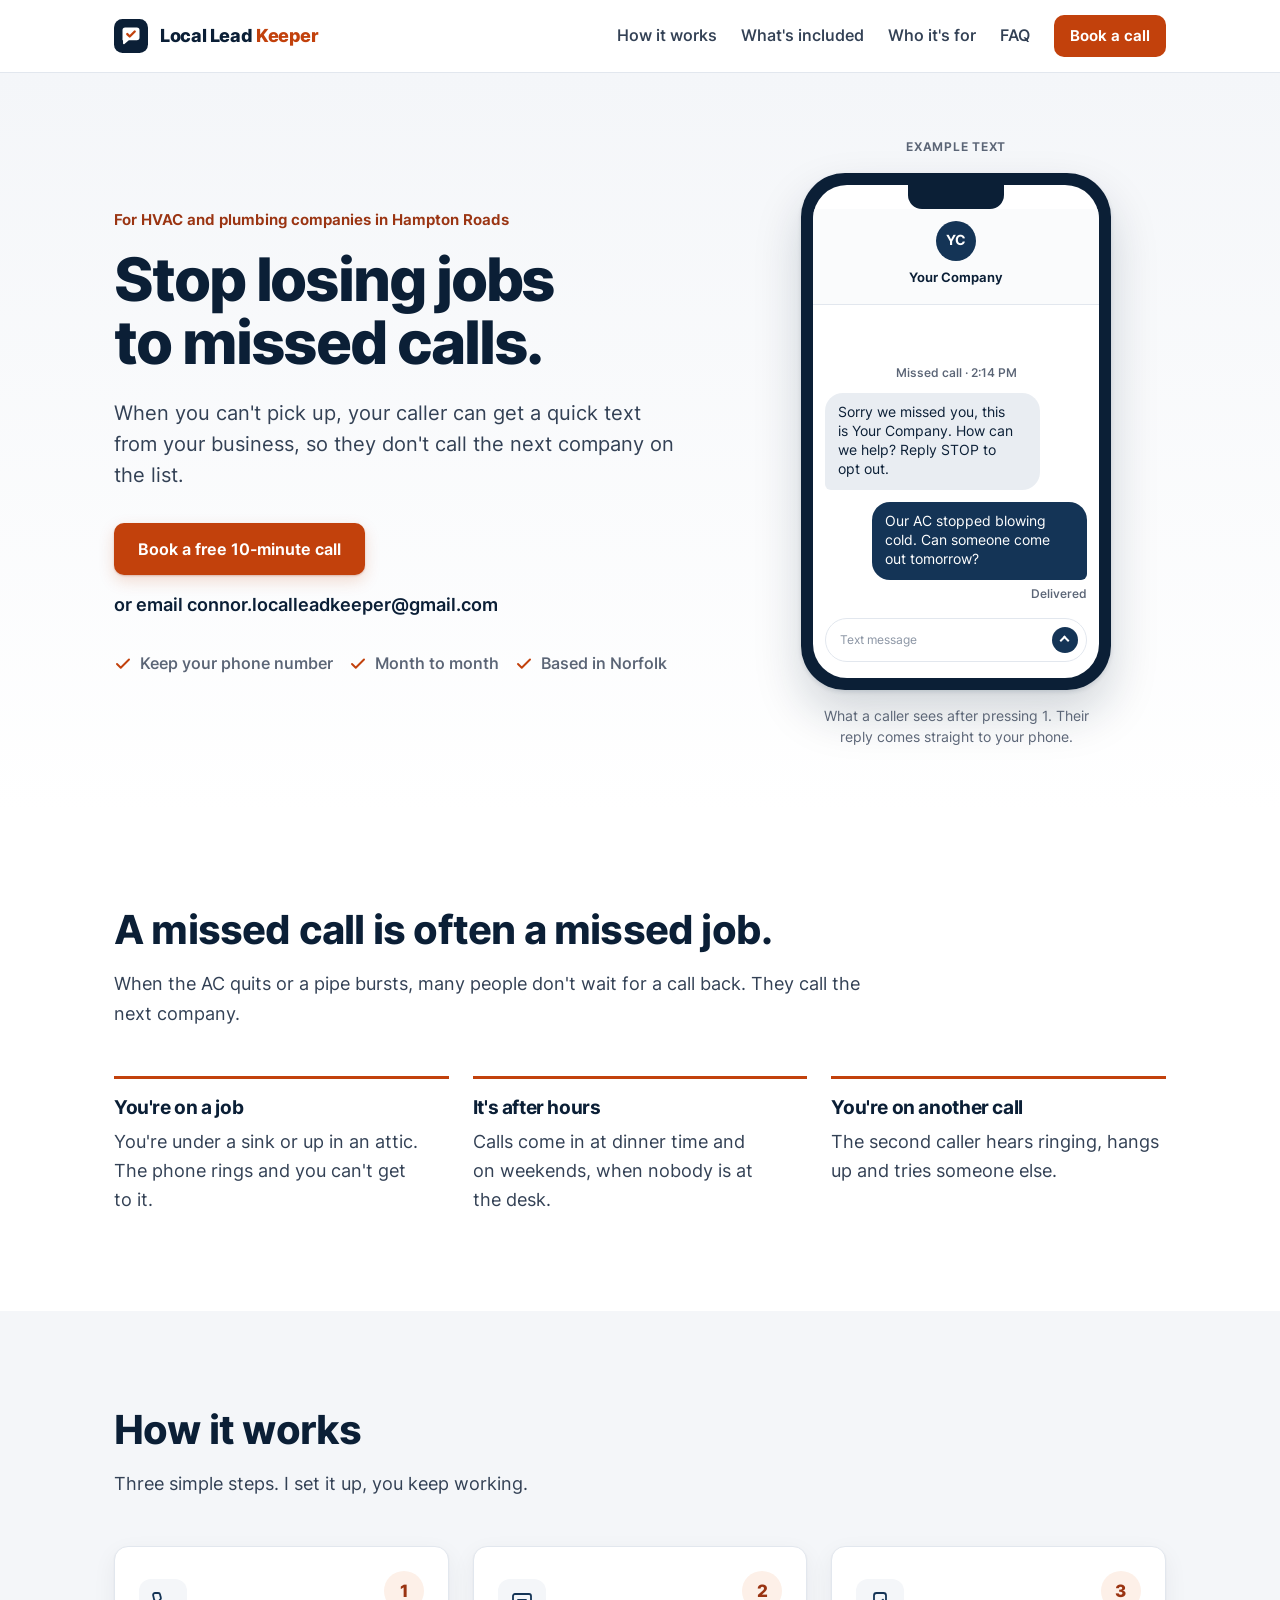
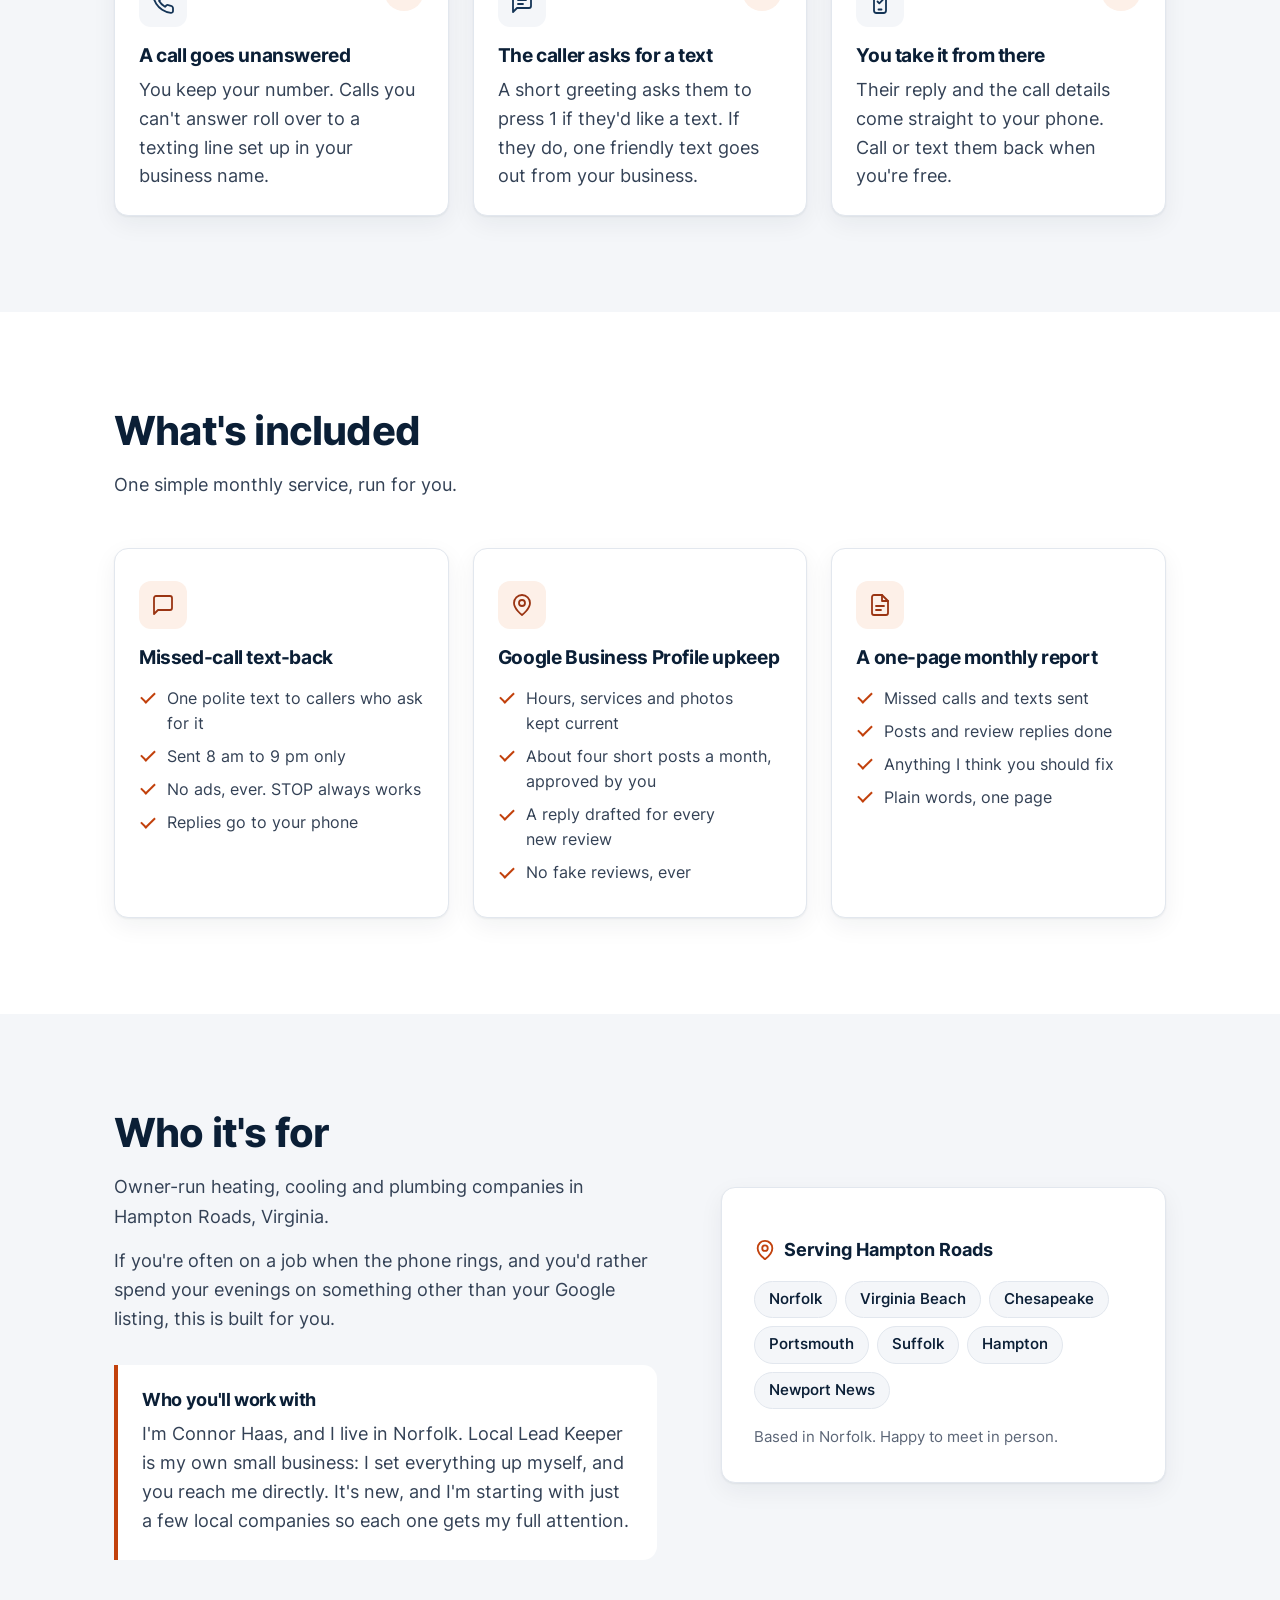
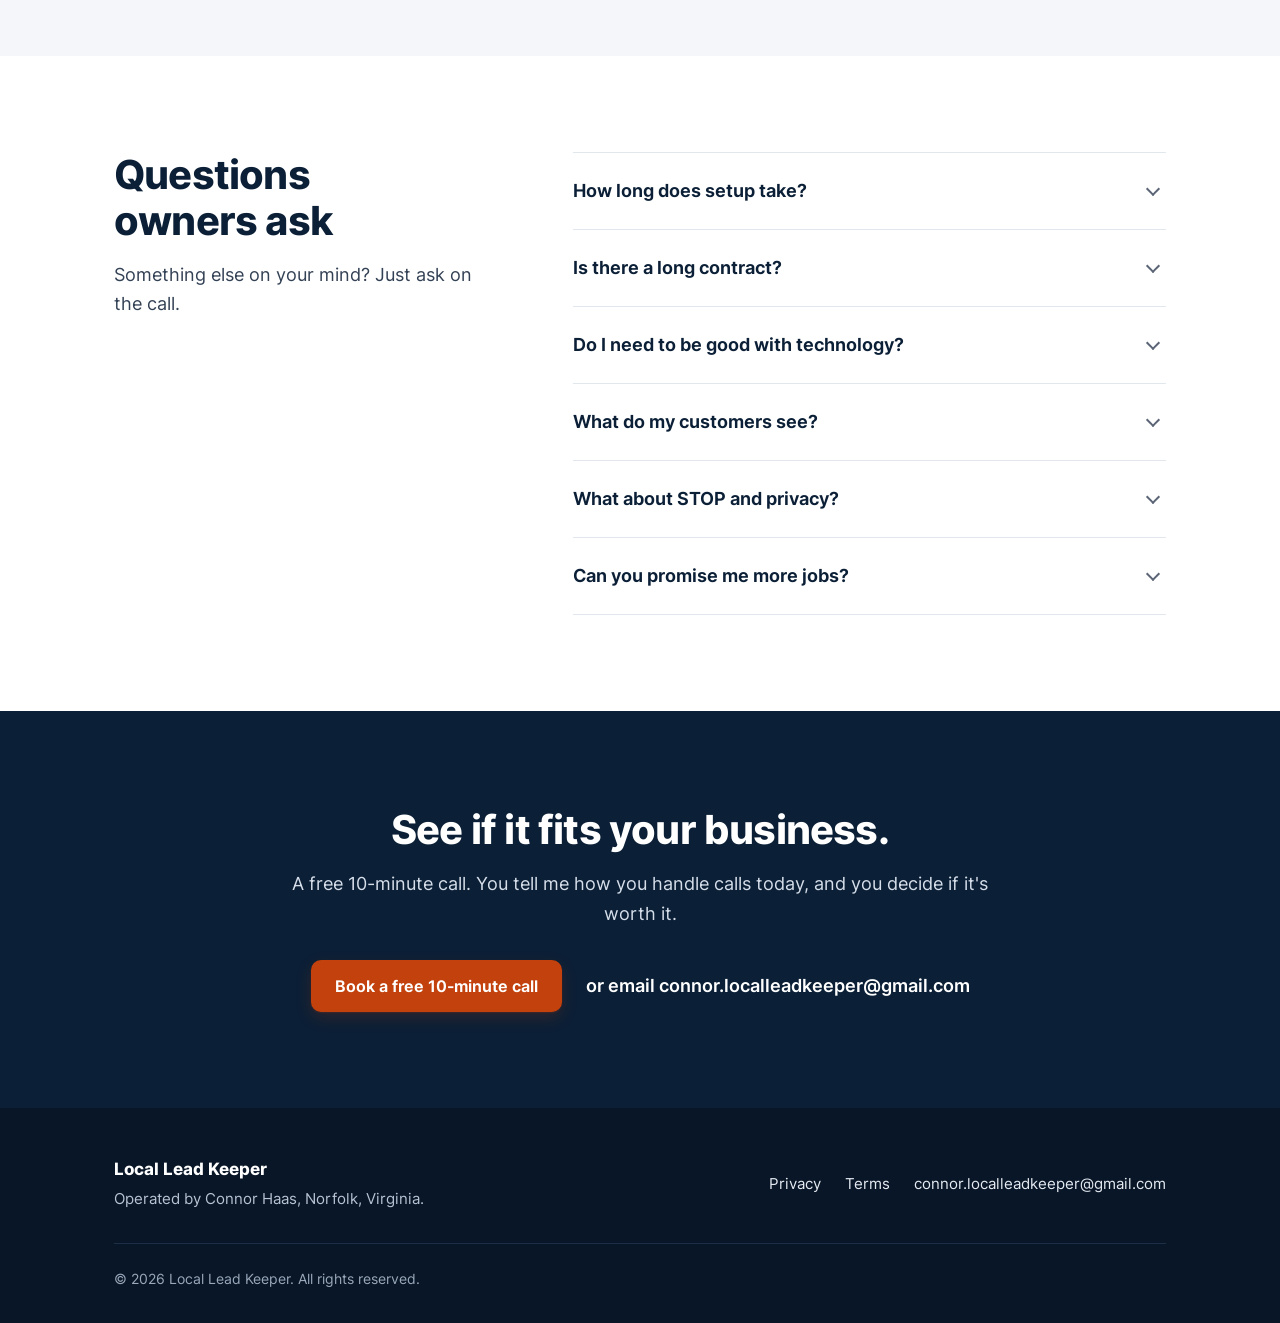
==== index.html @ bececcca "Local Lead Keeper website: home, privacy, terms" ====
<!doctype html>
<html lang="en">
<head>
<meta charset="utf-8">
<meta name="viewport" content="width=device-width, initial-scale=1">
<meta http-equiv="Content-Security-Policy" content="default-src 'none'; script-src 'self'; style-src 'self'; img-src 'self'; font-src 'self'; manifest-src 'self'; base-uri 'none'; form-action 'none'; require-trusted-types-for 'script'">
<meta name="referrer" content="no-referrer">
<title>Local Lead Keeper | Missed-call text-back for HVAC and plumbing companies</title>
<meta name="description" content="When you can't pick up, your caller can get a quick text from your business, and your Google listing stays up to date. For HVAC and plumbing companies in Hampton Roads, Virginia.">
<link rel="canonical" href="https://local-lead-keeper.github.io/">
<meta property="og:type" content="website">
<meta property="og:site_name" content="Local Lead Keeper">
<meta property="og:title" content="Local Lead Keeper | Stop losing jobs to missed calls">
<meta property="og:description" content="Missed-call text-back and Google listing upkeep for HVAC and plumbing companies in Hampton Roads, Virginia.">
<meta property="og:url" content="https://local-lead-keeper.github.io/">
<meta property="og:image" content="https://local-lead-keeper.github.io/assets/img/og.png">
<meta property="og:image:width" content="1200">
<meta property="og:image:height" content="630">
<meta property="og:image:alt" content="Local Lead Keeper: stop losing jobs to missed calls">
<meta name="twitter:card" content="summary_large_image">
<meta name="theme-color" content="#0b1f36">
<link rel="icon" href="assets/img/favicon.svg" type="image/svg+xml">
<link rel="icon" href="assets/img/favicon-32.png" type="image/png" sizes="32x32">
<link rel="apple-touch-icon" href="assets/img/apple-touch-icon.png">
<link rel="preload" href="assets/fonts/inter-var.woff2" as="font" type="font/woff2" crossorigin>
<link rel="stylesheet" href="assets/css/site.css">
<script src="assets/js/menu.js" defer></script>
</head>
<body>
<a class="skip" href="#main">Skip to content</a>

<header class="site-header">
  <div class="wrap header-row">
    <a class="brand" href="./" aria-label="Local Lead Keeper, home">
      <svg class="brand-mark" viewBox="0 0 32 32" aria-hidden="true"><rect width="32" height="32" rx="8" fill="#0b1f36"/><path d="M8 10.5a2.5 2.5 0 0 1 2.5-2.5h11a2.5 2.5 0 0 1 2.5 2.5v7a2.5 2.5 0 0 1-2.5 2.5H14l-4.2 3.6c-.5.4-1.3.1-1.3-.6V20.4A2.5 2.5 0 0 1 8 18z" fill="#ffffff"/><path d="M12.5 14.2l2.3 2.3 4.7-4.7" fill="none" stroke="#c2410c" stroke-width="2.2" stroke-linecap="round" stroke-linejoin="round"/></svg>
      <span class="brand-name">Local Lead <span>Keeper</span></span>
    </a>
    <nav class="nav" id="site-nav" aria-label="Main">
      <a href="#how">How it works</a>
      <a href="#included">What's included</a>
      <a href="#who">Who it's for</a>
      <a href="#faq">FAQ</a>
    </nav>
    <div class="header-actions">
      <a class="btn btn-sm" href="mailto:connor.localleadkeeper@gmail.com?subject=10-minute%20call%20about%20Local%20Lead%20Keeper">Book a call</a>
      <button class="menu-btn" type="button" aria-controls="site-nav" aria-expanded="false" aria-label="Open menu">
        <svg viewBox="0 0 24 24" aria-hidden="true"><path class="i-open" d="M4 7h16M4 12h16M4 17h16"/><path class="i-close" d="M6 6l12 12M18 6L6 18"/></svg>
      </button>
    </div>
  </div>
</header>

<main id="main">

<section class="hero">
  <div class="wrap hero-grid">
    <div class="hero-copy">
      <p class="eyebrow">For HVAC and plumbing companies in Hampton Roads</p>
      <h1>Stop losing jobs to missed calls.</h1>
      <p class="lead">When you can't pick up, your caller can get a quick text from your business, so they don't call the next company on the list.</p>
      <div class="cta-row">
        <a class="btn" href="mailto:connor.localleadkeeper@gmail.com?subject=10-minute%20call%20about%20Local%20Lead%20Keeper">Book a free 10-minute call</a>
        <a class="email-link" href="mailto:connor.localleadkeeper@gmail.com">or email connor.localleadkeeper@gmail.com</a>
      </div>
      <ul class="hero-points">
        <li><svg viewBox="0 0 24 24" aria-hidden="true"><path d="M20 6L9 17l-5-5"/></svg>Keep your phone number</li>
        <li><svg viewBox="0 0 24 24" aria-hidden="true"><path d="M20 6L9 17l-5-5"/></svg>Month to month</li>
        <li><svg viewBox="0 0 24 24" aria-hidden="true"><path d="M20 6L9 17l-5-5"/></svg>Based in Norfolk</li>
      </ul>
    </div>

    <figure class="phone-fig">
      <span class="example-tag">Example text</span>
      <div class="phone" role="img" aria-label="Example: a caller's phone shows a text from Your Company that says: Sorry we missed you, this is Your Company. How can we help? Reply STOP to opt out. The caller replies: Our AC stopped blowing cold. Can someone come out tomorrow?">
        <div class="phone-screen" aria-hidden="true">
          <div class="phone-notch"></div>
          <div class="phone-top">
            <span class="avatar">YC</span>
            <span class="contact">Your Company</span>
          </div>
          <div class="phone-msgs">
            <p class="meta">Missed call &middot; 2:14 PM</p>
            <p class="bubble in">Sorry we missed you, this is Your Company. How can we help? Reply STOP to opt out.</p>
            <p class="bubble out">Our AC stopped blowing cold. Can someone come out tomorrow?</p>
            <p class="meta right">Delivered</p>
          </div>
          <div class="phone-input"><span>Text message</span><i></i></div>
        </div>
      </div>
      <figcaption>What a caller sees after pressing&nbsp;1. Their reply comes straight to your phone.</figcaption>
    </figure>
  </div>
</section>

<section class="section" id="problem">
  <div class="wrap narrow">
    <h2>A missed call is often a missed job.</h2>
    <p class="section-lead">When the AC quits or a pipe bursts, many people don't wait for a call back. They call the next company.</p>
  </div>
  <div class="wrap">
    <div class="grid-3">
      <div class="tile">
        <h3>You're on a job</h3>
        <p>You're under a sink or up in an attic. The phone rings and you can't get to it.</p>
      </div>
      <div class="tile">
        <h3>It's after hours</h3>
        <p>Calls come in at dinner time and on weekends, when nobody is at the desk.</p>
      </div>
      <div class="tile">
        <h3>You're on another call</h3>
        <p>The second caller hears ringing, hangs up and tries someone else.</p>
      </div>
    </div>
  </div>
</section>

<section class="section soft" id="how">
  <div class="wrap narrow">
    <h2>How it works</h2>
    <p class="section-lead">Three simple steps. I set it up, you keep working.</p>
  </div>
  <div class="wrap">
    <ol class="steps">
      <li class="step">
        <span class="step-num" aria-hidden="true">1</span>
        <span class="icon"><svg viewBox="0 0 24 24" aria-hidden="true"><path d="M22 16.9v3a2 2 0 0 1-2.2 2 19.8 19.8 0 0 1-8.6-3.1 19.5 19.5 0 0 1-6-6A19.8 19.8 0 0 1 2.1 4.2 2 2 0 0 1 4.1 2h3a2 2 0 0 1 2 1.7c.1.9.4 1.8.7 2.7a2 2 0 0 1-.5 2.1L8 9.8a16 16 0 0 0 6 6l1.3-1.3a2 2 0 0 1 2.1-.4c.9.3 1.8.6 2.7.7a2 2 0 0 1 1.7 2z"/></svg></span>
        <h3>A call goes unanswered</h3>
        <p>You keep your number. Calls you can't answer roll over to a texting line set up in your business name.</p>
      </li>
      <li class="step">
        <span class="step-num" aria-hidden="true">2</span>
        <span class="icon"><svg viewBox="0 0 24 24" aria-hidden="true"><path d="M21 15a2 2 0 0 1-2 2H7l-4 4V5a2 2 0 0 1 2-2h14a2 2 0 0 1 2 2z"/><path d="M8 9h8M8 13h5"/></svg></span>
        <h3>The caller asks for a text</h3>
        <p>A short greeting asks them to press 1 if they'd like a text. If they do, one friendly text goes out from your business.</p>
      </li>
      <li class="step">
        <span class="step-num" aria-hidden="true">3</span>
        <span class="icon"><svg viewBox="0 0 24 24" aria-hidden="true"><rect x="6" y="2" width="12" height="20" rx="2.5"/><path d="M10.5 18.5h3"/><path d="M9.5 10.5l1.8 1.8 3.7-3.7"/></svg></span>
        <h3>You take it from there</h3>
        <p>Their reply and the call details come straight to your phone. Call or text them back when you're free.</p>
      </li>
    </ol>
  </div>
</section>

<section class="section" id="included">
  <div class="wrap narrow">
    <h2>What's included</h2>
    <p class="section-lead">One simple monthly service, run for you.</p>
  </div>
  <div class="wrap">
    <div class="grid-3">
      <div class="card">
        <span class="icon icon-accent"><svg viewBox="0 0 24 24" aria-hidden="true"><path d="M21 15a2 2 0 0 1-2 2H7l-4 4V5a2 2 0 0 1 2-2h14a2 2 0 0 1 2 2z"/></svg></span>
        <h3>Missed-call text-back</h3>
        <ul class="ticks">
          <li>One polite text to callers who ask for it</li>
          <li>Sent 8 am to 9 pm only</li>
          <li>No ads, ever. STOP always works</li>
          <li>Replies go to your phone</li>
        </ul>
      </div>
      <div class="card">
        <span class="icon icon-accent"><svg viewBox="0 0 24 24" aria-hidden="true"><path d="M20 10c0 6-8 12-8 12s-8-6-8-12a8 8 0 0 1 16 0z"/><circle cx="12" cy="10" r="3"/></svg></span>
        <h3>Google Business Profile upkeep</h3>
        <ul class="ticks">
          <li>Hours, services and photos kept current</li>
          <li>About four short posts a month, approved by you</li>
          <li>A reply drafted for every new review</li>
          <li>No fake reviews, ever</li>
        </ul>
      </div>
      <div class="card">
        <span class="icon icon-accent"><svg viewBox="0 0 24 24" aria-hidden="true"><path d="M14 2H6a2 2 0 0 0-2 2v16a2 2 0 0 0 2 2h12a2 2 0 0 0 2-2V8z"/><path d="M14 2v6h6M8 13h8M8 17h5"/></svg></span>
        <h3>A one-page monthly report</h3>
        <ul class="ticks">
          <li>Missed calls and texts sent</li>
          <li>Posts and review replies done</li>
          <li>Anything I think you should fix</li>
          <li>Plain words, one page</li>
        </ul>
      </div>
    </div>
  </div>
</section>

<section class="section soft" id="who">
  <div class="wrap who-grid">
    <div>
      <h2>Who it's for</h2>
      <p class="section-lead">Owner-run heating, cooling and plumbing companies in Hampton Roads, Virginia.</p>
      <p>If you're often on a job when the phone rings, and you'd rather spend your evenings on something other than your Google listing, this is built for you.</p>
      <div class="person">
        <h3>Who you'll work with</h3>
        <p>I'm Connor Haas, and I live in Norfolk. Local Lead Keeper is my own small business: I set everything up myself, and you reach me directly. It's new, and I'm starting with just a few local companies so each one gets my full attention.</p>
      </div>
    </div>
    <div class="who-card">
      <p class="who-title"><svg viewBox="0 0 24 24" aria-hidden="true"><path d="M20 10c0 6-8 12-8 12s-8-6-8-12a8 8 0 0 1 16 0z"/><circle cx="12" cy="10" r="3"/></svg>Serving Hampton Roads</p>
      <ul class="towns">
        <li>Norfolk</li><li>Virginia Beach</li><li>Chesapeake</li><li>Portsmouth</li><li>Suffolk</li><li>Hampton</li><li>Newport News</li>
      </ul>
      <p class="who-note">Based in Norfolk. Happy to meet in person.</p>
    </div>
  </div>
</section>

<section class="section" id="faq">
  <div class="wrap faq-grid">
    <div class="faq-head">
      <h2>Questions owners ask</h2>
      <p class="section-lead">Something else on your mind? Just ask on the call.</p>
    </div>
    <div class="faq">
      <details>
        <summary>How long does setup take?</summary>
        <p>My setup work takes a few days. Then the phone carriers need about 1 to 2 weeks to approve business texting in your company's name. That approval is required for business texting in the US, and I help you with the paperwork. Your Google profile work can start right away.</p>
      </details>
      <details>
        <summary>Is there a long contract?</summary>
        <p>No. It's one flat monthly fee, month to month, under a short written agreement. You can cancel any time with 30 days' notice. Your Google profile, your phone number and your texting account stay yours: if you leave, you just remove my access. I'll tell you the exact price on our call, and in writing before you sign anything.</p>
      </details>
      <details>
        <summary>Do I need to be good with technology?</summary>
        <p>No. I set it up and run it for you. You'll change one call-forwarding setting on your phone, and I'll walk you through it step by step.</p>
      </details>
      <details>
        <summary>What do my customers see?</summary>
        <p>If you can't answer, the caller hears a short greeting in your business name that asks them to press 1 if they'd like a text. If they press 1, they get one text, for example: "Sorry we missed you, this is [your company]. How can we help? Reply STOP to opt out." They can still leave a voicemail as usual.</p>
      </details>
      <details>
        <summary>What about STOP and privacy?</summary>
        <p>Texts only go to people who called you and asked for one. Never marketing, only 8 am to 9 pm, and at most one text per caller per day. Anyone who replies STOP gets one confirmation and no more texts. Callers' numbers are never sold or shared for marketing.</p>
      </details>
      <details>
        <summary>Can you promise me more jobs?</summary>
        <p>No, and nobody honestly can. What I can promise is that I set it up properly, and that your monthly report shows exactly what was done.</p>
      </details>
    </div>
  </div>
</section>

<section class="final-cta">
  <div class="wrap narrow center">
    <h2>See if it fits your business.</h2>
    <p>A free 10-minute call. You tell me how you handle calls today, and you decide if it's worth it.</p>
    <div class="cta-row center">
      <a class="btn" href="mailto:connor.localleadkeeper@gmail.com?subject=10-minute%20call%20about%20Local%20Lead%20Keeper">Book a free 10-minute call</a>
      <a class="email-link light" href="mailto:connor.localleadkeeper@gmail.com">or email connor.localleadkeeper@gmail.com</a>
    </div>
  </div>
</section>

</main>

<footer class="site-footer">
  <div class="wrap footer-row">
    <div>
      <p class="footer-brand">Local Lead Keeper</p>
      <p>Operated by Connor Haas, Norfolk, Virginia.</p>
    </div>
    <nav class="footer-links" aria-label="Footer">
      <a href="privacy.html">Privacy</a>
      <a href="terms.html">Terms</a>
      <a href="mailto:connor.localleadkeeper@gmail.com">connor.localleadkeeper@gmail.com</a>
    </nav>
  </div>
  <div class="wrap"><p class="copyright">&copy; 2026 Local Lead Keeper. All rights reserved.</p></div>
</footer>
</body>
</html>
---- assets/css/site.css ----
/* Local Lead Keeper - site styles. No external requests. */
@font-face {
  font-family: "Inter";
  src: url("../fonts/inter-var.woff2") format("woff2");
  font-weight: 100 900;
  font-style: normal;
  font-display: swap;
}

:root {
  color-scheme: light;
  --navy: #0b1f36;
  --navy-2: #143456;
  --ink: #0b1f36;
  --text: #334155;
  --muted: #5b6576;
  --bg: #ffffff;
  --soft: #f4f6f9;
  --line: #e2e7ee;
  --accent: #c2410c;
  --accent-dark: #9a3412;
  --accent-soft: #fdf0e8;
  --radius: 14px;
  --shadow: 0 1px 2px rgba(11, 31, 54, .06), 0 8px 24px rgba(11, 31, 54, .06);
  /* spacing scale */
  --s1: 4px; --s2: 8px; --s3: 12px; --s4: 16px; --s5: 24px; --s6: 32px; --s7: 48px; --s8: 64px; --s9: 96px;
  --wrap: 1100px;
}

*, *::before, *::after { box-sizing: border-box; }
html { -webkit-text-size-adjust: 100%; }
@media (prefers-reduced-motion: no-preference) { html { scroll-behavior: smooth; } }

body {
  margin: 0;
  background: var(--bg);
  color: var(--text);
  font-family: "Inter", system-ui, -apple-system, "Segoe UI", Roboto, sans-serif;
  font-size: 18px;
  line-height: 1.6;
  -webkit-font-smoothing: antialiased;
  text-rendering: optimizeLegibility;
}
@media (max-width: 640px) { body { font-size: 17px; } }

img, svg { display: block; max-width: 100%; }
h1, h2, h3 { color: var(--ink); margin: 0; letter-spacing: -0.02em; }
h1 { font-size: clamp(2.4rem, 5.2vw, 3.75rem); line-height: 1.05; font-weight: 800; letter-spacing: -0.035em; }
h2 { font-size: clamp(1.8rem, 3.4vw, 2.5rem); line-height: 1.15; font-weight: 750; }
h3 { font-size: 1.2rem; line-height: 1.3; font-weight: 700; }
p { margin: 0; }
a { color: var(--accent-dark); text-underline-offset: 3px; }
a:hover { color: var(--accent); }
:focus-visible { outline: 3px solid var(--accent); outline-offset: 3px; border-radius: 6px; }

.wrap { max-width: var(--wrap); margin: 0 auto; padding: 0 var(--s5); }
@media (max-width: 640px) { .wrap { padding: 0 var(--s4); } }
/* .narrow keeps the 1100px column (so headings line up with the cards) but limits line length */
.narrow > * { max-width: 760px; }
.center { text-align: center; }
.center > * { margin-left: auto; margin-right: auto; }

.skip { position: absolute; left: -9999px; top: 0; }
.skip:focus { left: var(--s4); top: var(--s4); z-index: 100; background: #fff; padding: var(--s2) var(--s4); border-radius: 8px; }

/* Buttons */
.btn {
  display: inline-flex; align-items: center; justify-content: center;
  min-height: 52px; padding: 0 var(--s5);
  background: var(--accent); color: #fff;
  font-weight: 650; font-size: 1.02rem; text-decoration: none;
  border-radius: 10px;
  box-shadow: 0 1px 2px rgba(154, 52, 18, .25), 0 6px 16px rgba(194, 65, 12, .18);
  transition: background-color .15s ease, transform .15s ease;
}
.btn:hover { background: var(--accent-dark); color: #fff; }
.btn:active { transform: translateY(1px); }
.btn-sm { min-height: 42px; padding: 0 var(--s4); font-size: .95rem; box-shadow: none; }

/* Header */
.site-header {
  position: sticky; top: 0; z-index: 50;
  background: rgba(255, 255, 255, .96);
  border-bottom: 1px solid var(--line);
}
.header-row { display: flex; align-items: center; gap: var(--s5); min-height: 72px; }
.brand { display: inline-flex; align-items: center; gap: var(--s3); text-decoration: none; color: var(--ink); }
.brand-mark { width: 34px; height: 34px; flex: none; }
.brand-name { font-weight: 800; font-size: 1.15rem; letter-spacing: -0.02em; white-space: nowrap; }
.brand-name span { color: var(--accent); }
.nav { display: flex; gap: var(--s5); margin-left: auto; }
.nav a { color: var(--text); text-decoration: none; font-weight: 550; font-size: .97rem; }
.nav a:hover { color: var(--ink); text-decoration: underline; }
.header-actions { display: flex; align-items: center; gap: var(--s3); }
.menu-btn {
  display: none; width: 44px; height: 44px; padding: 10px;
  background: none; border: 1px solid var(--line); border-radius: 10px; cursor: pointer; color: var(--ink);
}
.menu-btn svg { width: 22px; height: 22px; fill: none; stroke: currentColor; stroke-width: 2; stroke-linecap: round; }
.menu-btn .i-close { display: none; }
.menu-btn[aria-expanded="true"] .i-open { display: none; }
.menu-btn[aria-expanded="true"] .i-close { display: inline; }

@media (max-width: 860px) {
  .header-actions { margin-left: auto; }
  .js .menu-btn { display: inline-block; }
  .js .nav {
    display: none; position: absolute; left: 0; right: 0; top: 100%;
    flex-direction: column; gap: 0; margin: 0;
    background: #fff; border-bottom: 1px solid var(--line); box-shadow: var(--shadow);
    padding: var(--s2) var(--s4) var(--s4);
  }
  .js .nav.open { display: flex; }
  .js .nav a { padding: var(--s3) var(--s2); border-bottom: 1px solid var(--line); font-size: 1.05rem; }
  .js .nav a:last-child { border-bottom: 0; }
  html:not(.js) .nav { display: none; }
}
@media (max-width: 400px) {
  .brand-name { font-size: 1.02rem; }
  .brand-mark { width: 30px; height: 30px; }
  .header-row { gap: var(--s3); }
  .btn-sm { padding: 0 var(--s3); }
}

/* Hero */
.hero { background: linear-gradient(180deg, var(--soft) 0%, #fff 100%); padding: var(--s8) 0 var(--s8); }
.hero-grid { display: grid; grid-template-columns: 1.15fr .85fr; gap: var(--s8); align-items: center; }
.eyebrow { color: var(--accent-dark); font-weight: 650; font-size: .95rem; margin-bottom: var(--s4); }
.lead { font-size: 1.25rem; line-height: 1.55; margin-top: var(--s5); max-width: 34em; color: var(--text); }
.cta-row { display: flex; flex-wrap: wrap; align-items: center; gap: var(--s4) var(--s5); margin-top: var(--s6); }
.cta-row.center { justify-content: center; }
.email-link { color: var(--ink); font-weight: 600; text-decoration: none; overflow-wrap: anywhere; }
.email-link:hover { color: var(--accent-dark); text-decoration: underline; }
.email-link.light { color: #fff; }
.email-link.light:hover { color: #fff; }
.cta-row.center > * { margin-left: 0; margin-right: 0; }
.btn-ghost { background: transparent; color: var(--ink); border: 2px solid #b4bfcd; box-shadow: none; }
.btn-ghost:hover { background: #fff; color: var(--ink); border-color: var(--navy-2); }
.btn-ghost.light { color: #fff; border-color: rgba(255, 255, 255, .45); }
.btn-ghost.light:hover { background: rgba(255, 255, 255, .08); color: #fff; border-color: #fff; }
.hero-points { list-style: none; padding: 0; margin: var(--s6) 0 0; display: flex; flex-wrap: wrap; gap: var(--s3) var(--s4); }
.hero-points li { display: inline-flex; align-items: center; gap: var(--s2); color: var(--muted); font-size: .97rem; font-weight: 550; }
.hero-points svg { width: 18px; height: 18px; fill: none; stroke: var(--accent); stroke-width: 2.6; stroke-linecap: round; stroke-linejoin: round; }

/* Phone illustration */
.phone-fig { margin: 0; display: flex; flex-direction: column; align-items: center; gap: var(--s4); }
.phone {
  width: 100%; max-width: 310px; aspect-ratio: 9 / 15;
  background: var(--navy); border-radius: 44px; padding: 12px;
  box-shadow: 0 2px 4px rgba(11, 31, 54, .12), 0 24px 48px rgba(11, 31, 54, .18);
}
.phone-screen {
  position: relative; height: 100%; background: #fff; border-radius: 34px; overflow: hidden;
  display: flex; flex-direction: column;
}
.phone-notch { width: 96px; height: 24px; background: var(--navy); border-radius: 0 0 14px 14px; margin: 0 auto; flex: none; }
.phone-top {
  display: flex; flex-direction: column; align-items: center; gap: 6px;
  padding: var(--s3) var(--s4) var(--s4); border-bottom: 1px solid var(--line); background: #fafbfc;
}
.avatar {
  width: 40px; height: 40px; border-radius: 50%; display: grid; place-items: center;
  background: var(--navy-2); color: #fff; font-weight: 700; font-size: .85rem;
}
.contact { font-size: .82rem; font-weight: 650; color: var(--ink); }
.phone-msgs { padding: var(--s4) var(--s3); display: flex; flex-direction: column; gap: var(--s3); font-size: .86rem; line-height: 1.4; }
.meta { text-align: center; color: var(--muted); font-size: .72rem; font-weight: 550; }
.meta.right { text-align: right; margin-top: -6px; }
.bubble { max-width: 82%; padding: 10px 13px; border-radius: 18px; }
.bubble.in { background: #e9edf2; color: var(--ink); border-bottom-left-radius: 6px; align-self: flex-start; }
.bubble.out { background: var(--navy-2); color: #fff; border-bottom-right-radius: 6px; align-self: flex-end; }
.phone-msgs { flex: 1; justify-content: flex-end; }
.example-tag { font-size: .78rem; font-weight: 650; letter-spacing: .06em; text-transform: uppercase; color: var(--muted); }
.phone-input {
  display: flex; align-items: center; justify-content: space-between; gap: var(--s2);
  margin: 0 var(--s3) var(--s4); padding: 8px 8px 8px 14px;
  border: 1px solid var(--line); border-radius: 999px; color: #8a94a3; font-size: .78rem;
}
.phone-input i { width: 26px; height: 26px; border-radius: 50%; background: var(--navy-2); flex: none; position: relative; }
.phone-input i::after {
  content: ""; position: absolute; left: 9px; top: 10px; width: 7px; height: 7px;
  border-left: 2px solid #fff; border-top: 2px solid #fff; transform: rotate(45deg);
}
@media (max-width: 640px) {
  .phone { max-width: 270px; border-radius: 40px; aspect-ratio: auto; }
  .phone-screen { border-radius: 30px; height: auto; min-height: 440px; }
}
.phone-fig figcaption { color: var(--muted); font-size: .9rem; text-align: center; max-width: 300px; line-height: 1.45; }

/* Sections */
.section { padding: var(--s9) 0; }
.section.soft { background: var(--soft); }
.section-lead { font-size: 1.15rem; margin-top: var(--s4); color: var(--text); }
.section .narrow + .wrap { margin-top: var(--s7); }

.grid-3 { display: grid; grid-template-columns: repeat(3, 1fr); gap: var(--s5); }
.tile h3, .card h3, .step h3 { margin-top: var(--s4); }
.tile p, .step p { margin-top: var(--s2); color: var(--text); }

.icon {
  display: inline-grid; place-items: center; width: 48px; height: 48px; border-radius: 12px;
  background: var(--soft); color: var(--navy-2);
}
.section.soft .icon { background: #fff; }
.section.soft .step .icon { background: var(--soft); }
.icon svg { width: 24px; height: 24px; fill: none; stroke: currentColor; stroke-width: 1.8; stroke-linecap: round; stroke-linejoin: round; }
.icon-accent { background: var(--accent-soft); color: var(--accent-dark); }

.tile { padding-top: var(--s4); border-top: 3px solid var(--accent); }
.tile h3 { margin-top: 0; }

.steps { list-style: none; padding: 0; margin: 0; display: grid; grid-template-columns: repeat(3, 1fr); gap: var(--s5); counter-reset: none; }
.step {
  position: relative; background: #fff; border: 1px solid var(--line); border-radius: var(--radius);
  padding: var(--s6) var(--s5) var(--s5); box-shadow: var(--shadow);
}
.step-num {
  position: absolute; top: var(--s5); right: var(--s5);
  width: 40px; height: 40px; border-radius: 50%; display: grid; place-items: center;
  background: var(--accent-soft); color: var(--accent-dark); font-size: 1.05rem; font-weight: 800;
}

.card {
  background: #fff; border: 1px solid var(--line); border-radius: var(--radius);
  padding: var(--s6) var(--s5); box-shadow: var(--shadow);
}
.ticks { list-style: none; padding: 0; margin: var(--s4) 0 0; display: grid; gap: var(--s2); }
.ticks li { position: relative; padding-left: 28px; font-size: .98rem; }
.ticks li::before {
  content: ""; position: absolute; left: 2px; top: .42em; width: 14px; height: 8px;
  border-left: 2.5px solid var(--accent); border-bottom: 2.5px solid var(--accent); transform: rotate(-45deg);
}

/* Who */
.who-grid { display: grid; grid-template-columns: 1.1fr .9fr; gap: var(--s8); align-items: center; }
.who-grid > div > p:not(.section-lead) { margin-top: var(--s4); }
.who-card { background: #fff; border: 1px solid var(--line); border-radius: var(--radius); padding: var(--s6); box-shadow: var(--shadow); }
.who-title { display: flex; align-items: center; gap: var(--s2); font-weight: 700; color: var(--ink); }
.who-title svg { width: 22px; height: 22px; fill: none; stroke: var(--accent); stroke-width: 2; stroke-linecap: round; stroke-linejoin: round; }
.towns { list-style: none; padding: 0; margin: var(--s4) 0 0; display: flex; flex-wrap: wrap; gap: var(--s2); }
.towns li { background: var(--soft); border: 1px solid var(--line); border-radius: 999px; padding: 6px 14px; font-size: .92rem; font-weight: 550; color: var(--ink); }
.who-note { margin-top: var(--s4); color: var(--muted); font-size: .95rem; }

/* Person */
.person { margin-top: var(--s6); padding: var(--s5); background: #fff; border-left: 4px solid var(--accent); border-radius: 0 var(--radius) var(--radius) 0; }
.person h3 { font-size: 1.1rem; }
.person p { margin-top: var(--s2); }

/* FAQ */
.faq-grid { display: grid; grid-template-columns: .8fr 1.2fr; gap: var(--s8); align-items: start; }
.faq-grid .faq { margin-top: 0; }
.faq { margin-top: var(--s6); border-top: 1px solid var(--line); }
.faq details { border-bottom: 1px solid var(--line); }
.faq summary {
  list-style: none; cursor: pointer; padding: var(--s5) 44px var(--s5) 0; position: relative;
  font-weight: 650; color: var(--ink); font-size: 1.1rem;
}
.faq summary::-webkit-details-marker { display: none; }
.faq summary::after {
  content: ""; position: absolute; right: 8px; top: 50%; width: 10px; height: 10px; margin-top: -7px;
  border-right: 2.5px solid var(--muted); border-bottom: 2.5px solid var(--muted); transform: rotate(45deg);
  transition: transform .15s ease;
}
.faq details[open] summary::after { transform: rotate(225deg); margin-top: -2px; }
.faq summary:hover { color: var(--accent-dark); }
.faq details p { padding: 0 0 var(--s5); max-width: 42em; }

/* Final CTA */
.final-cta { background: var(--navy); color: #d6deea; padding: var(--s9) 0; }
.final-cta h2 { color: #fff; }
.final-cta p { margin-top: var(--s4); font-size: 1.15rem; }

/* Footer */
.site-footer { background: #081627; color: #b8c3d3; padding: var(--s7) 0 var(--s6); font-size: .95rem; }
.footer-row { display: flex; flex-wrap: wrap; justify-content: space-between; gap: var(--s5); }
.footer-brand { color: #fff; font-weight: 750; font-size: 1.05rem; margin-bottom: var(--s1); }
.footer-links { display: flex; flex-wrap: wrap; gap: var(--s3) var(--s5); align-items: center; }
.site-footer a { color: #e6ebf2; text-decoration: none; }
.site-footer a:hover { color: #fff; text-decoration: underline; }
.copyright { margin-top: var(--s6); padding-top: var(--s5); border-top: 1px solid #1c2f47; font-size: .88rem; color: #9aa8bb; }

/* Legal pages */
.page-head { background: var(--soft); padding: var(--s8) 0 var(--s7); border-bottom: 1px solid var(--line); }
.page-head p { margin-top: var(--s3); color: var(--muted); }
.prose { padding: var(--s7) 0 var(--s9); }
.prose h2 { font-size: 1.4rem; margin-top: var(--s7); }
.prose h2:first-child { margin-top: 0; }
.prose p, .prose ul { margin-top: var(--s3); }
.prose ul { padding-left: 1.25em; }
.prose li { margin-top: var(--s1); }
.note { background: var(--accent-soft); border: 1px solid #f6d3bd; color: var(--accent-dark); border-radius: 10px; padding: var(--s3) var(--s4); font-size: .95rem; font-weight: 550; margin-bottom: var(--s6); }

/* Typography polish */
h1, h2, h3, .faq summary { text-wrap: balance; }
p, li { text-wrap: pretty; }

/* Responsive */
@media (min-width: 2000px) {
  :root { --wrap: 1200px; }
  body { font-size: 19px; }
  .phone { max-width: 340px; }
}
section[id] { scroll-margin-top: 80px; }
@media (max-width: 960px) {
  .hero-grid, .who-grid, .faq-grid { grid-template-columns: 1fr; gap: var(--s7); }
  .faq-grid { gap: var(--s5); }
  .grid-3, .steps { grid-template-columns: 1fr; }
  .grid-3 { gap: var(--s6); }
  .section { padding: var(--s8) 0; }
}
@media (min-width: 641px) and (max-width: 960px) {
  .grid-3 { grid-template-columns: repeat(2, 1fr); }
}
@media (max-width: 640px) {
  .hero { padding: var(--s7) 0; }
  .lead { font-size: 1.12rem; }
  .cta-row { flex-direction: column; align-items: stretch; text-align: center; }
  .cta-row .btn { width: 100%; }
  .section { padding: var(--s8) 0; }
  .final-cta { padding: var(--s8) 0; }
  .card, .step, .who-card { padding: var(--s5); }
  .footer-row { flex-direction: column; }
}
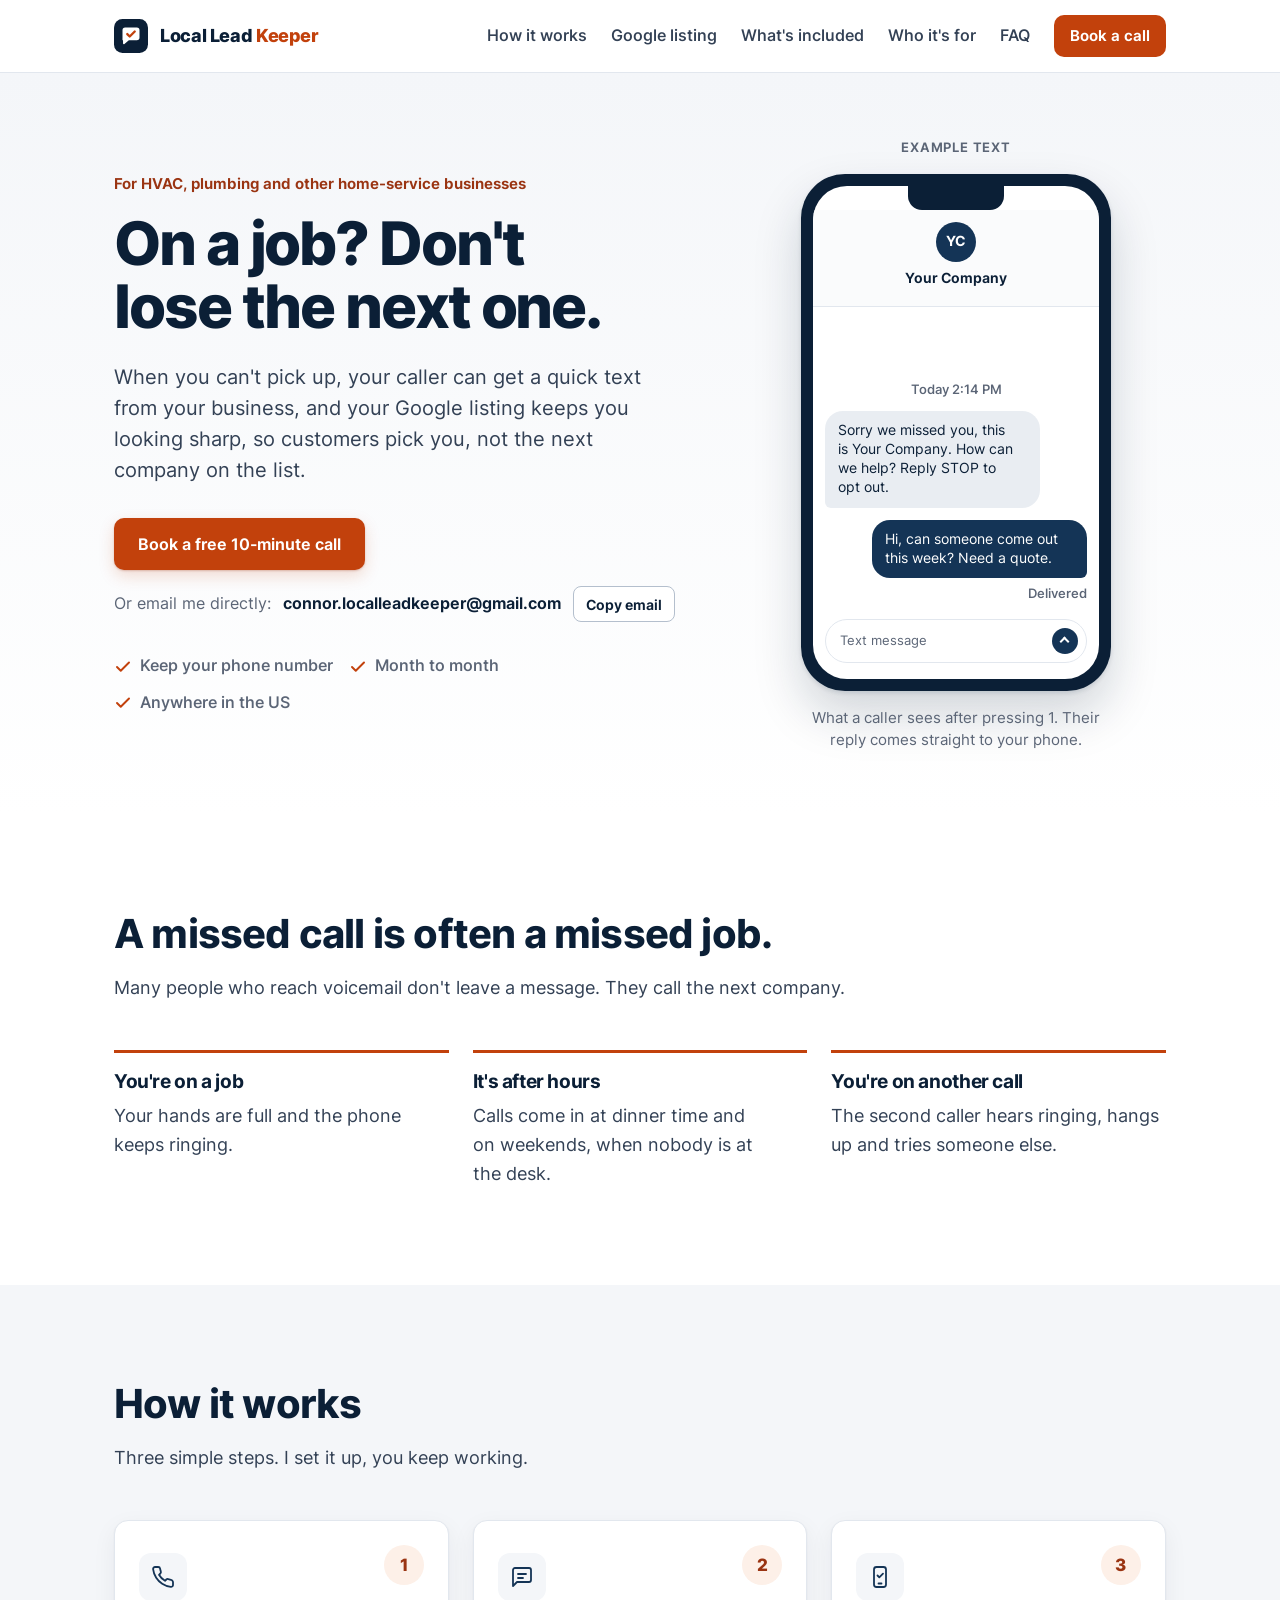
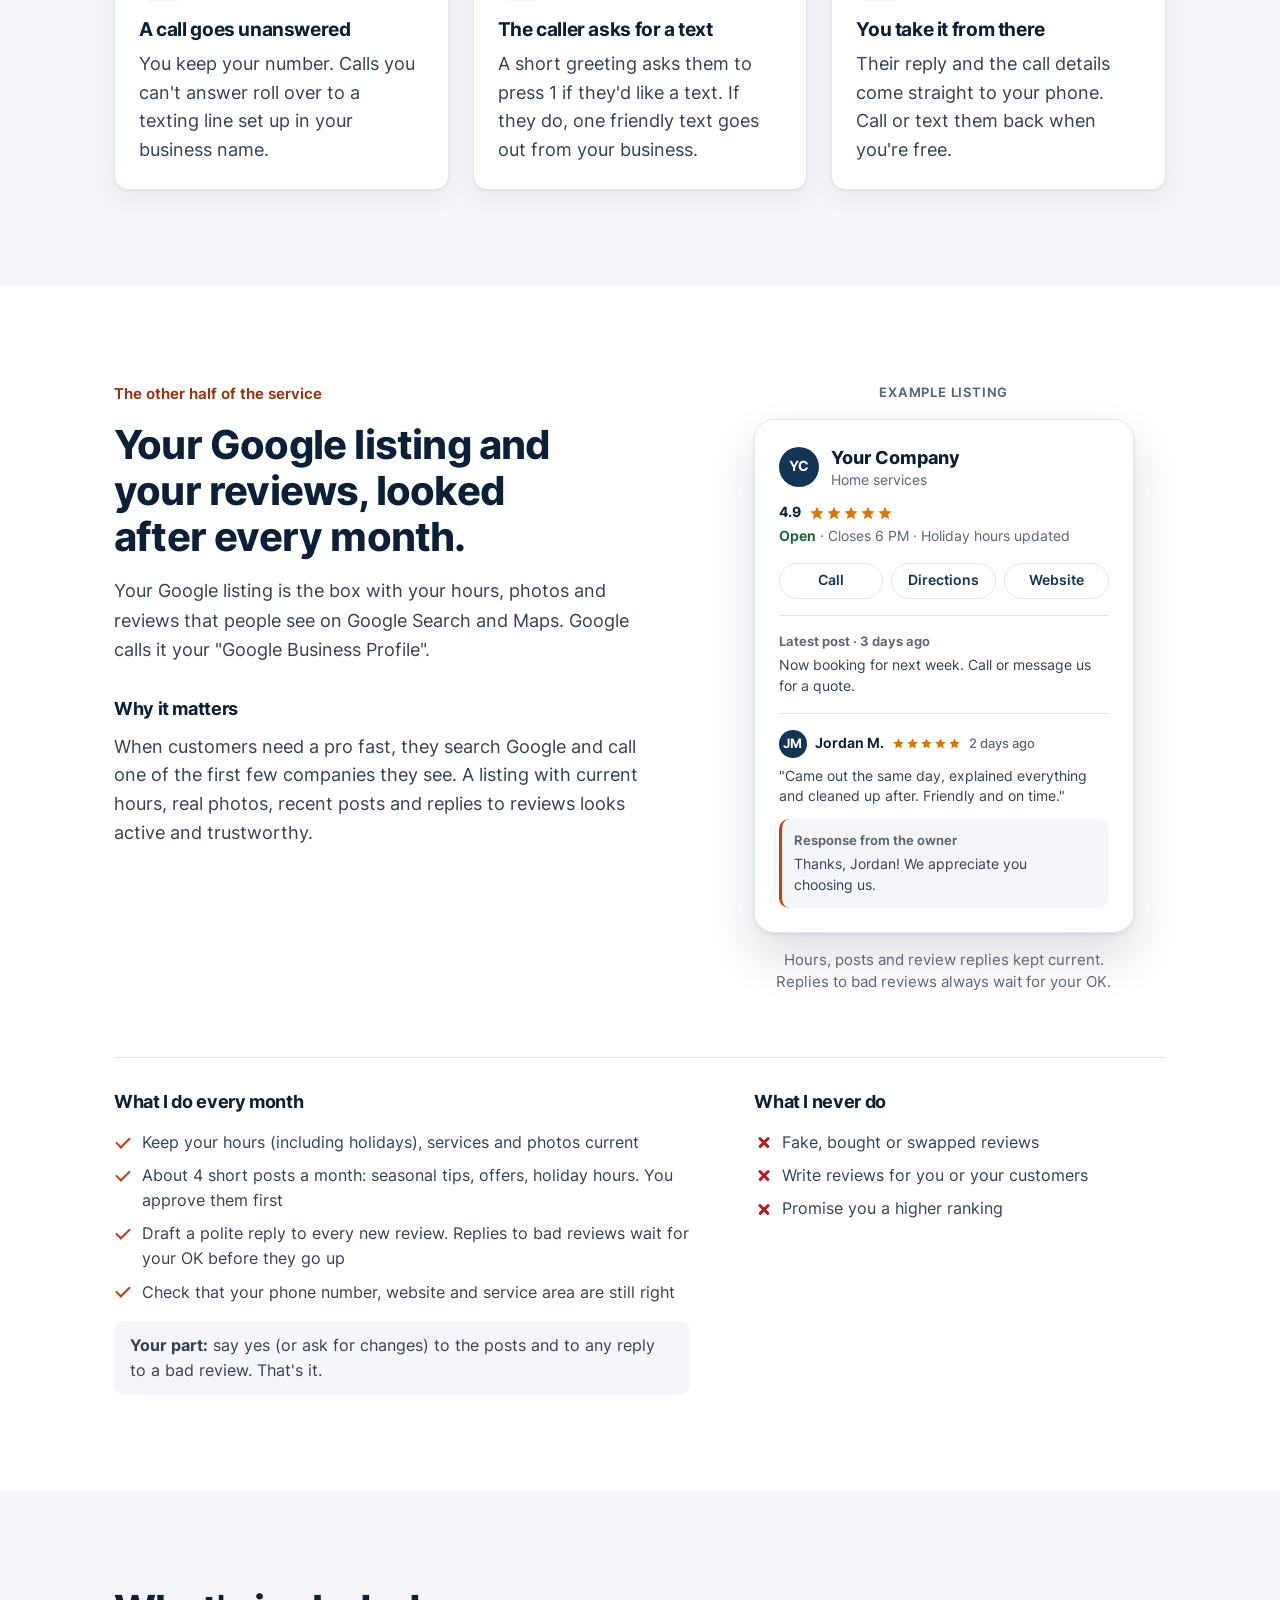
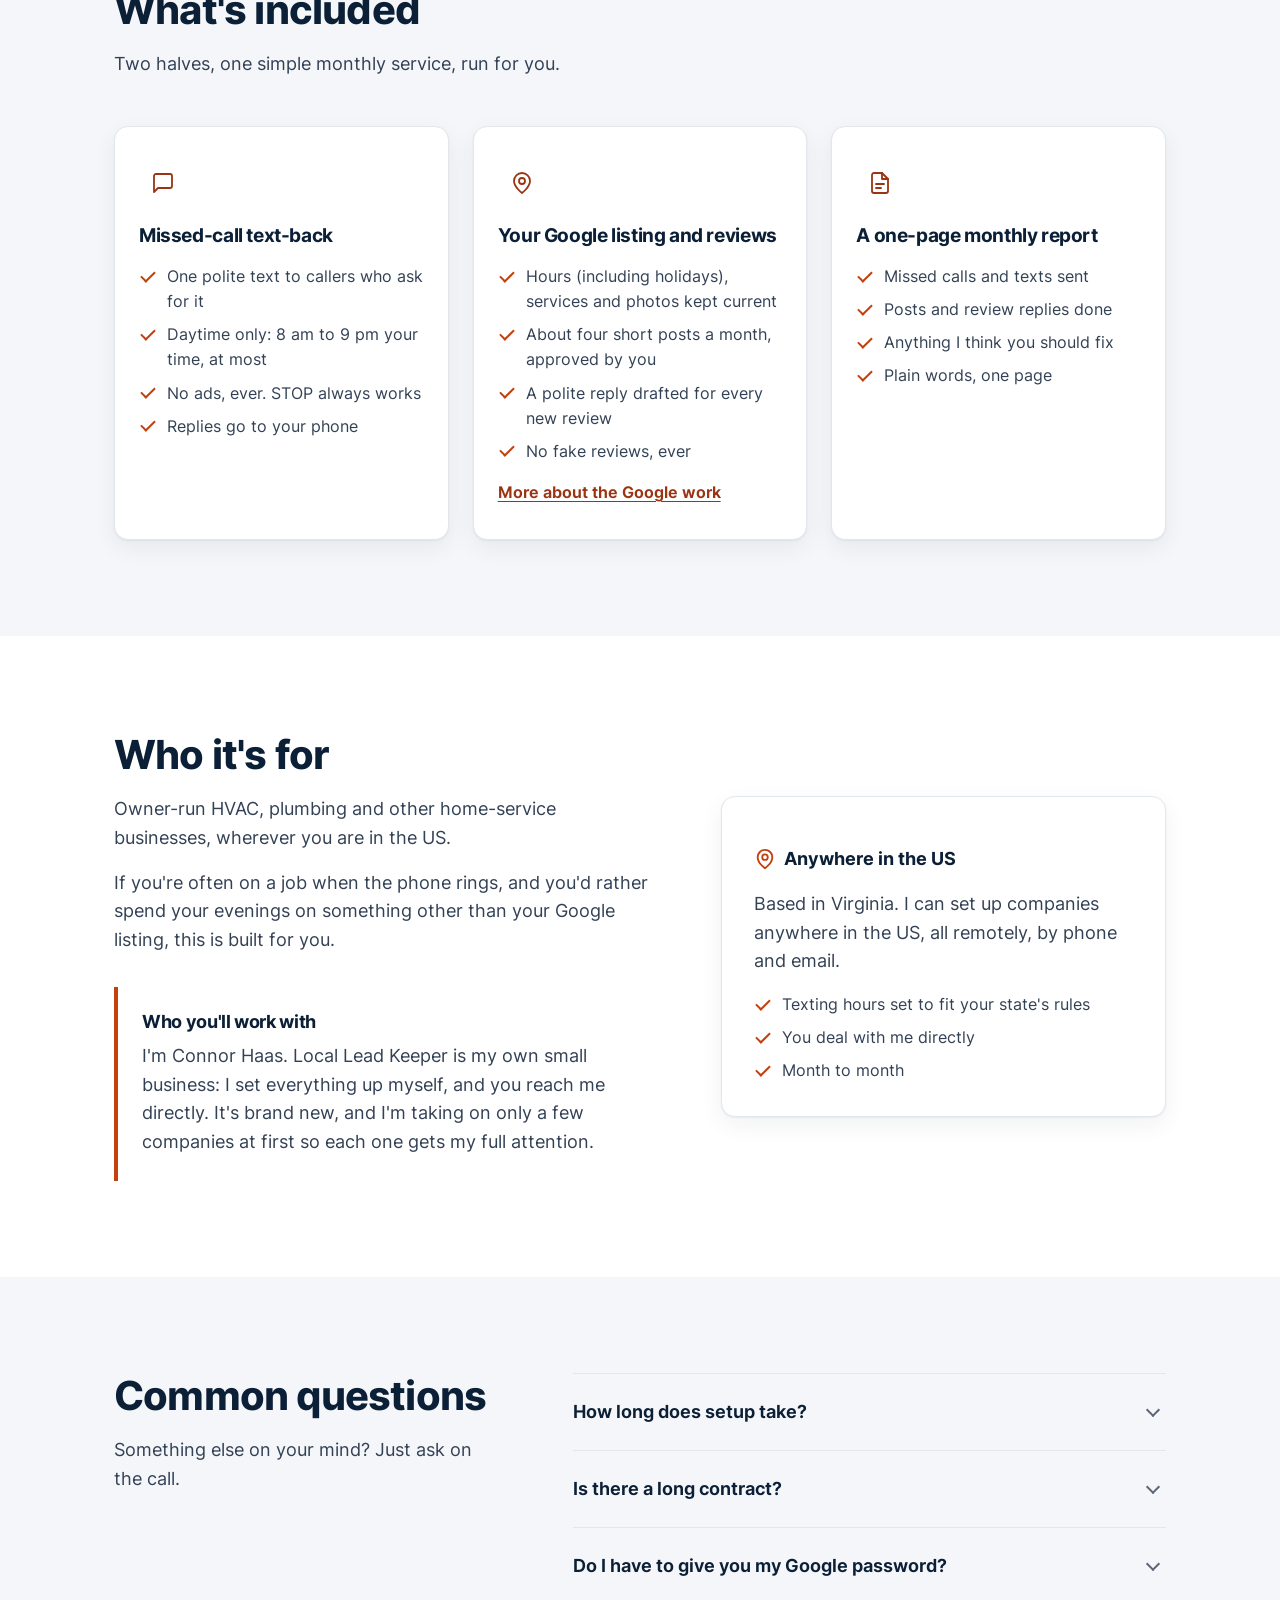
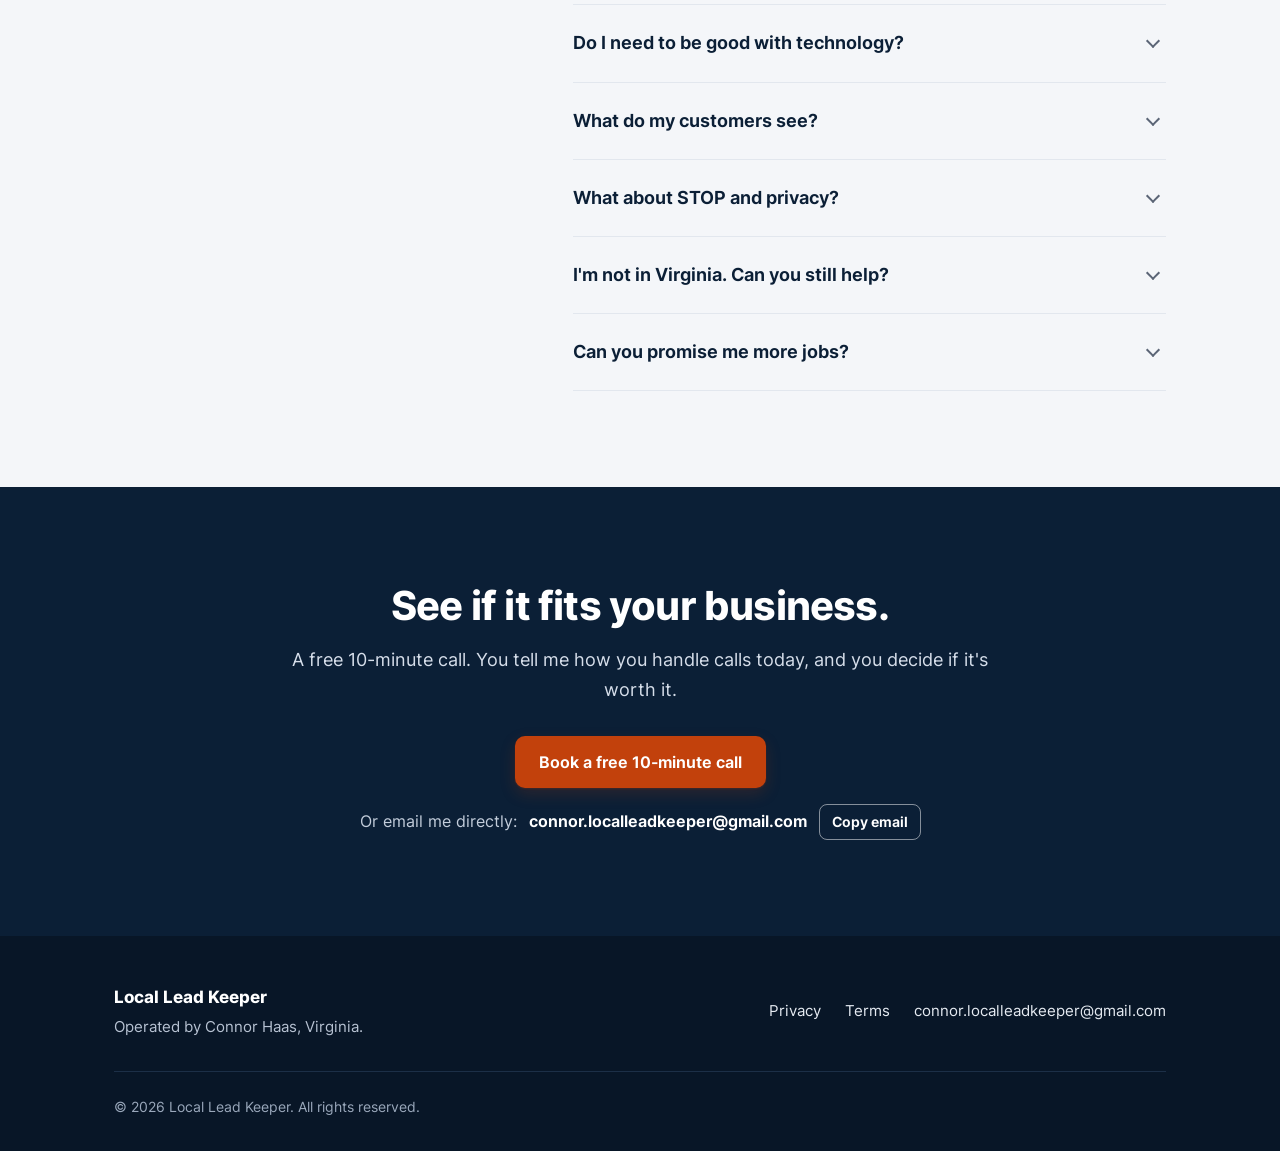
==== commit 6ab41029: "Nationwide wording, Google listing section, copy-email, 404 page, robots/sitemap, favicon.ico, struc" ====
--- a/index.html
+++ b/index.html
@@ -5,18 +5,18 @@
 <meta name="viewport" content="width=device-width, initial-scale=1">
 <meta http-equiv="Content-Security-Policy" content="default-src 'none'; script-src 'self'; style-src 'self'; img-src 'self'; font-src 'self'; manifest-src 'self'; base-uri 'none'; form-action 'none'; require-trusted-types-for 'script'">
 <meta name="referrer" content="no-referrer">
-<title>Local Lead Keeper | Missed-call text-back for HVAC and plumbing companies</title>
-<meta name="description" content="When you can't pick up, your caller can get a quick text from your business, and your Google listing stays up to date. For HVAC and plumbing companies in Hampton Roads, Virginia.">
+<title>Local Lead Keeper | Missed-call text-back and Google listing upkeep for home-service businesses</title>
+<meta name="description" content="Missed-call text-back plus monthly upkeep of your Google listing and reviews, for HVAC, plumbing and other home-service businesses across the US. Based in Virginia.">
 <link rel="canonical" href="https://local-lead-keeper.github.io/">
 <meta property="og:type" content="website">
 <meta property="og:site_name" content="Local Lead Keeper">
-<meta property="og:title" content="Local Lead Keeper | Stop losing jobs to missed calls">
-<meta property="og:description" content="Missed-call text-back and Google listing upkeep for HVAC and plumbing companies in Hampton Roads, Virginia.">
+<meta property="og:title" content="Local Lead Keeper | On a job? Don't lose the next one.">
+<meta property="og:description" content="Missed-call text-back plus monthly upkeep of your Google listing and reviews, for HVAC, plumbing and other home-service businesses across the US.">
 <meta property="og:url" content="https://local-lead-keeper.github.io/">
 <meta property="og:image" content="https://local-lead-keeper.github.io/assets/img/og.png">
 <meta property="og:image:width" content="1200">
 <meta property="og:image:height" content="630">
-<meta property="og:image:alt" content="Local Lead Keeper: stop losing jobs to missed calls">
+<meta property="og:image:alt" content="Local Lead Keeper: On a job? Don't lose the next one.">
 <meta name="twitter:card" content="summary_large_image">
 <meta name="theme-color" content="#0b1f36">
 <link rel="icon" href="assets/img/favicon.svg" type="image/svg+xml">
@@ -24,7 +24,32 @@
 <link rel="apple-touch-icon" href="assets/img/apple-touch-icon.png">
 <link rel="preload" href="assets/fonts/inter-var.woff2" as="font" type="font/woff2" crossorigin>
 <link rel="stylesheet" href="assets/css/site.css">
-<script src="assets/js/menu.js" defer></script>
+<script src="assets/js/site.js" defer></script>
+<script type="application/ld+json">
+{
+  "@context": "https://schema.org",
+  "@type": "ProfessionalService",
+  "name": "Local Lead Keeper",
+  "url": "https://local-lead-keeper.github.io/",
+  "email": "connor.localleadkeeper@gmail.com",
+  "description": "Missed-call text-back plus monthly upkeep of your Google listing and reviews, for HVAC, plumbing and other home-service businesses across the US.",
+  "image": "https://local-lead-keeper.github.io/assets/img/og.png",
+  "logo": "https://local-lead-keeper.github.io/assets/img/apple-touch-icon.png",
+  "founder": {
+    "@type": "Person",
+    "name": "Connor Haas"
+  },
+  "address": {
+    "@type": "PostalAddress",
+    "addressRegion": "VA",
+    "addressCountry": "US"
+  },
+  "areaServed": {
+    "@type": "Country",
+    "name": "United States"
+  }
+}
+</script>
 </head>
 <body>
 <a class="skip" href="#main">Skip to content</a>
@@ -37,6 +62,7 @@
     </a>
     <nav class="nav" id="site-nav" aria-label="Main">
       <a href="#how">How it works</a>
+      <a href="#google">Google listing</a>
       <a href="#included">What's included</a>
       <a href="#who">Who it's for</a>
       <a href="#faq">FAQ</a>
@@ -55,23 +81,29 @@
 <section class="hero">
   <div class="wrap hero-grid">
     <div class="hero-copy">
-      <p class="eyebrow">For HVAC and plumbing companies in Hampton Roads</p>
-      <h1>Stop losing jobs to missed calls.</h1>
-      <p class="lead">When you can't pick up, your caller can get a quick text from your business, so they don't call the next company on the list.</p>
+      <p class="eyebrow">For HVAC, plumbing and other <span class="nowrap">home-service</span> businesses</p>
+      <h1>On a job? Don't lose the next one.</h1>
+      <p class="lead">When you can't pick up, your caller can get a quick text from your business, and your Google listing keeps you looking sharp, so customers pick you, not the next company on the list.</p>
       <div class="cta-row">
         <a class="btn" href="mailto:connor.localleadkeeper@gmail.com?subject=10-minute%20call%20about%20Local%20Lead%20Keeper">Book a free 10-minute call</a>
-        <a class="email-link" href="mailto:connor.localleadkeeper@gmail.com">or email connor.localleadkeeper@gmail.com</a>
+        <!-- phone button, off for now: <a class="btn btn-ghost" href="tel:+1NUMBER">Call or text NUMBER</a> -->
+      </div>
+      <div class="email-box">
+        <span class="email-label">Or email me directly:</span>
+        <a class="email-addr" href="mailto:connor.localleadkeeper@gmail.com">connor.localleadkeeper@gmail.com</a>
+        <button class="copy-btn" type="button" data-copy="connor.localleadkeeper@gmail.com" hidden>Copy email</button>
+        <span class="copy-status" role="status" aria-live="polite"></span>
       </div>
       <ul class="hero-points">
         <li><svg viewBox="0 0 24 24" aria-hidden="true"><path d="M20 6L9 17l-5-5"/></svg>Keep your phone number</li>
         <li><svg viewBox="0 0 24 24" aria-hidden="true"><path d="M20 6L9 17l-5-5"/></svg>Month to month</li>
-        <li><svg viewBox="0 0 24 24" aria-hidden="true"><path d="M20 6L9 17l-5-5"/></svg>Based in Norfolk</li>
+        <li><svg viewBox="0 0 24 24" aria-hidden="true"><path d="M20 6L9 17l-5-5"/></svg>Anywhere in the US</li>
       </ul>
     </div>
 
     <figure class="phone-fig">
       <span class="example-tag">Example text</span>
-      <div class="phone" role="img" aria-label="Example: a caller's phone shows a text from Your Company that says: Sorry we missed you, this is Your Company. How can we help? Reply STOP to opt out. The caller replies: Our AC stopped blowing cold. Can someone come out tomorrow?">
+      <div class="phone" role="img" aria-label="Example: a caller's phone shows a text from Your Company that says: Sorry we missed you, this is Your Company. How can we help? Reply STOP to opt out. The caller replies: Hi, can someone come out this week? Need a quote.">
         <div class="phone-screen" aria-hidden="true">
           <div class="phone-notch"></div>
           <div class="phone-top">
@@ -79,9 +111,9 @@
             <span class="contact">Your Company</span>
           </div>
           <div class="phone-msgs">
-            <p class="meta">Missed call &middot; 2:14 PM</p>
+            <p class="meta">Today 2:14 PM</p>
             <p class="bubble in">Sorry we missed you, this is Your Company. How can we help? Reply STOP to opt out.</p>
-            <p class="bubble out">Our AC stopped blowing cold. Can someone come out tomorrow?</p>
+            <p class="bubble out">Hi, can someone come out this week? Need a quote.</p>
             <p class="meta right">Delivered</p>
           </div>
           <div class="phone-input"><span>Text message</span><i></i></div>
@@ -95,13 +127,13 @@
 <section class="section" id="problem">
   <div class="wrap narrow">
     <h2>A missed call is often a missed job.</h2>
-    <p class="section-lead">When the AC quits or a pipe bursts, many people don't wait for a call back. They call the next company.</p>
+    <p class="section-lead">Many people who reach voicemail don't leave a message. They call the next company.</p>
   </div>
   <div class="wrap">
     <div class="grid-3">
       <div class="tile">
         <h3>You're on a job</h3>
-        <p>You're under a sink or up in an attic. The phone rings and you can't get to it.</p>
+        <p>Your hands are full and the phone keeps ringing.</p>
       </div>
       <div class="tile">
         <h3>It's after hours</h3>
@@ -144,10 +176,73 @@
   </div>
 </section>
 
-<section class="section" id="included">
+<section class="section" id="google">
+  <div class="wrap g-grid">
+    <div class="g-copy">
+      <p class="eyebrow">The other half of the service</p>
+      <h2>Your Google listing and your reviews, looked after every month.</h2>
+      <p class="section-lead">Your Google listing is the box with your hours, photos and reviews that people see on Google Search and Maps. Google calls it your "Google Business Profile".</p>
+      <h3 class="g-h">Why it matters</h3>
+      <p>When customers need a pro fast, they search Google and call one of the first few companies they see. A listing with current hours, real photos, recent posts and replies to reviews looks active and trustworthy.</p>
+    </div>
+
+    <figure class="listing-fig">
+      <span class="example-tag">Example listing</span>
+      <div class="listing" role="img" aria-label="Example of a Google listing for Your Company, a home-service business rated 4.9 stars, open until 6 PM with holiday hours updated. Latest post: now booking for next week. A five-star review from Jordan M. says: Came out the same day, explained everything and cleaned up after. Friendly and on time. The owner replied: Thanks, Jordan! We appreciate you choosing us.">
+        <div class="listing-in" aria-hidden="true">
+          <div class="l-head">
+            <span class="avatar">YC</span>
+            <div>
+              <p class="l-name">Your Company</p>
+              <p class="l-cat">Home services</p>
+            </div>
+          </div>
+          <p class="l-rating"><span class="l-score">4.9</span><span class="stars"><svg viewBox="0 0 24 24"><path d="M12 2.5l2.9 6.4 7 .7-5.3 4.7 1.6 6.9L12 17.6l-6.2 3.6 1.6-6.9L2.1 9.6l7-.7z"/></svg><svg viewBox="0 0 24 24"><path d="M12 2.5l2.9 6.4 7 .7-5.3 4.7 1.6 6.9L12 17.6l-6.2 3.6 1.6-6.9L2.1 9.6l7-.7z"/></svg><svg viewBox="0 0 24 24"><path d="M12 2.5l2.9 6.4 7 .7-5.3 4.7 1.6 6.9L12 17.6l-6.2 3.6 1.6-6.9L2.1 9.6l7-.7z"/></svg><svg viewBox="0 0 24 24"><path d="M12 2.5l2.9 6.4 7 .7-5.3 4.7 1.6 6.9L12 17.6l-6.2 3.6 1.6-6.9L2.1 9.6l7-.7z"/></svg><svg viewBox="0 0 24 24"><path d="M12 2.5l2.9 6.4 7 .7-5.3 4.7 1.6 6.9L12 17.6l-6.2 3.6 1.6-6.9L2.1 9.6l7-.7z"/></svg></span></p>
+          <p class="l-hours"><span class="l-open">Open</span> &middot; Closes 6 PM &middot; Holiday hours updated</p>
+          <div class="l-actions"><span>Call</span><span>Directions</span><span>Website</span></div>
+          <div class="l-post">
+            <p class="l-label">Latest post &middot; 3 days ago</p>
+            <p>Now booking for next week. Call or message us for a quote.</p>
+          </div>
+          <div class="l-review">
+            <p class="l-who"><span class="avatar sm">JM</span><span>Jordan M.</span><span class="stars"><svg viewBox="0 0 24 24"><path d="M12 2.5l2.9 6.4 7 .7-5.3 4.7 1.6 6.9L12 17.6l-6.2 3.6 1.6-6.9L2.1 9.6l7-.7z"/></svg><svg viewBox="0 0 24 24"><path d="M12 2.5l2.9 6.4 7 .7-5.3 4.7 1.6 6.9L12 17.6l-6.2 3.6 1.6-6.9L2.1 9.6l7-.7z"/></svg><svg viewBox="0 0 24 24"><path d="M12 2.5l2.9 6.4 7 .7-5.3 4.7 1.6 6.9L12 17.6l-6.2 3.6 1.6-6.9L2.1 9.6l7-.7z"/></svg><svg viewBox="0 0 24 24"><path d="M12 2.5l2.9 6.4 7 .7-5.3 4.7 1.6 6.9L12 17.6l-6.2 3.6 1.6-6.9L2.1 9.6l7-.7z"/></svg><svg viewBox="0 0 24 24"><path d="M12 2.5l2.9 6.4 7 .7-5.3 4.7 1.6 6.9L12 17.6l-6.2 3.6 1.6-6.9L2.1 9.6l7-.7z"/></svg></span><span class="l-when">2 days ago</span></p>
+            <p>"Came out the same day, explained everything and cleaned up after. Friendly and on time."</p>
+            <div class="l-reply">
+              <p class="l-label">Response from the owner</p>
+              <p>Thanks, Jordan! We appreciate you choosing us.</p>
+            </div>
+          </div>
+        </div>
+      </div>
+      <figcaption>Hours, posts and review replies kept current. Replies to bad reviews always wait for your OK.</figcaption>
+    </figure>
+    <div class="g-lists">
+        <div>
+          <h3 class="g-h">What I do every month</h3>
+          <ul class="ticks">
+            <li>Keep your hours (including holidays), services and photos current</li>
+            <li>About 4 short posts a month: seasonal tips, offers, holiday hours. You approve them first</li>
+            <li>Draft a polite reply to every new review. Replies to bad reviews wait for your OK before they go up</li>
+            <li>Check that your phone number, website and service area are still right</li>
+          </ul>
+          <p class="your-part"><strong>Your part:</strong> say yes (or ask for changes) to the posts and to any reply to a bad review. That's it.</p>
+        </div>
+        <div>
+          <h3 class="g-h">What I never do</h3>
+          <ul class="crosses">
+            <li>Fake, bought or swapped reviews</li>
+            <li>Write reviews for you or your customers</li>
+            <li>Promise you a higher ranking</li>
+          </ul>
+        </div>
+    </div>
+  </div>
+</section>
+
+<section class="section soft" id="included">
   <div class="wrap narrow">
     <h2>What's included</h2>
-    <p class="section-lead">One simple monthly service, run for you.</p>
+    <p class="section-lead">Two halves, one simple monthly service, run for you.</p>
   </div>
   <div class="wrap">
     <div class="grid-3">
@@ -156,20 +251,21 @@
         <h3>Missed-call text-back</h3>
         <ul class="ticks">
           <li>One polite text to callers who ask for it</li>
-          <li>Sent 8 am to 9 pm only</li>
+          <li>Daytime only: 8 am to 9 pm your time, at most</li>
           <li>No ads, ever. STOP always works</li>
           <li>Replies go to your phone</li>
         </ul>
       </div>
       <div class="card">
         <span class="icon icon-accent"><svg viewBox="0 0 24 24" aria-hidden="true"><path d="M20 10c0 6-8 12-8 12s-8-6-8-12a8 8 0 0 1 16 0z"/><circle cx="12" cy="10" r="3"/></svg></span>
-        <h3>Google Business Profile upkeep</h3>
+        <h3>Your Google listing and reviews</h3>
         <ul class="ticks">
-          <li>Hours, services and photos kept current</li>
+          <li>Hours (including holidays), services and photos kept current</li>
           <li>About four short posts a month, approved by you</li>
-          <li>A reply drafted for every new review</li>
+          <li>A polite reply drafted for every new review</li>
           <li>No fake reviews, ever</li>
         </ul>
+        <a class="card-link" href="#google">More about the Google work</a>
       </div>
       <div class="card">
         <span class="icon icon-accent"><svg viewBox="0 0 24 24" aria-hidden="true"><path d="M14 2H6a2 2 0 0 0-2 2v16a2 2 0 0 0 2 2h12a2 2 0 0 0 2-2V8z"/><path d="M14 2v6h6M8 13h8M8 17h5"/></svg></span>
@@ -185,53 +281,63 @@
   </div>
 </section>
 
-<section class="section soft" id="who">
+<section class="section" id="who">
   <div class="wrap who-grid">
     <div>
       <h2>Who it's for</h2>
-      <p class="section-lead">Owner-run heating, cooling and plumbing companies in Hampton Roads, Virginia.</p>
+      <p class="section-lead">Owner-run HVAC, plumbing and other <span class="nowrap">home-service</span> businesses, wherever you are in the US.</p>
       <p>If you're often on a job when the phone rings, and you'd rather spend your evenings on something other than your Google listing, this is built for you.</p>
       <div class="person">
         <h3>Who you'll work with</h3>
-        <p>I'm Connor Haas, and I live in Norfolk. Local Lead Keeper is my own small business: I set everything up myself, and you reach me directly. It's new, and I'm starting with just a few local companies so each one gets my full attention.</p>
+        <p>I'm Connor Haas. Local Lead Keeper is my own small business: I set everything up myself, and you reach me directly. It's brand new, and I'm taking on only a few companies at first so each one gets my full attention.</p>
       </div>
     </div>
     <div class="who-card">
-      <p class="who-title"><svg viewBox="0 0 24 24" aria-hidden="true"><path d="M20 10c0 6-8 12-8 12s-8-6-8-12a8 8 0 0 1 16 0z"/><circle cx="12" cy="10" r="3"/></svg>Serving Hampton Roads</p>
-      <ul class="towns">
-        <li>Norfolk</li><li>Virginia Beach</li><li>Chesapeake</li><li>Portsmouth</li><li>Suffolk</li><li>Hampton</li><li>Newport News</li>
+      <p class="who-title"><svg viewBox="0 0 24 24" aria-hidden="true"><path d="M20 10c0 6-8 12-8 12s-8-6-8-12a8 8 0 0 1 16 0z"/><circle cx="12" cy="10" r="3"/></svg>Anywhere in the US</p>
+      <p class="who-text">Based in Virginia. I can set up companies anywhere in the US, all remotely, by phone and email.</p>
+      <ul class="ticks">
+        <li>Texting hours set to fit your state's rules</li>
+        <li>You deal with me directly</li>
+        <li>Month to month</li>
       </ul>
-      <p class="who-note">Based in Norfolk. Happy to meet in person.</p>
-    </div>
-  </div>
-</section>
-
-<section class="section" id="faq">
+    </div>
+  </div>
+</section>
+
+<section class="section soft" id="faq">
   <div class="wrap faq-grid">
     <div class="faq-head">
-      <h2>Questions owners ask</h2>
+      <h2>Common questions</h2>
       <p class="section-lead">Something else on your mind? Just ask on the call.</p>
     </div>
     <div class="faq">
       <details>
         <summary>How long does setup take?</summary>
-        <p>My setup work takes a few days. Then the phone carriers need about 1 to 2 weeks to approve business texting in your company's name. That approval is required for business texting in the US, and I help you with the paperwork. Your Google profile work can start right away.</p>
+        <p>My setup work takes a few days. Then the phone carriers need about 1 to 2 weeks (sometimes longer, and I keep you posted) to approve business texting in your company's name. That approval is required for business texting in the US, and I help you with the paperwork. Your Google profile work can start right away.</p>
       </details>
       <details>
         <summary>Is there a long contract?</summary>
-        <p>No. It's one flat monthly fee, month to month, under a short written agreement. You can cancel any time with 30 days' notice. Your Google profile, your phone number and your texting account stay yours: if you leave, you just remove my access. I'll tell you the exact price on our call, and in writing before you sign anything.</p>
+        <p>No. There's a one-time setup fee, then one flat monthly fee, month to month, under a short written agreement. You can cancel any time with 30 days' notice. Your Google profile, your phone number and your texting account stay yours: if you leave, you just remove my access. I'll tell you the exact prices on our call, and in writing before you sign anything.</p>
+      </details>
+      <details>
+        <summary>Do I have to give you my Google password?</summary>
+        <p>No. You add me as a Manager on your Google Business Profile, and you can remove me any time. You stay the owner of your listing.</p>
       </details>
       <details>
         <summary>Do I need to be good with technology?</summary>
-        <p>No. I set it up and run it for you. You'll change one call-forwarding setting on your phone, and I'll walk you through it step by step.</p>
+        <p>No. I set it up and run it for you. You'll turn on forwarding for calls you don't answer, either on your phone or through your phone company or phone system, and I'll walk you through it step by step.</p>
       </details>
       <details>
         <summary>What do my customers see?</summary>
-        <p>If you can't answer, the caller hears a short greeting in your business name that asks them to press 1 if they'd like a text. If they press 1, they get one text, for example: "Sorry we missed you, this is [your company]. How can we help? Reply STOP to opt out." They can still leave a voicemail as usual.</p>
+        <p>If you can't answer, the caller hears a short greeting in your business name that asks them to press 1 if they'd like a text. If they press 1, they get one text, for example: "Sorry we missed you, this is [your company]. How can we help? Reply STOP to opt out." If they call late in the evening, the text goes out the next morning when texting hours start. They can always leave a voicemail as usual.</p>
       </details>
       <details>
         <summary>What about STOP and privacy?</summary>
-        <p>Texts only go to people who called you and asked for one. Never marketing, only 8 am to 9 pm, and at most one text per caller per day. Anyone who replies STOP gets one confirmation and no more texts. Callers' numbers are never sold or shared for marketing.</p>
+        <p>Texts only go to people who called you and asked for one. Never marketing, only during the day (8 am to 9 pm in your time zone at most, narrower where your state requires), and at most one text per caller per day. Anyone who replies STOP gets one confirmation and no more texts. Callers' numbers are never sold or shared for marketing.</p>
+      </details>
+      <details>
+        <summary>I'm not in Virginia. Can you still help?</summary>
+        <p>Yes. Everything is set up remotely, by phone and email. Some states have stricter texting rules than federal law, so before we start I check your state's rules and adjust the setup if needed.</p>
       </details>
       <details>
         <summary>Can you promise me more jobs?</summary>
@@ -247,8 +353,14 @@
     <p>A free 10-minute call. You tell me how you handle calls today, and you decide if it's worth it.</p>
     <div class="cta-row center">
       <a class="btn" href="mailto:connor.localleadkeeper@gmail.com?subject=10-minute%20call%20about%20Local%20Lead%20Keeper">Book a free 10-minute call</a>
-      <a class="email-link light" href="mailto:connor.localleadkeeper@gmail.com">or email connor.localleadkeeper@gmail.com</a>
-    </div>
+      <!-- phone button, off for now: <a class="btn btn-ghost light" href="tel:+1NUMBER">Call or text NUMBER</a> -->
+    </div>
+    <div class="email-box light">
+        <span class="email-label">Or email me directly:</span>
+        <a class="email-addr" href="mailto:connor.localleadkeeper@gmail.com">connor.localleadkeeper@gmail.com</a>
+        <button class="copy-btn" type="button" data-copy="connor.localleadkeeper@gmail.com" hidden>Copy email</button>
+        <span class="copy-status" role="status" aria-live="polite"></span>
+      </div>
   </div>
 </section>
 
@@ -258,7 +370,7 @@
   <div class="wrap footer-row">
     <div>
       <p class="footer-brand">Local Lead Keeper</p>
-      <p>Operated by Connor Haas, Norfolk, Virginia.</p>
+      <p>Operated by Connor Haas, Virginia.</p>
     </div>
     <nav class="footer-links" aria-label="Footer">
       <a href="privacy.html">Privacy</a>
--- a/assets/css/site.css
+++ b/assets/css/site.css
@@ -80,7 +80,7 @@
 /* Header */
 .site-header {
   position: sticky; top: 0; z-index: 50;
-  background: rgba(255, 255, 255, .96);
+  background: #fff;
   border-bottom: 1px solid var(--line);
 }
 .header-row { display: flex; align-items: center; gap: var(--s5); min-height: 72px; }
@@ -116,10 +116,13 @@
   html:not(.js) .nav { display: none; }
 }
 @media (max-width: 400px) {
-  .brand-name { font-size: 1.02rem; }
+  .brand-name { font-size: .95rem; }
   .brand-mark { width: 30px; height: 30px; }
-  .header-row { gap: var(--s3); }
-  .btn-sm { padding: 0 var(--s3); }
+  .header-row, .header-actions, .brand { gap: 8px; }
+  .btn-sm { white-space: nowrap; padding: 0 10px; font-size: .9rem; }
+}
+@media (max-width: 340px) {
+  .header-actions .btn-sm { display: none; }
 }
 
 /* Hero */
@@ -134,6 +137,28 @@
 .email-link.light { color: #fff; }
 .email-link.light:hover { color: #fff; }
 .cta-row.center > * { margin-left: 0; margin-right: 0; }
+.email-box { display: flex; flex-wrap: wrap; align-items: center; gap: var(--s2) var(--s3); margin-top: var(--s4); font-size: 1rem; }
+.center .email-box { justify-content: center; }
+.email-label { color: var(--muted); }
+.email-addr { color: var(--ink); font-weight: 650; text-decoration: none; overflow-wrap: anywhere; }
+.email-addr:hover { color: var(--accent-dark); text-decoration: underline; }
+.copy-btn {
+  min-height: 36px; padding: 0 var(--s3); border-radius: 8px; cursor: pointer;
+  font: inherit; font-size: .9rem; font-weight: 650; color: var(--ink);
+  background: #fff; border: 1.5px solid #b4bfcd;
+}
+.copy-btn:hover { border-color: var(--navy-2); }
+.copy-btn.copied { color: #166534; border-color: #16a34a; background: #f0fdf4; }
+.copy-status { position: absolute; width: 1px; height: 1px; overflow: hidden; clip-path: inset(50%); white-space: nowrap; }
+.email-box.light .email-label { color: #c3cddb; }
+.email-box.light .email-addr { color: #fff; }
+.email-box.light .email-addr:hover { color: #fff; }
+.email-box.light .copy-btn { background: transparent; color: #fff; border-color: rgba(255, 255, 255, .5); }
+.email-box.light .copy-btn:hover { border-color: #fff; }
+.email-box.light .copy-btn.copied { color: #bbf7d0; border-color: #4ade80; background: transparent; }
+.offscreen { position: fixed; left: -9999px; top: 0; opacity: 0; }
+.who-text { margin-top: var(--s3); color: var(--text); }
+.who-card .ticks { margin-top: var(--s4); }
 .btn-ghost { background: transparent; color: var(--ink); border: 2px solid #b4bfcd; box-shadow: none; }
 .btn-ghost:hover { background: #fff; color: var(--ink); border-color: var(--navy-2); }
 .btn-ghost.light { color: #fff; border-color: rgba(255, 255, 255, .45); }
@@ -162,19 +187,19 @@
   width: 40px; height: 40px; border-radius: 50%; display: grid; place-items: center;
   background: var(--navy-2); color: #fff; font-weight: 700; font-size: .85rem;
 }
-.contact { font-size: .82rem; font-weight: 650; color: var(--ink); }
+.contact { font-size: .85rem; font-weight: 650; color: var(--ink); }
 .phone-msgs { padding: var(--s4) var(--s3); display: flex; flex-direction: column; gap: var(--s3); font-size: .86rem; line-height: 1.4; }
-.meta { text-align: center; color: var(--muted); font-size: .72rem; font-weight: 550; }
+.meta { text-align: center; color: var(--muted); font-size: .82rem; font-weight: 550; }
 .meta.right { text-align: right; margin-top: -6px; }
 .bubble { max-width: 82%; padding: 10px 13px; border-radius: 18px; }
 .bubble.in { background: #e9edf2; color: var(--ink); border-bottom-left-radius: 6px; align-self: flex-start; }
 .bubble.out { background: var(--navy-2); color: #fff; border-bottom-right-radius: 6px; align-self: flex-end; }
 .phone-msgs { flex: 1; justify-content: flex-end; }
-.example-tag { font-size: .78rem; font-weight: 650; letter-spacing: .06em; text-transform: uppercase; color: var(--muted); }
+.example-tag { font-size: .82rem; font-weight: 650; letter-spacing: .06em; text-transform: uppercase; color: var(--muted); }
 .phone-input {
   display: flex; align-items: center; justify-content: space-between; gap: var(--s2);
   margin: 0 var(--s3) var(--s4); padding: 8px 8px 8px 14px;
-  border: 1px solid var(--line); border-radius: 999px; color: #8a94a3; font-size: .78rem;
+  border: 1px solid var(--line); border-radius: 999px; color: #5b6576; font-size: .82rem;
 }
 .phone-input i { width: 26px; height: 26px; border-radius: 50%; background: var(--navy-2); flex: none; position: relative; }
 .phone-input i::after {
@@ -185,7 +210,7 @@
   .phone { max-width: 270px; border-radius: 40px; aspect-ratio: auto; }
   .phone-screen { border-radius: 30px; height: auto; min-height: 440px; }
 }
-.phone-fig figcaption { color: var(--muted); font-size: .9rem; text-align: center; max-width: 300px; line-height: 1.45; }
+.phone-fig figcaption { color: var(--muted); font-size: .95rem; text-align: center; max-width: 300px; line-height: 1.45; }
 
 /* Sections */
 .section { padding: var(--s9) 0; }
@@ -241,6 +266,59 @@
 .towns li { background: var(--soft); border: 1px solid var(--line); border-radius: 999px; padding: 6px 14px; font-size: .92rem; font-weight: 550; color: var(--ink); }
 .who-note { margin-top: var(--s4); color: var(--muted); font-size: .95rem; }
 
+/* Google listing section */
+.g-grid { display: grid; grid-template-columns: 1.1fr .9fr; gap: var(--s8); align-items: start; }
+.g-copy > p:not(.eyebrow):not(.section-lead) { margin-top: var(--s3); }
+.g-h { margin-top: var(--s6); font-size: 1.15rem; }
+.g-lists { grid-column: 1 / -1; display: grid; grid-template-columns: 1.4fr 1fr; gap: var(--s5) var(--s8); padding-top: var(--s6); border-top: 1px solid var(--line); }
+.g-lists .g-h { margin-top: 0; }
+.crosses { list-style: none; padding: 0; margin: var(--s4) 0 0; display: grid; gap: var(--s2); }
+.crosses li { position: relative; padding-left: 28px; font-size: .98rem; }
+.crosses li::before, .crosses li::after {
+  content: ""; position: absolute; left: 3px; top: .72em; width: 14px; height: 2.5px; background: #b91c1c; border-radius: 2px;
+}
+.crosses li::before { transform: rotate(45deg); }
+.crosses li::after { transform: rotate(-45deg); }
+.card-link { display: inline-block; margin-top: var(--s4); font-weight: 650; font-size: .98rem; }
+.listing-fig { margin: 0; display: flex; flex-direction: column; align-items: center; gap: var(--s4); }
+.listing {
+  width: 100%; max-width: 380px; background: #fff; border: 1px solid var(--line); border-radius: 20px;
+  box-shadow: 0 2px 4px rgba(11, 31, 54, .08), 0 24px 48px rgba(11, 31, 54, .14); overflow: hidden;
+}
+.listing-in { padding: var(--s5); font-size: .9rem; line-height: 1.45; color: var(--text); }
+.listing-in p { margin: 0; }
+.l-head { display: flex; align-items: center; gap: var(--s3); }
+.l-name { font-weight: 750; font-size: 1.15rem; color: var(--ink); }
+.l-cat { color: var(--muted); font-size: .85rem; }
+.l-rating { display: flex; align-items: center; gap: var(--s2); margin-top: var(--s3) !important; }
+.l-score { font-weight: 700; color: var(--ink); }
+.stars { display: inline-flex; gap: 1px; }
+.stars svg { width: 16px; height: 16px; fill: #d97706; }
+.l-hours { margin-top: var(--s1) !important; color: var(--muted); font-size: .85rem; }
+.l-open { color: #166534; font-weight: 650; }
+.l-actions { display: flex; gap: var(--s2); margin-top: var(--s4); }
+.l-actions span {
+  flex: 1; text-align: center; padding: 7px 0; border: 1px solid var(--line); border-radius: 999px;
+  font-size: .85rem; font-weight: 600; color: var(--navy-2);
+}
+.l-post, .l-review { margin-top: var(--s4); padding-top: var(--s4); border-top: 1px solid var(--line); }
+.l-label { font-size: .82rem; font-weight: 650; color: var(--muted); margin-bottom: var(--s1) !important; }
+.l-who { display: flex; align-items: center; flex-wrap: wrap; gap: var(--s2); font-weight: 650; color: var(--ink); margin-bottom: var(--s2) !important; }
+.l-who .stars svg { width: 13px; height: 13px; }
+.l-when { color: var(--muted); font-weight: 500; font-size: .82rem; }
+.avatar.sm { width: 28px; height: 28px; font-size: .82rem; }
+.l-reply { margin-top: var(--s3); padding: var(--s3); background: var(--soft); border-radius: 10px; border-left: 3px solid var(--accent); }
+.listing-fig figcaption { color: var(--muted); font-size: .95rem; text-align: center; max-width: 340px; line-height: 1.45; }
+@media (max-width: 960px) {
+  .g-grid { grid-template-columns: 1fr; gap: var(--s7); }
+  .listing-fig { position: static; }
+}
+@media (max-width: 640px) {
+  .g-lists { grid-template-columns: 1fr; gap: var(--s6); }
+}
+
+.your-part { margin-top: var(--s4); padding: var(--s3) var(--s4); background: var(--soft); border-radius: 10px; font-size: .98rem; }
+
 /* Person */
 .person { margin-top: var(--s6); padding: var(--s5); background: #fff; border-left: 4px solid var(--accent); border-radius: 0 var(--radius) var(--radius) 0; }
 .person h3 { font-size: 1.1rem; }
@@ -278,6 +356,12 @@
 .site-footer a { color: #e6ebf2; text-decoration: none; }
 .site-footer a:hover { color: #fff; text-decoration: underline; }
 .copyright { margin-top: var(--s6); padding-top: var(--s5); border-top: 1px solid #1c2f47; font-size: .88rem; color: #9aa8bb; }
+
+/* 404 page */
+.notfound { padding: var(--s9) 0; }
+.notfound .big { font-size: clamp(3.5rem, 9vw, 6rem); font-weight: 800; line-height: 1; letter-spacing: -0.04em; color: var(--accent-dark); }
+.notfound h1 { margin-top: var(--s4); font-size: clamp(2rem, 4vw, 2.75rem); }
+.notfound p { margin-top: var(--s4); font-size: 1.12rem; max-width: 34em; }
 
 /* Legal pages */
 .page-head { background: var(--soft); padding: var(--s8) 0 var(--s7); border-bottom: 1px solid var(--line); }
@@ -291,6 +375,7 @@
 .note { background: var(--accent-soft); border: 1px solid #f6d3bd; color: var(--accent-dark); border-radius: 10px; padding: var(--s3) var(--s4); font-size: .95rem; font-weight: 550; margin-bottom: var(--s6); }
 
 /* Typography polish */
+.nowrap { white-space: nowrap; }
 h1, h2, h3, .faq summary { text-wrap: balance; }
 p, li { text-wrap: pretty; }
 
@@ -316,6 +401,10 @@
   .lead { font-size: 1.12rem; }
   .cta-row { flex-direction: column; align-items: stretch; text-align: center; }
   .cta-row .btn { width: 100%; }
+  .email-box { justify-content: center; text-align: center; }
+  .email-label { width: 100%; }
+  .hero .email-box, .notfound .email-box { justify-content: flex-start; text-align: left; }
+  .hero-points { flex-direction: column; gap: var(--s2); }
   .section { padding: var(--s8) 0; }
   .final-cta { padding: var(--s8) 0; }
   .card, .step, .who-card { padding: var(--s5); }
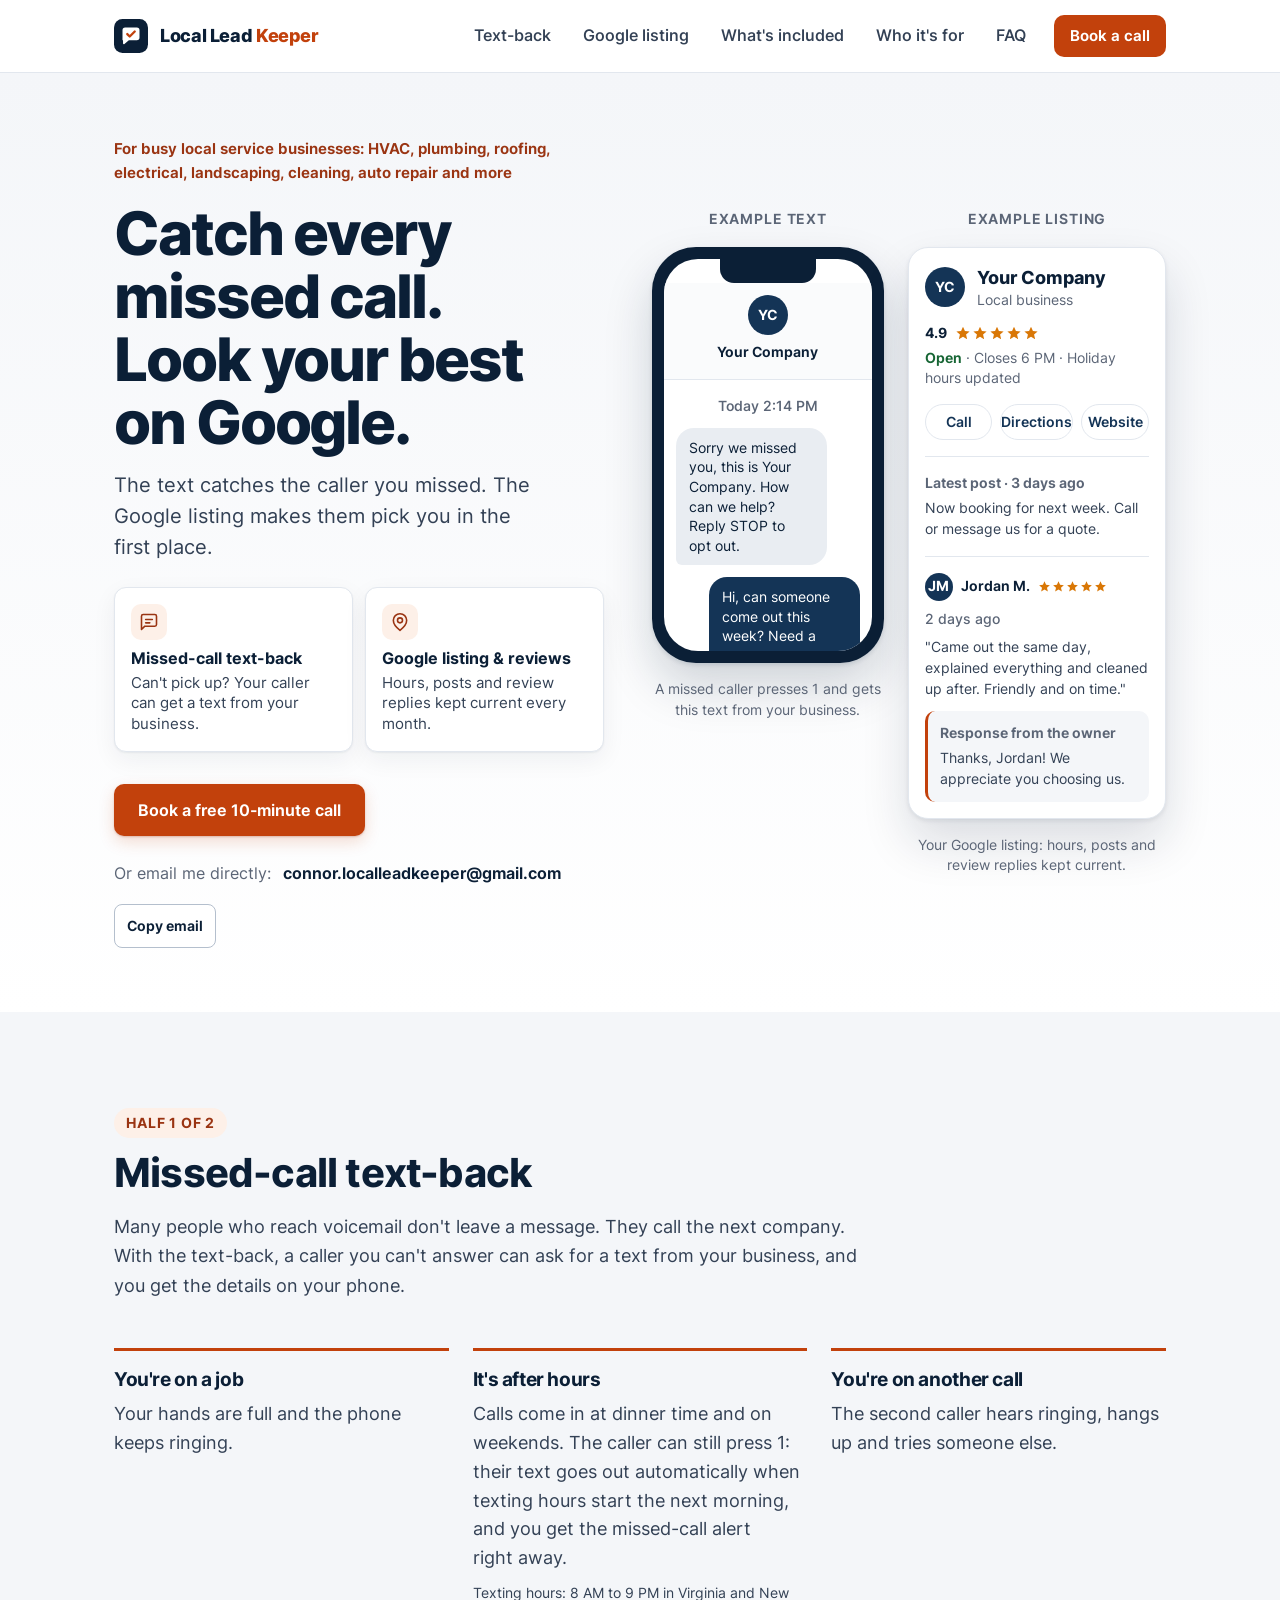
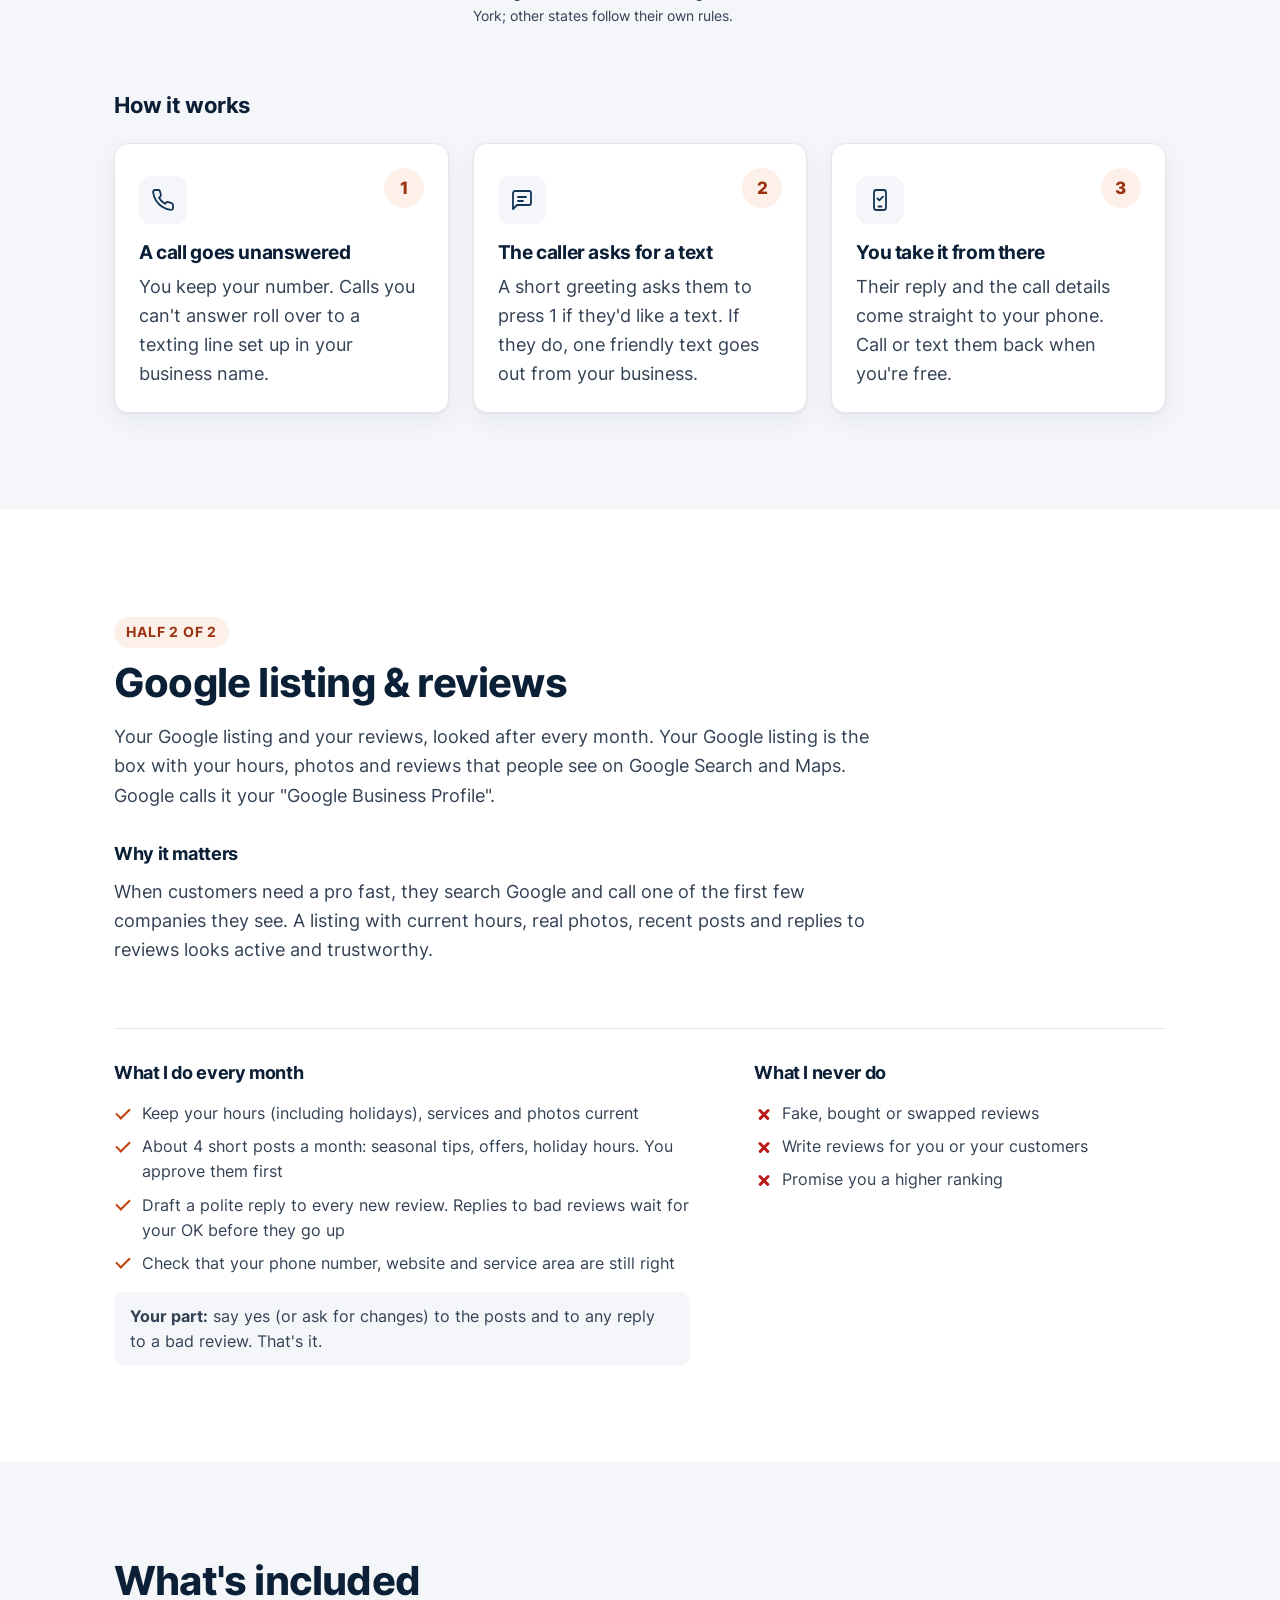
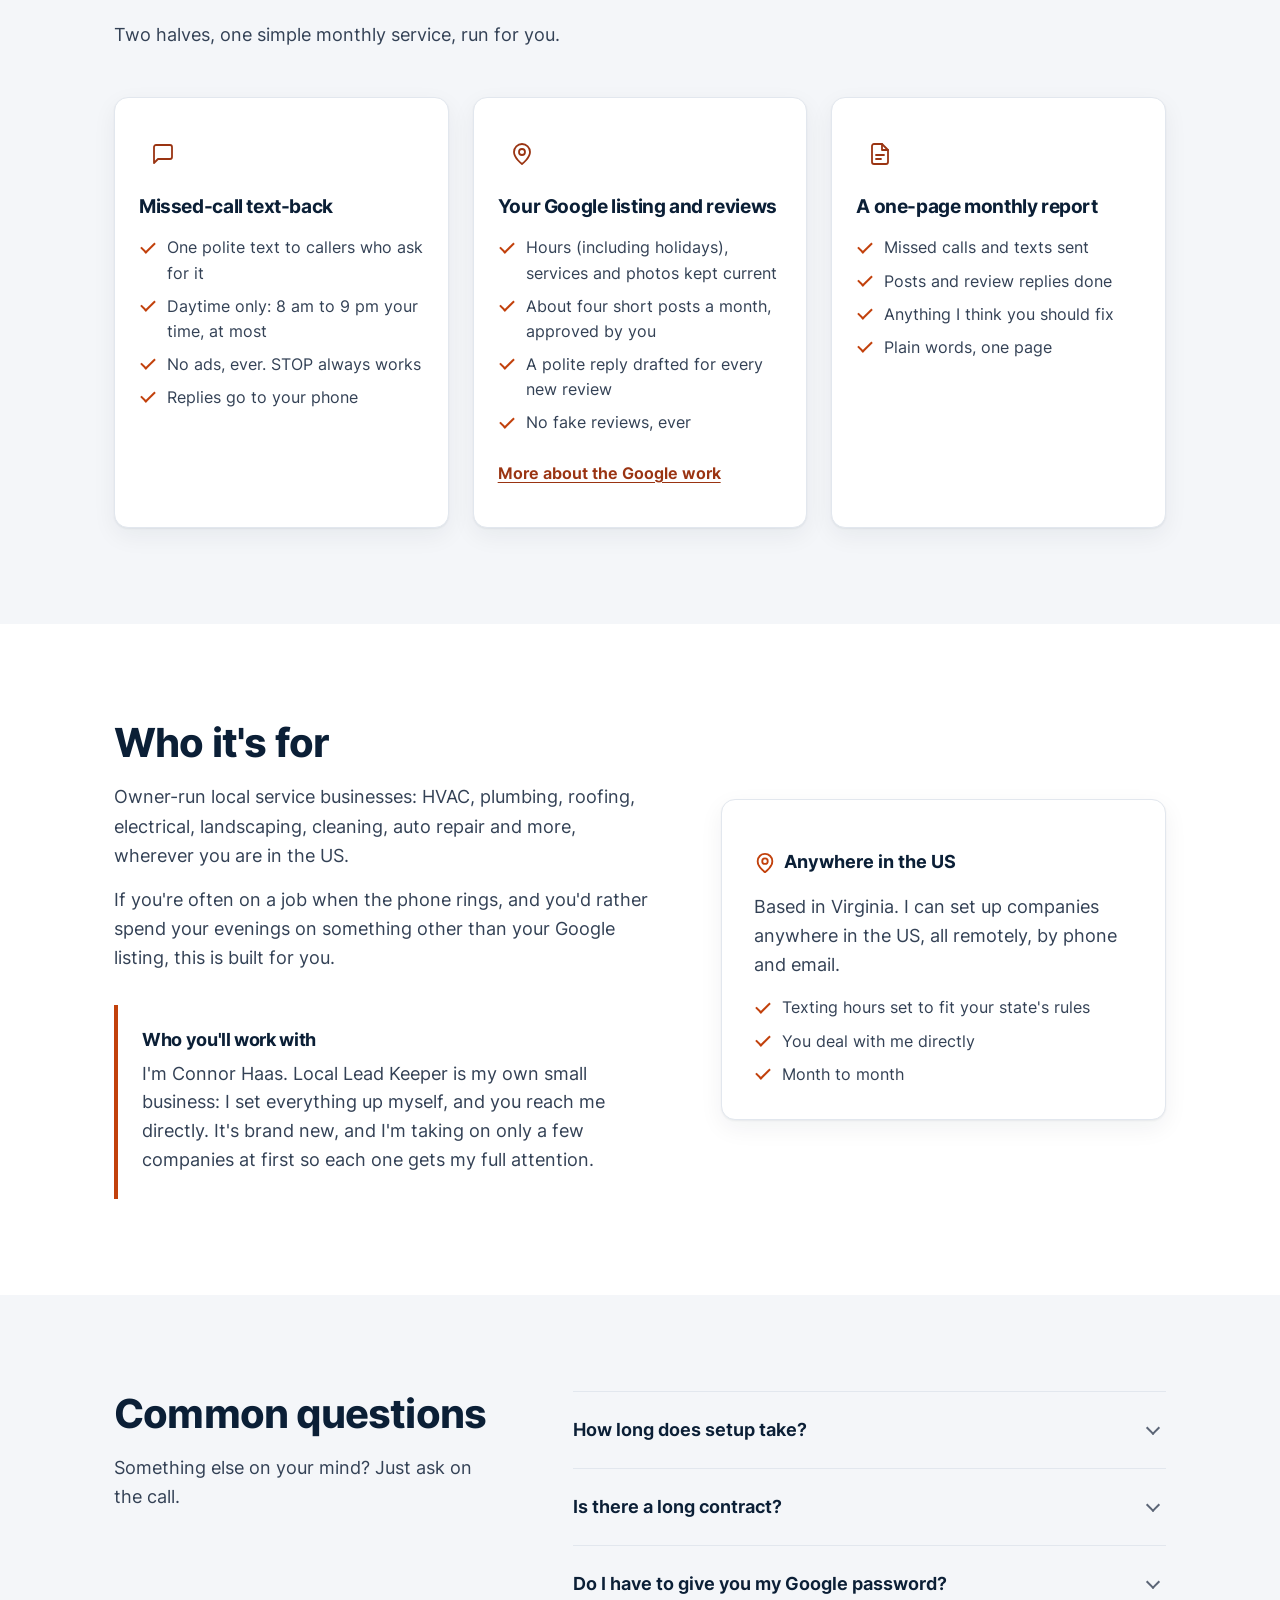
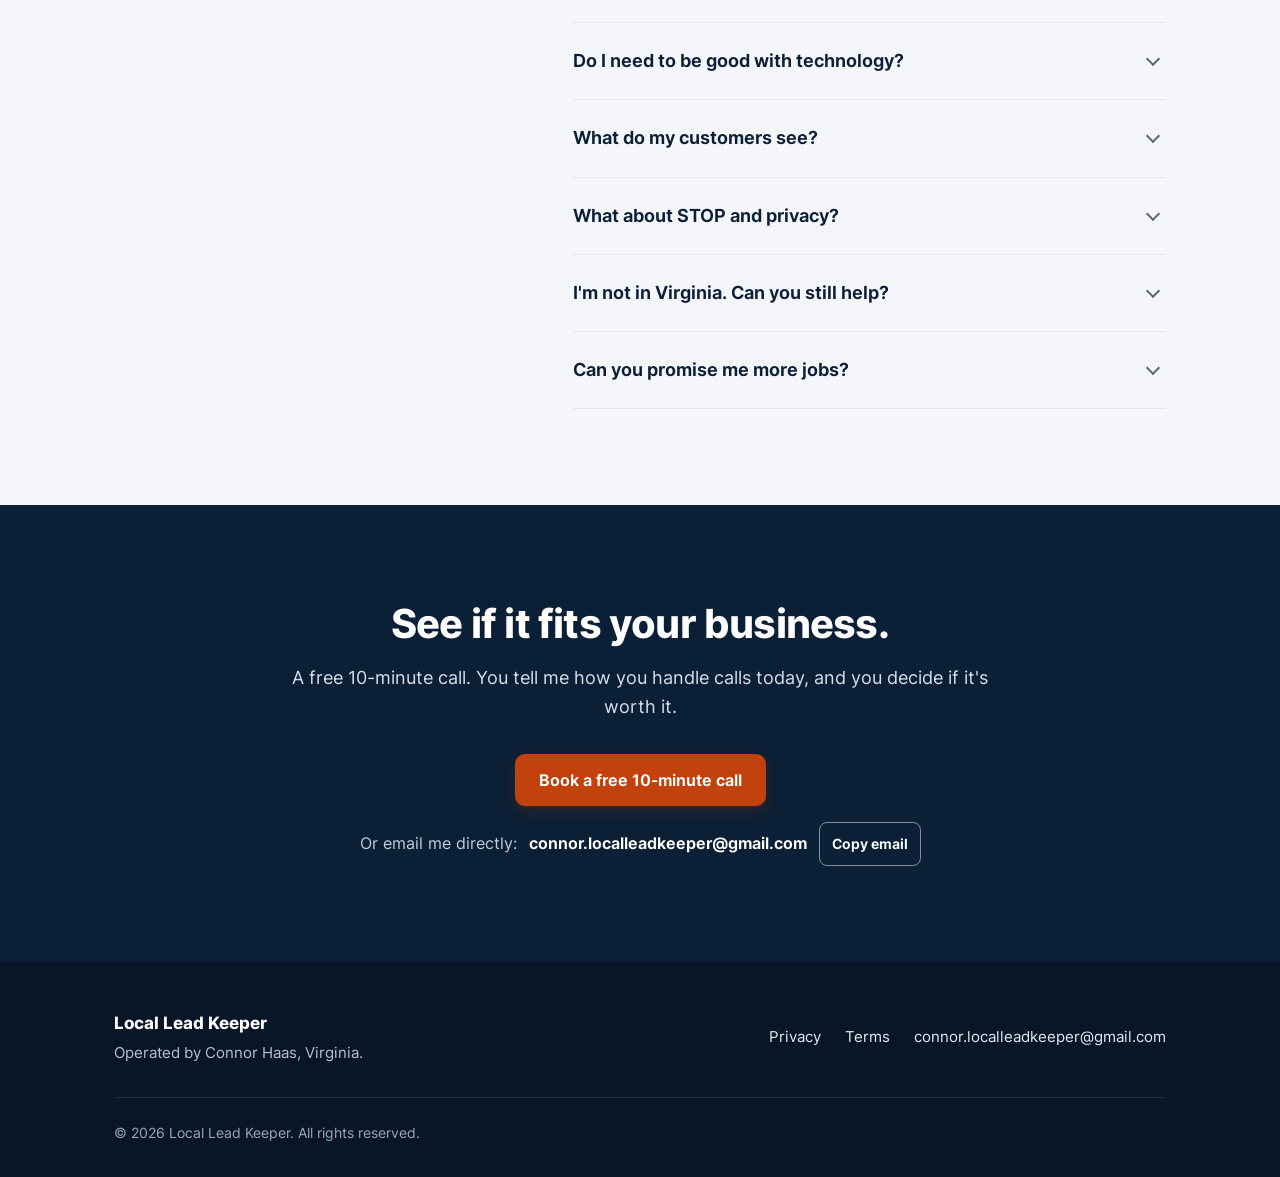
==== commit e034c29c: "Round 4: both halves on the first screen, after-hours explained, wording for all local service busin" ====
--- a/index.html
+++ b/index.html
@@ -5,18 +5,18 @@
 <meta name="viewport" content="width=device-width, initial-scale=1">
 <meta http-equiv="Content-Security-Policy" content="default-src 'none'; script-src 'self'; style-src 'self'; img-src 'self'; font-src 'self'; manifest-src 'self'; base-uri 'none'; form-action 'none'; require-trusted-types-for 'script'">
 <meta name="referrer" content="no-referrer">
-<title>Local Lead Keeper | Missed-call text-back and Google listing upkeep for home-service businesses</title>
-<meta name="description" content="Missed-call text-back plus monthly upkeep of your Google listing and reviews, for HVAC, plumbing and other home-service businesses across the US. Based in Virginia.">
+<title>Local Lead Keeper | Missed-call text-back and Google listing upkeep for local service businesses</title>
+<meta name="description" content="Missed-call text-back plus monthly upkeep of your Google listing and reviews, for busy local service businesses across the US: HVAC, plumbing, roofing, electrical, landscaping, cleaning, auto repair and more. Based in Virginia.">
 <link rel="canonical" href="https://local-lead-keeper.github.io/">
 <meta property="og:type" content="website">
 <meta property="og:site_name" content="Local Lead Keeper">
-<meta property="og:title" content="Local Lead Keeper | On a job? Don't lose the next one.">
-<meta property="og:description" content="Missed-call text-back plus monthly upkeep of your Google listing and reviews, for HVAC, plumbing and other home-service businesses across the US.">
+<meta property="og:title" content="Local Lead Keeper | Catch every missed call. Look your best on Google.">
+<meta property="og:description" content="Missed-call text-back plus monthly upkeep of your Google listing and reviews, for busy local service businesses across the US: HVAC, plumbing, roofing, electrical, landscaping, cleaning, auto repair and more.">
 <meta property="og:url" content="https://local-lead-keeper.github.io/">
 <meta property="og:image" content="https://local-lead-keeper.github.io/assets/img/og.png">
 <meta property="og:image:width" content="1200">
 <meta property="og:image:height" content="630">
-<meta property="og:image:alt" content="Local Lead Keeper: On a job? Don't lose the next one.">
+<meta property="og:image:alt" content="Local Lead Keeper: Catch every missed call. Look your best on Google.">
 <meta name="twitter:card" content="summary_large_image">
 <meta name="theme-color" content="#0b1f36">
 <link rel="icon" href="assets/img/favicon.svg" type="image/svg+xml">
@@ -32,7 +32,7 @@
   "name": "Local Lead Keeper",
   "url": "https://local-lead-keeper.github.io/",
   "email": "connor.localleadkeeper@gmail.com",
-  "description": "Missed-call text-back plus monthly upkeep of your Google listing and reviews, for HVAC, plumbing and other home-service businesses across the US.",
+  "description": "Missed-call text-back plus monthly upkeep of your Google listing and reviews, for busy local service businesses across the US: HVAC, plumbing, roofing, electrical, landscaping, cleaning, auto repair and more.",
   "image": "https://local-lead-keeper.github.io/assets/img/og.png",
   "logo": "https://local-lead-keeper.github.io/assets/img/apple-touch-icon.png",
   "founder": {
@@ -61,14 +61,25 @@
       <span class="brand-name">Local Lead <span>Keeper</span></span>
     </a>
     <nav class="nav" id="site-nav" aria-label="Main">
-      <a href="#how">How it works</a>
+      <a href="#textback">Text-back</a>
       <a href="#google">Google listing</a>
       <a href="#included">What's included</a>
       <a href="#who">Who it's for</a>
       <a href="#faq">FAQ</a>
     </nav>
     <div class="header-actions">
-      <a class="btn btn-sm" href="mailto:connor.localleadkeeper@gmail.com?subject=10-minute%20call%20about%20Local%20Lead%20Keeper">Book a call</a>
+      <div class="book">
+        <a class="btn btn-sm book-toggle" href="mailto:connor.localleadkeeper@gmail.com?subject=10-minute%20call%20about%20Local%20Lead%20Keeper" data-book="book-menu-top">Book a call</a>
+        <div class="book-menu" id="book-menu-top" hidden>
+          <p class="book-title">Email me to book the call:</p>
+          <a class="book-item" href="https://mail.google.com/mail/?view=cm&amp;to=connor.localleadkeeper@gmail.com&amp;su=10-minute%20call%20about%20Local%20Lead%20Keeper" target="_blank" rel="noopener noreferrer">Open in Gmail</a>
+          <a class="book-item" href="https://outlook.live.com/mail/0/deeplink/compose?to=connor.localleadkeeper@gmail.com&amp;subject=10-minute%20call%20about%20Local%20Lead%20Keeper" target="_blank" rel="noopener noreferrer">Open in Outlook</a>
+          <a class="book-item" href="mailto:connor.localleadkeeper@gmail.com?subject=10-minute%20call%20about%20Local%20Lead%20Keeper">Use my mail app</a>
+          <button class="book-item book-copy" type="button" data-copy="connor.localleadkeeper@gmail.com">Copy email</button>
+          <span class="book-status" role="status" aria-live="polite"></span>
+          <!-- Future: a "Pick a time" link to a booking page goes here. Not created yet. -->
+        </div>
+      </div>
       <button class="menu-btn" type="button" aria-controls="site-nav" aria-expanded="false" aria-label="Open menu">
         <svg viewBox="0 0 24 24" aria-hidden="true"><path class="i-open" d="M4 7h16M4 12h16M4 17h16"/><path class="i-close" d="M6 6l12 12M18 6L6 18"/></svg>
       </button>
@@ -81,11 +92,34 @@
 <section class="hero">
   <div class="wrap hero-grid">
     <div class="hero-copy">
-      <p class="eyebrow">For HVAC, plumbing and other <span class="nowrap">home-service</span> businesses</p>
-      <h1>On a job? Don't lose the next one.</h1>
-      <p class="lead">When you can't pick up, your caller can get a quick text from your business, and your Google listing keeps you looking sharp, so customers pick you, not the next company on the list.</p>
+      <p class="eyebrow">For busy local service businesses: HVAC, plumbing, roofing, electrical, landscaping, cleaning, auto repair and more</p>
+      <h1>Catch every missed call. Look your best on Google.</h1>
+      <p class="lead">The text catches the caller you missed. The Google listing makes them pick you in the first place.</p>
+      <div class="halves">
+        <a class="half" href="#textback">
+          <span class="half-icon"><svg viewBox="0 0 24 24" aria-hidden="true"><path d="M21 15a2 2 0 0 1-2 2H7l-4 4V5a2 2 0 0 1 2-2h14a2 2 0 0 1 2 2z"/><path d="M8 9h8M8 13h5"/></svg></span>
+          <span class="half-name">Missed-call text-back</span>
+          <span class="half-line">Can't pick up? Your caller can get a text from your business.</span>
+        </a>
+        <a class="half" href="#google">
+          <span class="half-icon"><svg viewBox="0 0 24 24" aria-hidden="true"><path d="M20 10c0 6-8 12-8 12s-8-6-8-12a8 8 0 0 1 16 0z"/><circle cx="12" cy="10" r="3"/></svg></span>
+          <span class="half-name">Google listing &amp; reviews</span>
+          <span class="half-line">Hours, posts and review replies kept current every month.</span>
+        </a>
+      </div>
       <div class="cta-row">
-        <a class="btn" href="mailto:connor.localleadkeeper@gmail.com?subject=10-minute%20call%20about%20Local%20Lead%20Keeper">Book a free 10-minute call</a>
+        <div class="book">
+        <a class="btn book-toggle" href="mailto:connor.localleadkeeper@gmail.com?subject=10-minute%20call%20about%20Local%20Lead%20Keeper" data-book="book-menu-hero">Book a free 10-minute call</a>
+        <div class="book-menu" id="book-menu-hero" hidden>
+          <p class="book-title">Email me to book the call:</p>
+          <a class="book-item" href="https://mail.google.com/mail/?view=cm&amp;to=connor.localleadkeeper@gmail.com&amp;su=10-minute%20call%20about%20Local%20Lead%20Keeper" target="_blank" rel="noopener noreferrer">Open in Gmail</a>
+          <a class="book-item" href="https://outlook.live.com/mail/0/deeplink/compose?to=connor.localleadkeeper@gmail.com&amp;subject=10-minute%20call%20about%20Local%20Lead%20Keeper" target="_blank" rel="noopener noreferrer">Open in Outlook</a>
+          <a class="book-item" href="mailto:connor.localleadkeeper@gmail.com?subject=10-minute%20call%20about%20Local%20Lead%20Keeper">Use my mail app</a>
+          <button class="book-item book-copy" type="button" data-copy="connor.localleadkeeper@gmail.com">Copy email</button>
+          <span class="book-status" role="status" aria-live="polite"></span>
+          <!-- Future: a "Pick a time" link to a booking page goes here. Not created yet. -->
+        </div>
+      </div>
         <!-- phone button, off for now: <a class="btn btn-ghost" href="tel:+1NUMBER">Call or text NUMBER</a> -->
       </div>
       <div class="email-box">
@@ -94,14 +128,10 @@
         <button class="copy-btn" type="button" data-copy="connor.localleadkeeper@gmail.com" hidden>Copy email</button>
         <span class="copy-status" role="status" aria-live="polite"></span>
       </div>
-      <ul class="hero-points">
-        <li><svg viewBox="0 0 24 24" aria-hidden="true"><path d="M20 6L9 17l-5-5"/></svg>Keep your phone number</li>
-        <li><svg viewBox="0 0 24 24" aria-hidden="true"><path d="M20 6L9 17l-5-5"/></svg>Month to month</li>
-        <li><svg viewBox="0 0 24 24" aria-hidden="true"><path d="M20 6L9 17l-5-5"/></svg>Anywhere in the US</li>
-      </ul>
-    </div>
-
-    <figure class="phone-fig">
+    </div>
+
+    <div class="hero-mocks">
+      <figure class="phone-fig">
       <span class="example-tag">Example text</span>
       <div class="phone" role="img" aria-label="Example: a caller's phone shows a text from Your Company that says: Sorry we missed you, this is Your Company. How can we help? Reply STOP to opt out. The caller replies: Hi, can someone come out this week? Need a quote.">
         <div class="phone-screen" aria-hidden="true">
@@ -119,15 +149,47 @@
           <div class="phone-input"><span>Text message</span><i></i></div>
         </div>
       </div>
-      <figcaption>What a caller sees after pressing&nbsp;1. Their reply comes straight to your phone.</figcaption>
+      <figcaption>A missed caller presses&nbsp;1 and gets this text from your business.</figcaption>
     </figure>
-  </div>
-</section>
-
-<section class="section" id="problem">
+      <figure class="listing-fig">
+      <span class="example-tag">Example listing</span>
+      <div class="listing" role="img" aria-label="Example of a Google listing for Your Company, a local business rated 4.9 stars, open until 6 PM with holiday hours updated. Latest post: now booking for next week. A five-star review from Jordan M. says: Came out the same day, explained everything and cleaned up after. Friendly and on time. The owner replied: Thanks, Jordan! We appreciate you choosing us.">
+        <div class="listing-in" aria-hidden="true">
+          <div class="l-head">
+            <span class="avatar">YC</span>
+            <div>
+              <p class="l-name">Your Company</p>
+              <p class="l-cat">Local business</p>
+            </div>
+          </div>
+          <p class="l-rating"><span class="l-score">4.9</span><span class="stars"><svg viewBox="0 0 24 24"><path d="M12 2.5l2.9 6.4 7 .7-5.3 4.7 1.6 6.9L12 17.6l-6.2 3.6 1.6-6.9L2.1 9.6l7-.7z"/></svg><svg viewBox="0 0 24 24"><path d="M12 2.5l2.9 6.4 7 .7-5.3 4.7 1.6 6.9L12 17.6l-6.2 3.6 1.6-6.9L2.1 9.6l7-.7z"/></svg><svg viewBox="0 0 24 24"><path d="M12 2.5l2.9 6.4 7 .7-5.3 4.7 1.6 6.9L12 17.6l-6.2 3.6 1.6-6.9L2.1 9.6l7-.7z"/></svg><svg viewBox="0 0 24 24"><path d="M12 2.5l2.9 6.4 7 .7-5.3 4.7 1.6 6.9L12 17.6l-6.2 3.6 1.6-6.9L2.1 9.6l7-.7z"/></svg><svg viewBox="0 0 24 24"><path d="M12 2.5l2.9 6.4 7 .7-5.3 4.7 1.6 6.9L12 17.6l-6.2 3.6 1.6-6.9L2.1 9.6l7-.7z"/></svg></span></p>
+          <p class="l-hours"><span class="l-open">Open</span> &middot; Closes 6 PM &middot; Holiday hours updated</p>
+          <div class="l-actions"><span>Call</span><span>Directions</span><span>Website</span></div>
+          <div class="l-post">
+            <p class="l-label">Latest post &middot; 3 days ago</p>
+            <p>Now booking for next week. Call or message us for a quote.</p>
+          </div>
+          <div class="l-review">
+            <p class="l-who"><span class="avatar sm">JM</span><span>Jordan M.</span><span class="stars"><svg viewBox="0 0 24 24"><path d="M12 2.5l2.9 6.4 7 .7-5.3 4.7 1.6 6.9L12 17.6l-6.2 3.6 1.6-6.9L2.1 9.6l7-.7z"/></svg><svg viewBox="0 0 24 24"><path d="M12 2.5l2.9 6.4 7 .7-5.3 4.7 1.6 6.9L12 17.6l-6.2 3.6 1.6-6.9L2.1 9.6l7-.7z"/></svg><svg viewBox="0 0 24 24"><path d="M12 2.5l2.9 6.4 7 .7-5.3 4.7 1.6 6.9L12 17.6l-6.2 3.6 1.6-6.9L2.1 9.6l7-.7z"/></svg><svg viewBox="0 0 24 24"><path d="M12 2.5l2.9 6.4 7 .7-5.3 4.7 1.6 6.9L12 17.6l-6.2 3.6 1.6-6.9L2.1 9.6l7-.7z"/></svg><svg viewBox="0 0 24 24"><path d="M12 2.5l2.9 6.4 7 .7-5.3 4.7 1.6 6.9L12 17.6l-6.2 3.6 1.6-6.9L2.1 9.6l7-.7z"/></svg></span><span class="l-when">2 days ago</span></p>
+            <p>"Came out the same day, explained everything and cleaned up after. Friendly and on time."</p>
+            <div class="l-reply">
+              <p class="l-label">Response from the owner</p>
+              <p>Thanks, Jordan! We appreciate you choosing us.</p>
+            </div>
+          </div>
+        </div>
+      </div>
+      <figcaption>Your Google listing: hours, posts and review replies kept current.</figcaption>
+    </figure>
+    </div>
+  </div>
+</section>
+
+<section class="section soft half-sec" id="textback">
   <div class="wrap narrow">
-    <h2>A missed call is often a missed job.</h2>
-    <p class="section-lead">Many people who reach voicemail don't leave a message. They call the next company.</p>
+    <p class="half-tag">Half 1 of 2</p>
+    <h2>Missed-call text-back</h2>
+    <p class="section-lead">Many people who reach voicemail don't leave a message. They call the next company. With the text-back, a caller you can't answer can ask for a text from your business, and you get the details on your phone.</p>
   </div>
   <div class="wrap">
     <div class="grid-3">
@@ -137,22 +199,15 @@
       </div>
       <div class="tile">
         <h3>It's after hours</h3>
-        <p>Calls come in at dinner time and on weekends, when nobody is at the desk.</p>
+        <p>Calls come in at dinner time and on weekends. The caller can still press 1: their text goes out automatically when texting hours start the next morning, and you get the missed-call alert right away.</p>
+        <p class="tile-note">Texting hours: 8 AM to 9 PM in Virginia and New York; other states follow their own rules.</p>
       </div>
       <div class="tile">
         <h3>You're on another call</h3>
         <p>The second caller hears ringing, hangs up and tries someone else.</p>
       </div>
     </div>
-  </div>
-</section>
-
-<section class="section soft" id="how">
-  <div class="wrap narrow">
-    <h2>How it works</h2>
-    <p class="section-lead">Three simple steps. I set it up, you keep working.</p>
-  </div>
-  <div class="wrap">
+    <h3 class="sub-h">How it works</h3>
     <ol class="steps">
       <li class="step">
         <span class="step-num" aria-hidden="true">1</span>
@@ -176,46 +231,17 @@
   </div>
 </section>
 
-<section class="section" id="google">
+<section class="section half-sec" id="google">
   <div class="wrap g-grid">
     <div class="g-copy">
-      <p class="eyebrow">The other half of the service</p>
-      <h2>Your Google listing and your reviews, looked after every month.</h2>
-      <p class="section-lead">Your Google listing is the box with your hours, photos and reviews that people see on Google Search and Maps. Google calls it your "Google Business Profile".</p>
+      <p class="half-tag">Half 2 of 2</p>
+      <h2>Google listing &amp; reviews</h2>
+      <p class="section-lead">Your Google listing and your reviews, looked after every month. Your Google listing is the box with your hours, photos and reviews that people see on Google Search and Maps. Google calls it your "Google Business Profile".</p>
       <h3 class="g-h">Why it matters</h3>
       <p>When customers need a pro fast, they search Google and call one of the first few companies they see. A listing with current hours, real photos, recent posts and replies to reviews looks active and trustworthy.</p>
     </div>
 
-    <figure class="listing-fig">
-      <span class="example-tag">Example listing</span>
-      <div class="listing" role="img" aria-label="Example of a Google listing for Your Company, a home-service business rated 4.9 stars, open until 6 PM with holiday hours updated. Latest post: now booking for next week. A five-star review from Jordan M. says: Came out the same day, explained everything and cleaned up after. Friendly and on time. The owner replied: Thanks, Jordan! We appreciate you choosing us.">
-        <div class="listing-in" aria-hidden="true">
-          <div class="l-head">
-            <span class="avatar">YC</span>
-            <div>
-              <p class="l-name">Your Company</p>
-              <p class="l-cat">Home services</p>
-            </div>
-          </div>
-          <p class="l-rating"><span class="l-score">4.9</span><span class="stars"><svg viewBox="0 0 24 24"><path d="M12 2.5l2.9 6.4 7 .7-5.3 4.7 1.6 6.9L12 17.6l-6.2 3.6 1.6-6.9L2.1 9.6l7-.7z"/></svg><svg viewBox="0 0 24 24"><path d="M12 2.5l2.9 6.4 7 .7-5.3 4.7 1.6 6.9L12 17.6l-6.2 3.6 1.6-6.9L2.1 9.6l7-.7z"/></svg><svg viewBox="0 0 24 24"><path d="M12 2.5l2.9 6.4 7 .7-5.3 4.7 1.6 6.9L12 17.6l-6.2 3.6 1.6-6.9L2.1 9.6l7-.7z"/></svg><svg viewBox="0 0 24 24"><path d="M12 2.5l2.9 6.4 7 .7-5.3 4.7 1.6 6.9L12 17.6l-6.2 3.6 1.6-6.9L2.1 9.6l7-.7z"/></svg><svg viewBox="0 0 24 24"><path d="M12 2.5l2.9 6.4 7 .7-5.3 4.7 1.6 6.9L12 17.6l-6.2 3.6 1.6-6.9L2.1 9.6l7-.7z"/></svg></span></p>
-          <p class="l-hours"><span class="l-open">Open</span> &middot; Closes 6 PM &middot; Holiday hours updated</p>
-          <div class="l-actions"><span>Call</span><span>Directions</span><span>Website</span></div>
-          <div class="l-post">
-            <p class="l-label">Latest post &middot; 3 days ago</p>
-            <p>Now booking for next week. Call or message us for a quote.</p>
-          </div>
-          <div class="l-review">
-            <p class="l-who"><span class="avatar sm">JM</span><span>Jordan M.</span><span class="stars"><svg viewBox="0 0 24 24"><path d="M12 2.5l2.9 6.4 7 .7-5.3 4.7 1.6 6.9L12 17.6l-6.2 3.6 1.6-6.9L2.1 9.6l7-.7z"/></svg><svg viewBox="0 0 24 24"><path d="M12 2.5l2.9 6.4 7 .7-5.3 4.7 1.6 6.9L12 17.6l-6.2 3.6 1.6-6.9L2.1 9.6l7-.7z"/></svg><svg viewBox="0 0 24 24"><path d="M12 2.5l2.9 6.4 7 .7-5.3 4.7 1.6 6.9L12 17.6l-6.2 3.6 1.6-6.9L2.1 9.6l7-.7z"/></svg><svg viewBox="0 0 24 24"><path d="M12 2.5l2.9 6.4 7 .7-5.3 4.7 1.6 6.9L12 17.6l-6.2 3.6 1.6-6.9L2.1 9.6l7-.7z"/></svg><svg viewBox="0 0 24 24"><path d="M12 2.5l2.9 6.4 7 .7-5.3 4.7 1.6 6.9L12 17.6l-6.2 3.6 1.6-6.9L2.1 9.6l7-.7z"/></svg></span><span class="l-when">2 days ago</span></p>
-            <p>"Came out the same day, explained everything and cleaned up after. Friendly and on time."</p>
-            <div class="l-reply">
-              <p class="l-label">Response from the owner</p>
-              <p>Thanks, Jordan! We appreciate you choosing us.</p>
-            </div>
-          </div>
-        </div>
-      </div>
-      <figcaption>Hours, posts and review replies kept current. Replies to bad reviews always wait for your OK.</figcaption>
-    </figure>
+    
     <div class="g-lists">
         <div>
           <h3 class="g-h">What I do every month</h3>
@@ -285,7 +311,7 @@
   <div class="wrap who-grid">
     <div>
       <h2>Who it's for</h2>
-      <p class="section-lead">Owner-run HVAC, plumbing and other <span class="nowrap">home-service</span> businesses, wherever you are in the US.</p>
+      <p class="section-lead">Owner-run local service businesses: HVAC, plumbing, roofing, electrical, landscaping, cleaning, auto repair and more, wherever you are in the US.</p>
       <p>If you're often on a job when the phone rings, and you'd rather spend your evenings on something other than your Google listing, this is built for you.</p>
       <div class="person">
         <h3>Who you'll work with</h3>
@@ -352,7 +378,18 @@
     <h2>See if it fits your business.</h2>
     <p>A free 10-minute call. You tell me how you handle calls today, and you decide if it's worth it.</p>
     <div class="cta-row center">
-      <a class="btn" href="mailto:connor.localleadkeeper@gmail.com?subject=10-minute%20call%20about%20Local%20Lead%20Keeper">Book a free 10-minute call</a>
+      <div class="book">
+        <a class="btn book-toggle" href="mailto:connor.localleadkeeper@gmail.com?subject=10-minute%20call%20about%20Local%20Lead%20Keeper" data-book="book-menu-bottom">Book a free 10-minute call</a>
+        <div class="book-menu" id="book-menu-bottom" hidden>
+          <p class="book-title">Email me to book the call:</p>
+          <a class="book-item" href="https://mail.google.com/mail/?view=cm&amp;to=connor.localleadkeeper@gmail.com&amp;su=10-minute%20call%20about%20Local%20Lead%20Keeper" target="_blank" rel="noopener noreferrer">Open in Gmail</a>
+          <a class="book-item" href="https://outlook.live.com/mail/0/deeplink/compose?to=connor.localleadkeeper@gmail.com&amp;subject=10-minute%20call%20about%20Local%20Lead%20Keeper" target="_blank" rel="noopener noreferrer">Open in Outlook</a>
+          <a class="book-item" href="mailto:connor.localleadkeeper@gmail.com?subject=10-minute%20call%20about%20Local%20Lead%20Keeper">Use my mail app</a>
+          <button class="book-item book-copy" type="button" data-copy="connor.localleadkeeper@gmail.com">Copy email</button>
+          <span class="book-status" role="status" aria-live="polite"></span>
+          <!-- Future: a "Pick a time" link to a booking page goes here. Not created yet. -->
+        </div>
+      </div>
       <!-- phone button, off for now: <a class="btn btn-ghost light" href="tel:+1NUMBER">Call or text NUMBER</a> -->
     </div>
     <div class="email-box light">
--- a/assets/css/site.css
+++ b/assets/css/site.css
@@ -185,21 +185,21 @@
 }
 .avatar {
   width: 40px; height: 40px; border-radius: 50%; display: grid; place-items: center;
-  background: var(--navy-2); color: #fff; font-weight: 700; font-size: .85rem;
-}
-.contact { font-size: .85rem; font-weight: 650; color: var(--ink); }
-.phone-msgs { padding: var(--s4) var(--s3); display: flex; flex-direction: column; gap: var(--s3); font-size: .86rem; line-height: 1.4; }
-.meta { text-align: center; color: var(--muted); font-size: .82rem; font-weight: 550; }
+  background: var(--navy-2); color: #fff; font-weight: 700; font-size: 0.875rem;
+}
+.contact { font-size: 0.875rem; font-weight: 650; color: var(--ink); }
+.phone-msgs { padding: var(--s4) var(--s3); display: flex; flex-direction: column; gap: var(--s3); font-size: 0.875rem; line-height: 1.4; }
+.meta { text-align: center; color: var(--muted); font-size: 0.875rem; font-weight: 550; }
 .meta.right { text-align: right; margin-top: -6px; }
 .bubble { max-width: 82%; padding: 10px 13px; border-radius: 18px; }
 .bubble.in { background: #e9edf2; color: var(--ink); border-bottom-left-radius: 6px; align-self: flex-start; }
 .bubble.out { background: var(--navy-2); color: #fff; border-bottom-right-radius: 6px; align-self: flex-end; }
 .phone-msgs { flex: 1; justify-content: flex-end; }
-.example-tag { font-size: .82rem; font-weight: 650; letter-spacing: .06em; text-transform: uppercase; color: var(--muted); }
+.example-tag { font-size: 0.875rem; font-weight: 650; letter-spacing: .06em; text-transform: uppercase; color: var(--muted); }
 .phone-input {
   display: flex; align-items: center; justify-content: space-between; gap: var(--s2);
   margin: 0 var(--s3) var(--s4); padding: 8px 8px 8px 14px;
-  border: 1px solid var(--line); border-radius: 999px; color: #5b6576; font-size: .82rem;
+  border: 1px solid var(--line); border-radius: 999px; color: #5b6576; font-size: 0.875rem;
 }
 .phone-input i { width: 26px; height: 26px; border-radius: 50%; background: var(--navy-2); flex: none; position: relative; }
 .phone-input i::after {
@@ -289,24 +289,24 @@
 .listing-in p { margin: 0; }
 .l-head { display: flex; align-items: center; gap: var(--s3); }
 .l-name { font-weight: 750; font-size: 1.15rem; color: var(--ink); }
-.l-cat { color: var(--muted); font-size: .85rem; }
+.l-cat { color: var(--muted); font-size: 0.875rem; }
 .l-rating { display: flex; align-items: center; gap: var(--s2); margin-top: var(--s3) !important; }
 .l-score { font-weight: 700; color: var(--ink); }
 .stars { display: inline-flex; gap: 1px; }
 .stars svg { width: 16px; height: 16px; fill: #d97706; }
-.l-hours { margin-top: var(--s1) !important; color: var(--muted); font-size: .85rem; }
+.l-hours { margin-top: var(--s1) !important; color: var(--muted); font-size: 0.875rem; }
 .l-open { color: #166534; font-weight: 650; }
 .l-actions { display: flex; gap: var(--s2); margin-top: var(--s4); }
 .l-actions span {
   flex: 1; text-align: center; padding: 7px 0; border: 1px solid var(--line); border-radius: 999px;
-  font-size: .85rem; font-weight: 600; color: var(--navy-2);
+  font-size: 0.875rem; font-weight: 600; color: var(--navy-2);
 }
 .l-post, .l-review { margin-top: var(--s4); padding-top: var(--s4); border-top: 1px solid var(--line); }
-.l-label { font-size: .82rem; font-weight: 650; color: var(--muted); margin-bottom: var(--s1) !important; }
+.l-label { font-size: 0.875rem; font-weight: 650; color: var(--muted); margin-bottom: var(--s1) !important; }
 .l-who { display: flex; align-items: center; flex-wrap: wrap; gap: var(--s2); font-weight: 650; color: var(--ink); margin-bottom: var(--s2) !important; }
 .l-who .stars svg { width: 13px; height: 13px; }
-.l-when { color: var(--muted); font-weight: 500; font-size: .82rem; }
-.avatar.sm { width: 28px; height: 28px; font-size: .82rem; }
+.l-when { color: var(--muted); font-weight: 500; font-size: 0.875rem; }
+.avatar.sm { width: 28px; height: 28px; font-size: 0.875rem; }
 .l-reply { margin-top: var(--s3); padding: var(--s3); background: var(--soft); border-radius: 10px; border-left: 3px solid var(--accent); }
 .listing-fig figcaption { color: var(--muted); font-size: .95rem; text-align: center; max-width: 340px; line-height: 1.45; }
 @media (max-width: 960px) {
@@ -410,3 +410,83 @@
   .card, .step, .who-card { padding: var(--s5); }
   .footer-row { flex-direction: column; }
 }
+
+/* Round 4 */
+@media (min-width: 961px) { .hero-grid { grid-template-columns: 1fr 1.05fr; gap: var(--s7); } }
+.hero .lead { margin-top: var(--s4); }
+.halves { display: grid; grid-template-columns: 1fr 1fr; gap: var(--s3); margin-top: var(--s5); max-width: 560px; }
+.half {
+  display: flex; flex-direction: column; gap: 4px; padding: var(--s4); min-height: 44px;
+  background: #fff; border: 1px solid var(--line); border-radius: 12px; box-shadow: var(--shadow);
+  color: var(--text); text-decoration: none;
+}
+.half:hover, .half:focus-visible { border-color: var(--accent); color: var(--text); }
+.half-icon { width: 36px; height: 36px; border-radius: 10px; display: grid; place-items: center; background: var(--accent-soft); color: var(--accent-dark); }
+.half-icon svg { width: 20px; height: 20px; fill: none; stroke: currentColor; stroke-width: 1.9; stroke-linecap: round; stroke-linejoin: round; }
+.half-name { font-weight: 700; color: var(--ink); font-size: 1.02rem; line-height: 1.3; margin-top: var(--s1); }
+.half-line { font-size: .92rem; line-height: 1.4; }
+.hero-mocks { display: grid; grid-template-columns: .9fr 1fr; gap: var(--s5); align-items: start; }
+.hero-mocks .phone { max-width: 250px; }
+.hero-mocks .listing { max-width: 320px; }
+.hero-mocks .listing-in { padding: var(--s4); }
+.hero-mocks figcaption { font-size: .9rem; max-width: 260px; }
+.half-tag {
+  display: inline-block; margin-bottom: var(--s3); padding: 4px 12px; border-radius: 999px;
+  background: var(--accent-soft); color: var(--accent-dark);
+  font-size: .875rem; font-weight: 700; letter-spacing: .06em; text-transform: uppercase;
+}
+.sub-h { margin-top: var(--s8); font-size: 1.35rem; }
+.sub-h + .steps { margin-top: var(--s5); }
+.tile-note { margin-top: var(--s2); font-size: .9rem; color: var(--muted); }
+.g-grid { grid-template-columns: 1fr; }
+.g-copy { max-width: 760px; }
+
+/* Book-a-call menu */
+.book { position: relative; display: inline-block; }
+.book-menu {
+  position: absolute; top: calc(100% + 8px); left: 0; z-index: 60; min-width: 260px;
+  display: flex; flex-direction: column; gap: 2px; padding: var(--s2);
+  background: #fff; border: 1px solid var(--line); border-radius: 12px; box-shadow: 0 12px 32px rgba(11, 31, 54, .18);
+}
+.book-menu[hidden] { display: none; }
+.site-header .book-menu { left: auto; right: 0; }
+.final-cta .book-menu { left: 50%; transform: translateX(-50%); }
+.book-title { margin: 0; padding: var(--s2) var(--s3); font-size: .9rem; color: var(--muted); text-align: left; }
+.book-item {
+  display: flex; align-items: center; width: 100%; min-height: 44px; padding: 0 var(--s3);
+  border: 0; border-radius: 8px; background: none; cursor: pointer;
+  font: inherit; font-size: 1rem; font-weight: 600; color: var(--ink); text-align: left; text-decoration: none;
+}
+.book-item:hover, .book-item:focus-visible { background: var(--soft); color: var(--ink); }
+.book-status { position: absolute; width: 1px; height: 1px; overflow: hidden; clip-path: inset(50%); white-space: nowrap; }
+
+/* tap targets >= 40px */
+.brand { min-height: 44px; }
+.nav a { padding: 10px 4px; }
+.site-footer a, .card-link, .email-addr { display: inline-flex; align-items: center; min-height: 44px; }
+.copy-btn { min-height: 44px; }
+
+@media (max-width: 960px) {
+  .hero-mocks { grid-template-columns: 1fr 1fr; }
+}
+@media (max-width: 640px) {
+  .hero { padding: var(--s6) 0 var(--s7); }
+  .hero h1 { font-size: 2.05rem; }
+  .eyebrow { font-size: .875rem; margin-bottom: var(--s3); }
+  .hero .lead { font-size: 1.02rem; margin-top: var(--s3); }
+  .halves { gap: var(--s2); margin-top: var(--s4); }
+  .half { padding: var(--s3); }
+  .half-icon { width: 30px; height: 30px; }
+  .half-line { font-size: .875rem; }
+  .hero-mocks { grid-template-columns: 1fr; justify-items: center; gap: var(--s6); }
+  .book { display: block; }
+  .book-menu { left: 0; right: 0; min-width: 0; }
+  .site-header .book { display: inline-block; }
+  .site-header .book-menu { position: fixed; top: 72px; left: 16px; right: 16px; }
+  .final-cta .book-menu { left: 0; transform: none; }
+}
+@media (max-width: 380px) {
+  .hero h1 { font-size: 1.85rem; }
+  .hero .half-line { display: none; }
+  .half { padding: var(--s3) var(--s2); }
+}
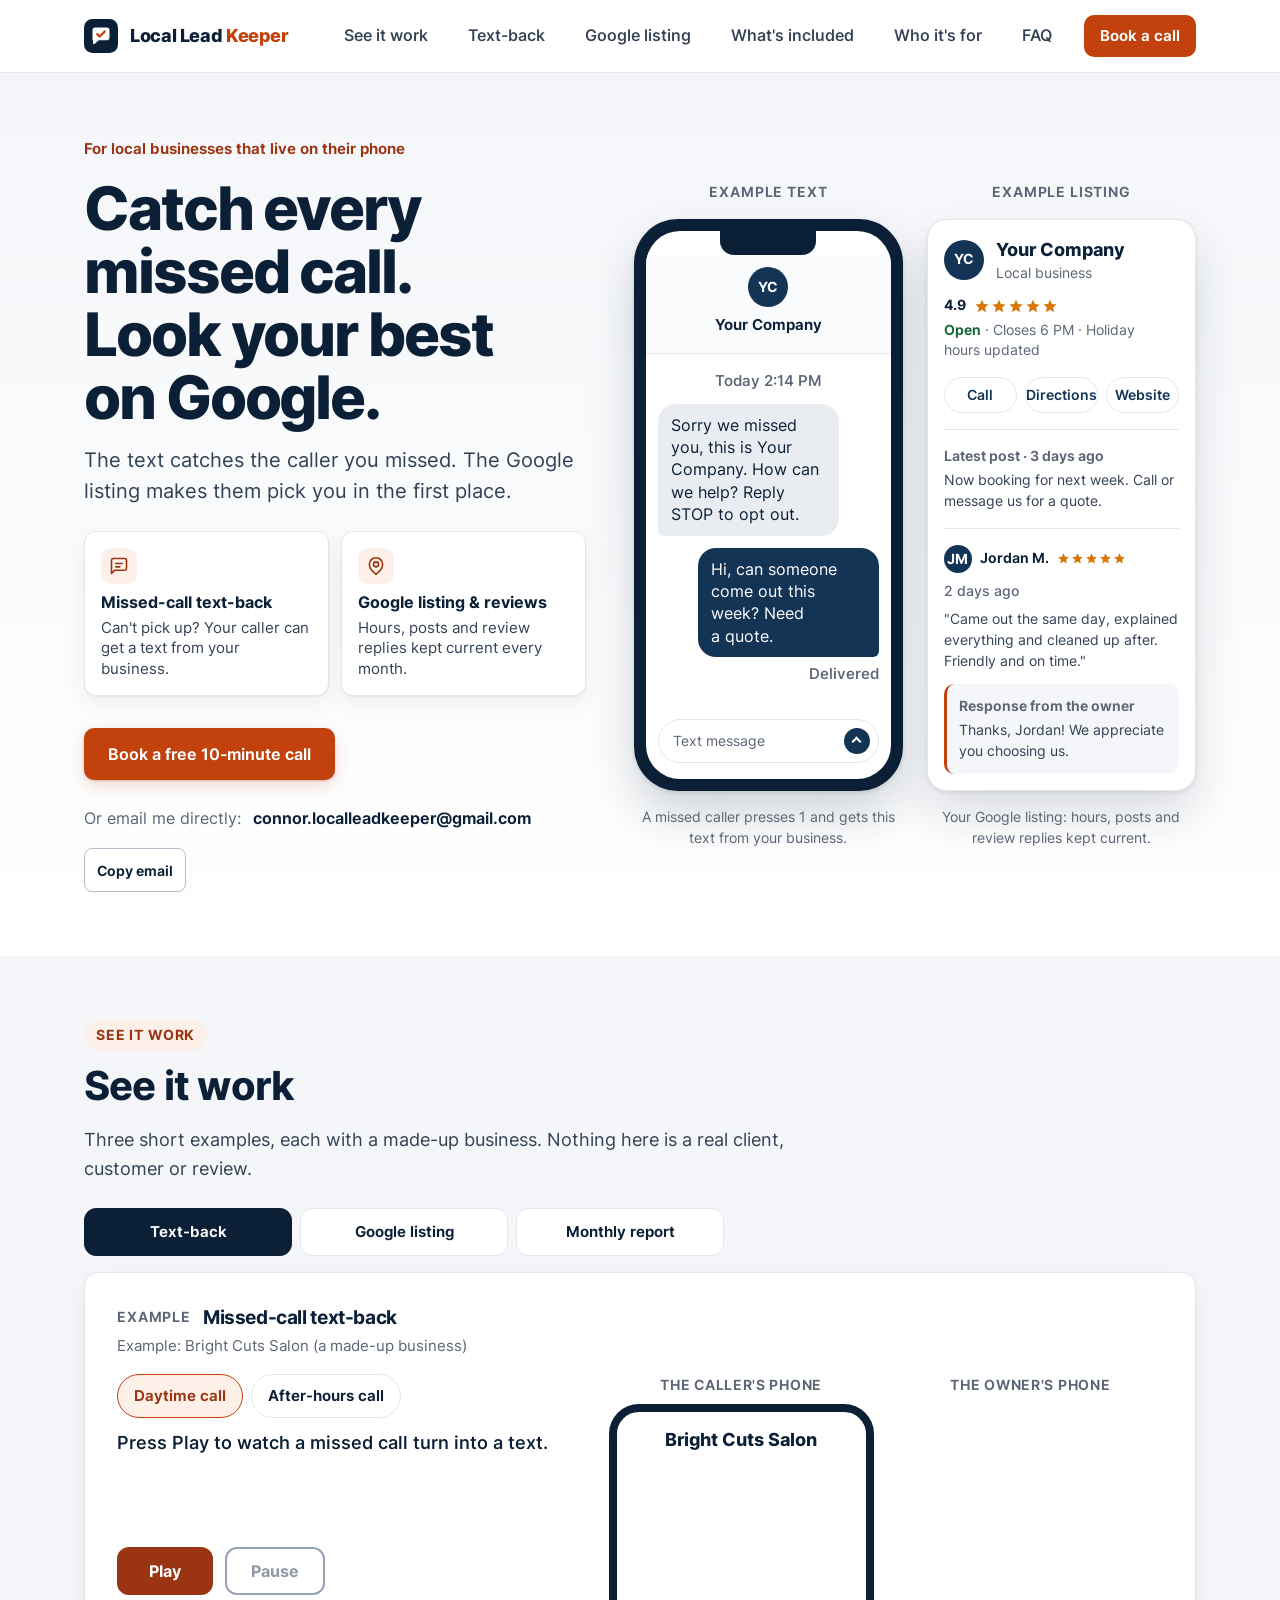
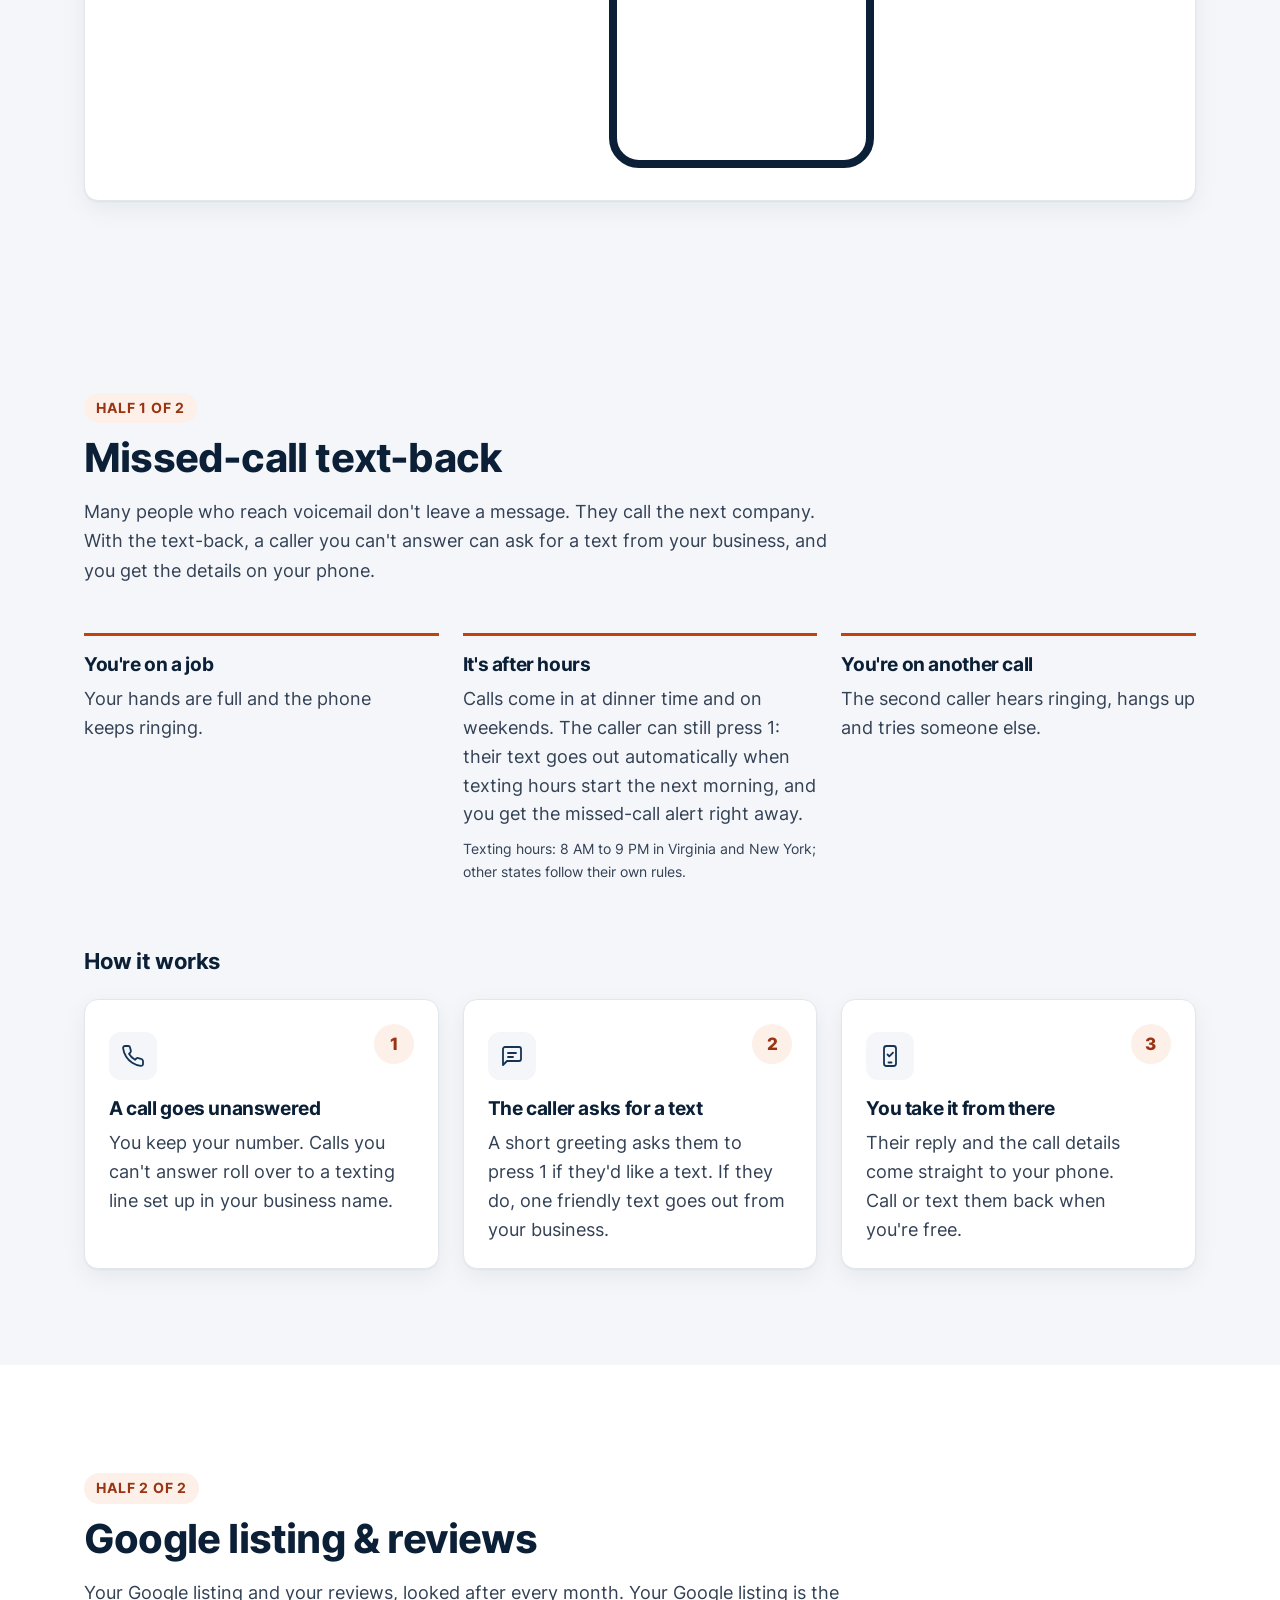
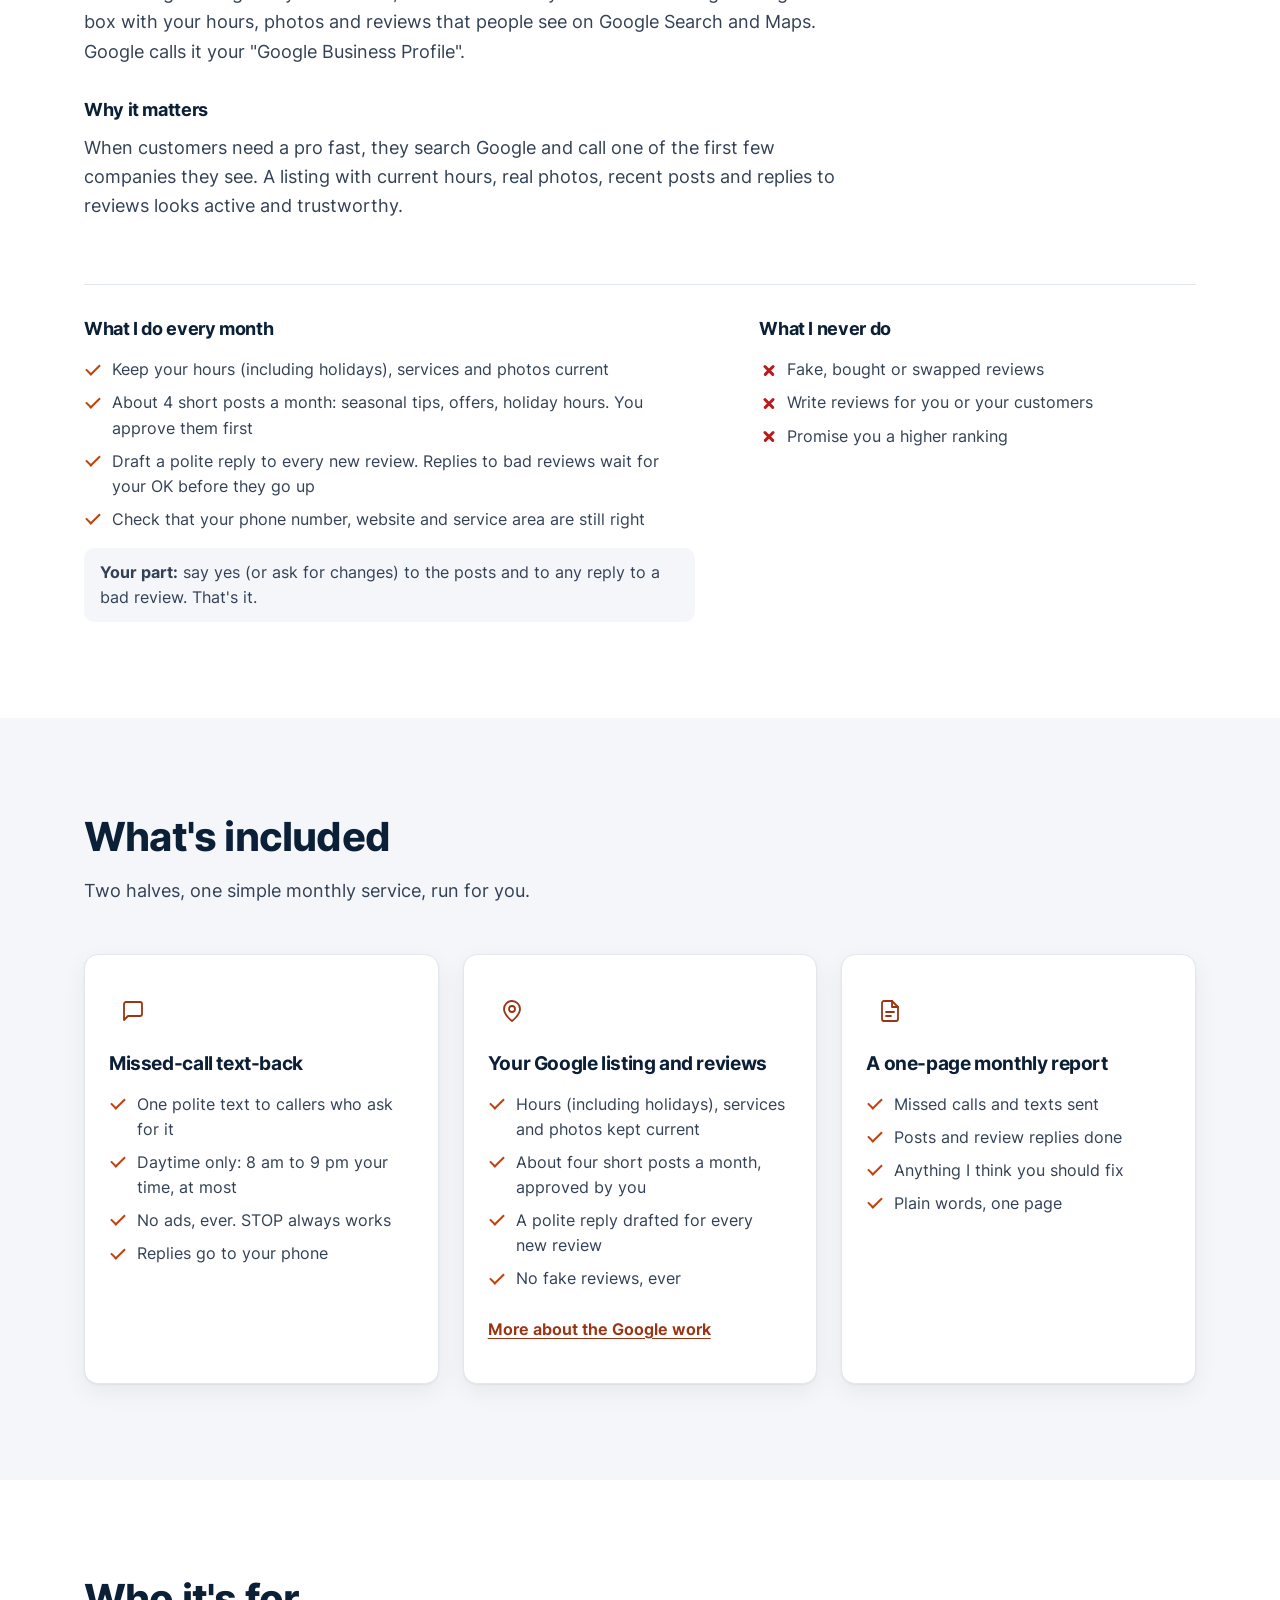
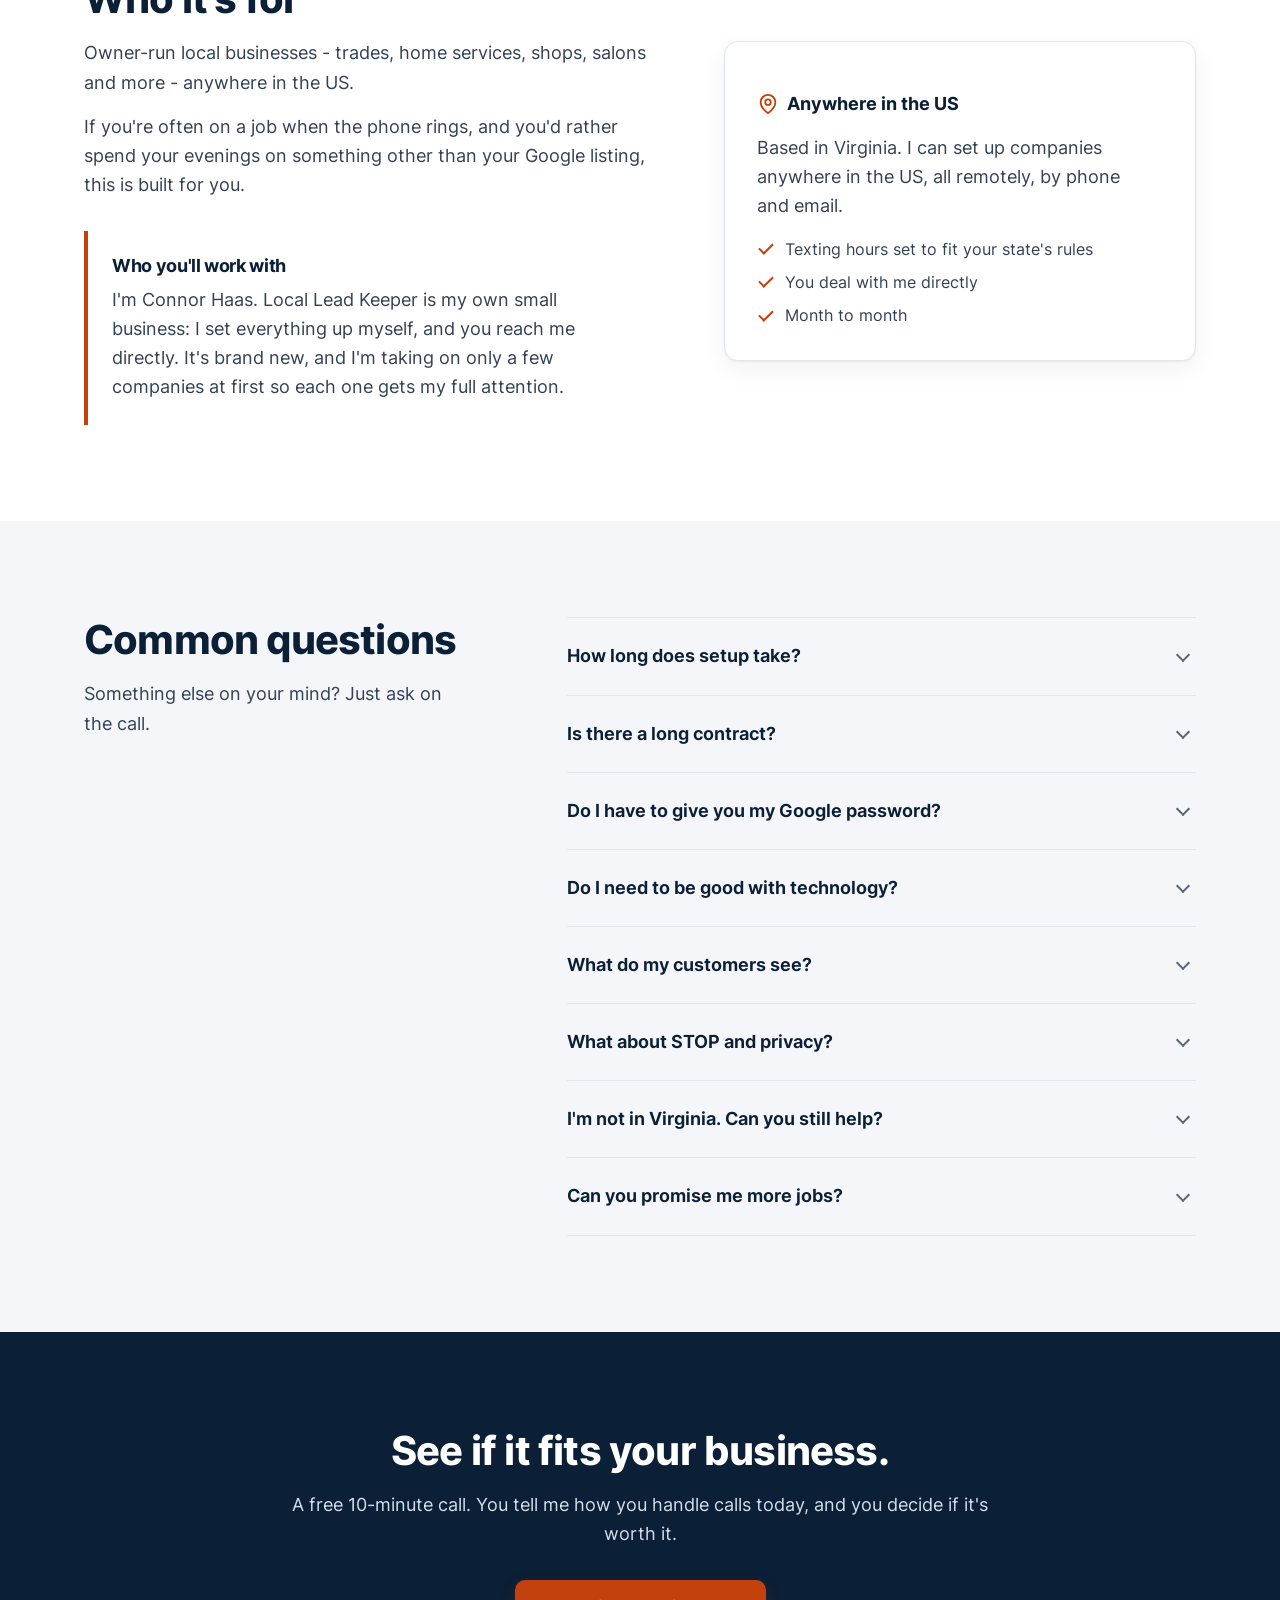
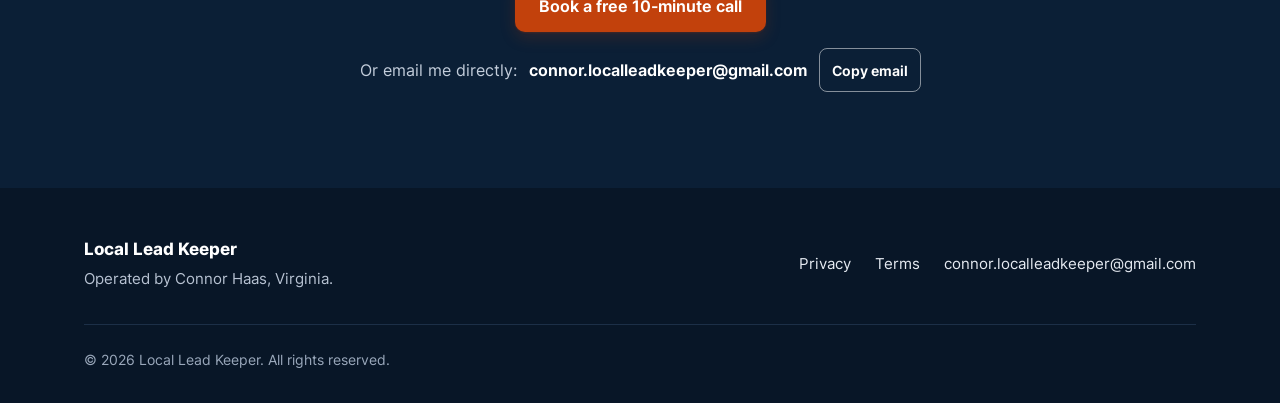
==== commit 3f915f03: "Round 5: no trade list anywhere, hero phone shows the whole conversation, 'See it work' demos (text-" ====
--- a/index.html
+++ b/index.html
@@ -5,13 +5,13 @@
 <meta name="viewport" content="width=device-width, initial-scale=1">
 <meta http-equiv="Content-Security-Policy" content="default-src 'none'; script-src 'self'; style-src 'self'; img-src 'self'; font-src 'self'; manifest-src 'self'; base-uri 'none'; form-action 'none'; require-trusted-types-for 'script'">
 <meta name="referrer" content="no-referrer">
-<title>Local Lead Keeper | Missed-call text-back and Google listing upkeep for local service businesses</title>
-<meta name="description" content="Missed-call text-back plus monthly upkeep of your Google listing and reviews, for busy local service businesses across the US: HVAC, plumbing, roofing, electrical, landscaping, cleaning, auto repair and more. Based in Virginia.">
+<title>Local Lead Keeper | Missed-call text-back and Google listing upkeep for local businesses</title>
+<meta name="description" content="Missed-call text-back plus monthly upkeep of your Google listing and reviews, for owner-run local businesses across the US. Based in Virginia.">
 <link rel="canonical" href="https://local-lead-keeper.github.io/">
 <meta property="og:type" content="website">
 <meta property="og:site_name" content="Local Lead Keeper">
 <meta property="og:title" content="Local Lead Keeper | Catch every missed call. Look your best on Google.">
-<meta property="og:description" content="Missed-call text-back plus monthly upkeep of your Google listing and reviews, for busy local service businesses across the US: HVAC, plumbing, roofing, electrical, landscaping, cleaning, auto repair and more.">
+<meta property="og:description" content="Missed-call text-back plus monthly upkeep of your Google listing and reviews, for owner-run local businesses across the US.">
 <meta property="og:url" content="https://local-lead-keeper.github.io/">
 <meta property="og:image" content="https://local-lead-keeper.github.io/assets/img/og.png">
 <meta property="og:image:width" content="1200">
@@ -25,6 +25,7 @@
 <link rel="preload" href="assets/fonts/inter-var.woff2" as="font" type="font/woff2" crossorigin>
 <link rel="stylesheet" href="assets/css/site.css">
 <script src="assets/js/site.js" defer></script>
+<script src="assets/js/demos.js" defer></script>
 <script type="application/ld+json">
 {
   "@context": "https://schema.org",
@@ -32,7 +33,7 @@
   "name": "Local Lead Keeper",
   "url": "https://local-lead-keeper.github.io/",
   "email": "connor.localleadkeeper@gmail.com",
-  "description": "Missed-call text-back plus monthly upkeep of your Google listing and reviews, for busy local service businesses across the US: HVAC, plumbing, roofing, electrical, landscaping, cleaning, auto repair and more.",
+  "description": "Missed-call text-back plus monthly upkeep of your Google listing and reviews, for owner-run local businesses across the US.",
   "image": "https://local-lead-keeper.github.io/assets/img/og.png",
   "logo": "https://local-lead-keeper.github.io/assets/img/apple-touch-icon.png",
   "founder": {
@@ -61,6 +62,7 @@
       <span class="brand-name">Local Lead <span>Keeper</span></span>
     </a>
     <nav class="nav" id="site-nav" aria-label="Main">
+      <a href="#see-it-work">See it work</a>
       <a href="#textback">Text-back</a>
       <a href="#google">Google listing</a>
       <a href="#included">What's included</a>
@@ -92,7 +94,7 @@
 <section class="hero">
   <div class="wrap hero-grid">
     <div class="hero-copy">
-      <p class="eyebrow">For busy local service businesses: HVAC, plumbing, roofing, electrical, landscaping, cleaning, auto repair and more</p>
+      <p class="eyebrow">For local businesses that live on their phone</p>
       <h1>Catch every missed call. Look your best on Google.</h1>
       <p class="lead">The text catches the caller you missed. The Google listing makes them pick you in the first place.</p>
       <div class="halves">
@@ -181,6 +183,238 @@
       </div>
       <figcaption>Your Google listing: hours, posts and review replies kept current.</figcaption>
     </figure>
+    </div>
+  </div>
+</section>
+
+<section class="section soft demos" id="see-it-work" aria-labelledby="demos-h">
+  <div class="wrap">
+    <div class="narrow-head">
+      <p class="half-tag">See it work</p>
+      <h2 id="demos-h">See it work</h2>
+      <p class="section-lead">Three short examples, each with a made-up business. Nothing here is a real client, customer or review.</p>
+    </div>
+    <div class="demo-tabs" role="tablist" aria-label="Pick an example">
+      <button class="demo-tab" type="button" role="tab" id="tab-a" aria-controls="demo-a" aria-selected="true">Text-back</button>
+      <button class="demo-tab" type="button" role="tab" id="tab-b" aria-controls="demo-b" aria-selected="false" tabindex="-1">Google listing</button>
+      <button class="demo-tab" type="button" role="tab" id="tab-c" aria-controls="demo-c" aria-selected="false" tabindex="-1">Monthly report</button>
+    </div>
+
+    <!-- A: missed-call text-back -->
+    <div class="demo" id="demo-a" role="tabpanel" aria-labelledby="tab-a" data-demo>
+      <header class="demo-head">
+        <span class="example-tag">Example</span>
+        <h3>Missed-call text-back</h3>
+        <p class="demo-biz">Example: Bright Cuts Salon (a made-up business)</p>
+      </header>
+      <div class="demo-body">
+        <div class="demo-side">
+          <div class="variants" role="group" aria-label="Which call to watch">
+            <button class="variant" type="button" data-variant="day" aria-pressed="true">Daytime call</button>
+            <button class="variant" type="button" data-variant="night" aria-pressed="false">After-hours call</button>
+          </div>
+          <p class="demo-cap" role="status" aria-live="polite" data-intro="Press Play to watch a missed call turn into a text."></p>
+          <div class="demo-controls">
+            <button class="dbtn dbtn-play" type="button">Play</button>
+            <button class="dbtn dbtn-pause" type="button" disabled>Pause</button>
+          </div>
+          <ol class="demo-steps" data-for="day">
+            <li data-ms="2600">A customer calls Bright Cuts Salon (an example). Everyone is busy, so the phone rings.</li>
+            <li data-ms="2200">Nobody answers. The call rolls over to the texting line.</li>
+            <li data-ms="4800">The caller hears a short greeting that asks them to press 1 if they would like a text.</li>
+            <li data-ms="2200">The caller presses 1.</li>
+            <li data-ms="3200">One text goes out from the business, right away, in the business name.</li>
+            <li data-ms="3000">The owner gets a missed-call alert on their phone.</li>
+            <li data-ms="2800">The customer replies with what they need.</li>
+            <li data-ms="3600">The reply goes to the owner's phone too. The owner calls or texts back when free. STOP always works.</li>
+          </ol>
+          <ol class="demo-steps" data-for="night" hidden>
+            <li data-ms="2600">It is 10:32 PM and the salon is closed. A customer calls anyway.</li>
+            <li data-ms="2200">Nobody answers. The call rolls over to the texting line.</li>
+            <li data-ms="5000">The greeting says the text will come after 8 AM, when texting hours start, and asks the caller to press 1.</li>
+            <li data-ms="3000">The caller presses 1 and hears: "We will text you at this number after 8 AM."</li>
+            <li data-ms="3200">The owner gets the missed-call alert right away. The text is waiting for 8:00 AM.</li>
+            <li data-ms="3200">Next morning at 8:00 AM, texting hours start and the one text goes out. No late-night text.</li>
+            <li data-ms="2800">The customer replies.</li>
+            <li data-ms="3600">The reply goes to the owner's phone. STOP always works.</li>
+          </ol>
+        </div>
+        <div class="stage" aria-hidden="true">
+          <div class="scene" data-scene="day">
+            <div class="tb">
+              <div class="mini-phone">
+                <p class="mp-label">The caller's phone</p>
+                <div class="mp-screen">
+                  <div class="pane pane-call" data-until="5">
+                    <p class="call-who">Bright Cuts Salon</p>
+                    <div class="call-state">
+                      <p class="call-line ringing" data-at="1" data-until="2">Ringing...</p>
+                      <p class="call-line" data-at="2" data-until="3">No answer</p>
+                      <p class="call-line" data-at="3">Recorded greeting</p>
+                    </div>
+                    <p class="greet" data-at="3">Thanks for calling Bright Cuts Salon. Sorry we missed your call. To get one text from us at this number about your call, press 1 now. Message and data rates may apply. You can reply STOP to opt out or HELP for help. Or stay on the line to leave a message.</p>
+                    <p class="keypress" data-at="4"><span>1</span> The caller presses 1</p>
+                  </div>
+                  <div class="pane pane-thread" data-at="5">
+                    <p class="meta">Today 2:14 PM</p>
+                    <p class="bubble in">Sorry we missed you, this is Bright Cuts Salon. How can we help? Reply STOP to opt out.</p>
+                    <p class="bubble out" data-at="7">Hi, do you have any openings Saturday morning?</p>
+                    <p class="meta right" data-at="7">Delivered</p>
+                  </div>
+                </div>
+              </div>
+              <div class="owner">
+                <p class="mp-label">The owner's phone</p>
+                <div class="alert" data-at="6"><p class="alert-t">Text message</p><p>Bright Cuts Salon: missed call from (757) 555-0123 at 2:14 PM. Voicemail: none. We texted them.</p></div>
+                <div class="alert" data-at="8"><p class="alert-t">Text message</p><p>Bright Cuts Salon: text from (757) 555-0123 (their words): "Hi, do you have any openings Saturday morning?"</p></div>
+              </div>
+            </div>
+          </div>
+          <div class="scene" data-scene="night" hidden>
+            <div class="tb">
+              <div class="mini-phone">
+                <p class="mp-label">The caller's phone</p>
+                <div class="mp-screen">
+                  <div class="pane pane-call" data-until="6">
+                    <p class="call-who">Bright Cuts Salon</p>
+                    <div class="call-state">
+                      <p class="call-line ringing" data-at="1" data-until="2">Ringing... 10:32 PM</p>
+                      <p class="call-line" data-at="2" data-until="3">No answer</p>
+                      <p class="call-line" data-at="3">Recorded greeting</p>
+                    </div>
+                    <p class="greet" data-at="3">Thanks for calling Bright Cuts Salon. Sorry we missed your call. To get one text from us at this number about your call after 8 AM, press 1 now. Message and data rates may apply. You can reply STOP to opt out or HELP for help. Or stay on the line to leave a message.</p>
+                    <p class="keypress" data-at="4"><span>1</span> The caller presses 1</p>
+                  </div>
+                  <div class="pane pane-thread" data-at="6">
+                    <p class="meta">Wed 8:00 AM</p>
+                    <p class="bubble in">Sorry we missed you, this is Bright Cuts Salon. How can we help? Reply STOP to opt out.</p>
+                    <p class="bubble out" data-at="7">Hi, do you have any openings Saturday morning?</p>
+                    <p class="meta right" data-at="7">Delivered</p>
+                  </div>
+                </div>
+              </div>
+              <div class="owner">
+                <p class="mp-label">The owner's phone</p>
+                <div class="alert" data-at="5"><p class="alert-t">Text message &middot; 10:32 PM</p><p>Bright Cuts Salon: missed call from (757) 555-0123 at 10:32 PM. Voicemail: none. We will text them at 8:00 AM.</p></div>
+                <div class="alert" data-at="8"><p class="alert-t">Text message &middot; 8:03 AM</p><p>Bright Cuts Salon: text from (757) 555-0123 (their words): "Hi, do you have any openings Saturday morning?"</p></div>
+              </div>
+            </div>
+          </div>
+        </div>
+      </div>
+    </div>
+
+    <!-- B: Google listing upkeep -->
+    <div class="demo" id="demo-b" role="tabpanel" aria-labelledby="tab-b" data-demo>
+      <header class="demo-head">
+        <span class="example-tag">Example</span>
+        <h3>Google listing upkeep</h3>
+        <p class="demo-biz">Example: Ridge Auto Care (a made-up business)</p>
+      </header>
+      <div class="demo-body">
+        <div class="demo-side">
+          <p class="demo-cap" role="status" aria-live="polite" data-intro="Press Play to watch a listing get looked after."></p>
+          <div class="demo-controls">
+            <button class="dbtn dbtn-play" type="button">Play</button>
+            <button class="dbtn dbtn-pause" type="button" disabled>Pause</button>
+          </div>
+          <ol class="demo-steps" data-for="main">
+            <li data-ms="3200">Before: this example listing has no holiday hours, an old post, and two reviews nobody has answered.</li>
+            <li data-ms="3000">Holiday hours get filled in, so customers are never unsure if you are open.</li>
+            <li data-ms="3000">A fresh post goes up. You approve posts first.</li>
+            <li data-ms="3200">A polite reply goes up under the good review.</li>
+            <li data-ms="3600">The bad review gets a drafted reply too, but it waits for your OK. Bad reviews wait for your OK.</li>
+            <li data-ms="2400">After: hours right, a recent post, every review handled.</li>
+          </ol>
+        </div>
+        <div class="stage" aria-hidden="true">
+          <div class="scene" data-scene="main">
+            <div class="listing demo-listing">
+              <div class="listing-in">
+                <p class="ba-chip"><span class="ba-b" data-until="2">Before</span><span class="ba-w" data-at="2" data-until="6">Updating...</span><span class="ba-a" data-at="6">After</span></p>
+                <div class="l-head">
+                  <span class="avatar">RA</span>
+                  <div><p class="l-name">Example: Ridge Auto Care</p><p class="l-cat">Local business</p></div>
+                </div>
+                <div class="sw l-hours-sw">
+                  <p class="l-hours warn b" data-until="2">Holiday hours: not set</p>
+                  <p class="l-hours good a" data-at="2">Holiday hours: Thanksgiving closed &middot; Fri 8 AM to 4 PM</p>
+                </div>
+                <div class="l-post">
+                  <div class="sw">
+                    <div class="b" data-until="3"><p class="l-label">Latest post &middot; 4 months ago</p><p>Summer road-trip check-ups.</p></div>
+                    <div class="a" data-at="3"><p class="l-label">Latest post &middot; just now</p><p>Winter tire check: book before the first freeze. Call or message us.</p></div>
+                  </div>
+                </div>
+                <div class="l-review">
+                  <p class="l-who"><span class="avatar sm">A</span><span>Example reviewer A</span><span class="mstars">5 stars</span></p>
+                  <p>"Quick, honest and fair on price." <span class="l-ex">(example review)</span></p>
+                  <div class="sw">
+                    <p class="noreply b" data-until="4">No reply yet</p>
+                    <div class="l-reply a" data-at="4"><p class="l-label">Response from the owner</p><p>Thanks for stopping in! We're glad it was quick and easy.</p></div>
+                  </div>
+                </div>
+                <div class="l-review">
+                  <p class="l-who"><span class="avatar sm">B</span><span>Example reviewer B</span><span class="mstars">2 stars</span></p>
+                  <p>"Waited longer than I was told." <span class="l-ex">(example review)</span></p>
+                  <div class="sw">
+                    <p class="noreply b" data-until="5">No reply yet</p>
+                    <div class="l-reply draft a" data-at="5"><p class="l-label">Draft reply: waiting for your OK</p><p>We're sorry about the wait and would like to make it right. Please call us.</p><p class="okline">Bad reviews wait for your OK before anything is posted.</p></div>
+                  </div>
+                </div>
+              </div>
+            </div>
+          </div>
+        </div>
+      </div>
+    </div>
+
+    <!-- C: monthly report -->
+    <div class="demo" id="demo-c" role="tabpanel" aria-labelledby="tab-c" data-demo>
+      <header class="demo-head">
+        <span class="example-tag">Example</span>
+        <h3>The one-page monthly report</h3>
+        <p class="demo-biz">Example: Harbor Home Services (a made-up business)</p>
+      </header>
+      <div class="demo-body">
+        <div class="demo-side">
+          <p class="demo-cap" role="status" aria-live="polite" data-intro="Press Play to watch a report fill in."></p>
+          <div class="demo-controls">
+            <button class="dbtn dbtn-play" type="button">Play</button>
+            <button class="dbtn dbtn-pause" type="button" disabled>Pause</button>
+          </div>
+          <ol class="demo-steps" data-for="main">
+            <li data-ms="2600">Each month you get one page, in plain words. This is an example for a made-up business.</li>
+            <li data-ms="2800">Missed calls: how many came in while nobody could answer.</li>
+            <li data-ms="3000">Texts sent to callers who asked for one, and how many replied.</li>
+            <li data-ms="3200">Google posts done and reviews answered, including the reply that waited for the owner's OK.</li>
+            <li data-ms="3600">And what I would fix next month.</li>
+          </ol>
+        </div>
+        <div class="stage" aria-hidden="true">
+          <div class="scene" data-scene="main">
+            <div class="paper">
+              <p class="paper-tag">Example numbers, not a real client</p>
+              <p class="paper-title">Example: Harbor Home Services</p>
+              <p class="paper-sub">Monthly report &middot; October</p>
+              <div class="mgrid">
+                <div class="m"><p class="m-l">Missed calls</p><div class="sw"><p class="m-n b" data-until="2">-</p><p class="m-n a" data-at="2">18</p></div></div>
+                <div class="m"><p class="m-l">Texts sent</p><div class="sw"><p class="m-n b" data-until="3">-</p><p class="m-n a" data-at="3">11</p></div></div>
+                <div class="m"><p class="m-l">Customers who replied</p><div class="sw"><p class="m-n b" data-until="3">-</p><p class="m-n a" data-at="3">6</p></div></div>
+                <div class="m"><p class="m-l">Google posts done</p><div class="sw"><p class="m-n b" data-until="4">-</p><p class="m-n a" data-at="4">4</p></div></div>
+                <div class="m"><p class="m-l">Reviews answered</p><div class="sw"><p class="m-n b" data-until="4">-</p><p class="m-n a" data-at="4">5</p></div></div>
+              </div>
+              <div class="fix">
+                <p class="m-l">What I'd fix next month</p>
+                <div class="sw">
+                  <p class="b" data-until="5">...</p>
+                  <ul class="a" data-at="5"><li>Add your Saturday hours to Google. Two callers asked for them.</li><li>Add 3 photos of recent jobs to the listing.</li></ul>
+                </div>
+              </div>
+            </div>
+          </div>
+        </div>
+      </div>
     </div>
   </div>
 </section>
@@ -311,7 +545,7 @@
   <div class="wrap who-grid">
     <div>
       <h2>Who it's for</h2>
-      <p class="section-lead">Owner-run local service businesses: HVAC, plumbing, roofing, electrical, landscaping, cleaning, auto repair and more, wherever you are in the US.</p>
+      <p class="section-lead">Owner-run local businesses - trades, home services, shops, salons and more - anywhere in the US.</p>
       <p>If you're often on a job when the phone rings, and you'd rather spend your evenings on something other than your Google listing, this is built for you.</p>
       <div class="person">
         <h3>Who you'll work with</h3>
--- a/assets/css/site.css
+++ b/assets/css/site.css
@@ -490,3 +490,164 @@
   .hero .half-line { display: none; }
   .half { padding: var(--s3) var(--s2); }
 }
+
+/* ===== Round 5 ===== */
+[hidden] { display: none !important; }
+@media (min-width: 1200px) { :root { --wrap: 1160px; } }
+@media (min-width: 2000px) { :root { --wrap: 1320px; } body { font-size: 20px; } }
+
+/* Hero mocks: phone as tall as the listing, nothing clipped */
+.hero-grid { align-items: center; }
+@media (min-width: 961px) { .hero-grid { grid-template-columns: minmax(0, 1fr) minmax(0, 1.12fr); } }
+.hero-mocks { display: grid; grid-template-columns: 1fr 1fr; gap: var(--s5); align-items: stretch; }
+.hero-mocks .phone-fig, .hero-mocks .listing-fig { height: 100%; min-width: 0; justify-content: flex-start; }
+.hero-mocks .phone { max-width: none; width: 100%; aspect-ratio: auto; flex: 1; display: flex; flex-direction: column; }
+.hero-mocks .phone-screen { flex: 1; height: auto; min-height: 0; }
+.hero-mocks .listing { max-width: none; flex: 1; }
+.hero-mocks figcaption { max-width: none; }
+@media (max-width: 960px) {
+  .hero-mocks { max-width: 640px; margin: 0 auto; width: 100%; }
+}
+@media (max-width: 640px) {
+  .hero-mocks { grid-template-columns: 1fr; justify-items: stretch; gap: var(--s6); max-width: 340px; }
+  .hero-mocks .phone-screen { min-height: 0; }
+}
+.phone-msgs { justify-content: flex-start; }
+.phone-msgs .bubble { overflow-wrap: anywhere; }
+
+/* See it work */
+.demos { padding-top: var(--s8); }
+.narrow-head { max-width: 760px; }
+.demo-tabs { display: grid; grid-template-columns: repeat(3, 1fr); gap: var(--s2); margin: var(--s5) 0 var(--s4); max-width: 640px; }
+.demo-tab {
+  min-height: 48px; padding: 6px 8px; border: 1px solid var(--line); border-radius: 12px; background: #fff;
+  font: inherit; font-size: .95rem; font-weight: 650; line-height: 1.25; color: var(--ink); cursor: pointer;
+}
+.demo-tab:hover { border-color: var(--navy-2); }
+.demo-tab[aria-selected="true"] { background: var(--navy); color: #fff; border-color: var(--navy); }
+html:not(.js) .demo-tabs, html:not(.js) .variants, html:not(.js) .demo-controls { display: none; }
+html:not(.js) .demo + .demo { margin-top: var(--s6); }
+html:not(.js) .demo [data-until] { display: none; }
+.demo { background: #fff; border: 1px solid var(--line); border-radius: var(--radius); box-shadow: var(--shadow); padding: var(--s4); min-width: 0; }
+.demo-head { display: flex; flex-wrap: wrap; align-items: center; gap: var(--s2) var(--s3); }
+.demo-head h3 { font-size: 1.2rem; }
+.demo-biz { flex-basis: 100%; color: var(--muted); font-size: .95rem; margin-top: -4px; }
+.demo-body { display: grid; gap: var(--s4); margin-top: var(--s4); min-width: 0; }
+.demo-side { display: flex; flex-direction: column; gap: var(--s3); min-width: 0; }
+.stage { min-width: 0; }
+@media (min-width: 860px) {
+  .demo { padding: var(--s6); }
+  .demo-body { grid-template-columns: minmax(0, 1fr) minmax(0, 1.25fr); gap: var(--s7); align-items: start; }
+  .demo-side { order: 1; position: sticky; top: 88px; }
+  .stage { order: 2; }
+}
+.variants { display: flex; gap: var(--s2); flex-wrap: wrap; }
+.variant {
+  min-height: 44px; padding: 0 var(--s4); border: 1px solid var(--line); border-radius: 999px; background: #fff;
+  font: inherit; font-size: .95rem; font-weight: 650; color: var(--ink); cursor: pointer;
+}
+.variant[aria-pressed="true"] { background: var(--accent-soft); border-color: var(--accent); color: var(--accent-dark); }
+.demo-cap { min-height: 4.8em; font-size: 1rem; line-height: 1.5; color: var(--ink); font-weight: 550; }
+@media (min-width: 860px) { .demo-cap { font-size: 1.1rem; min-height: 6em; } }
+.demo-controls { display: flex; gap: var(--s3); }
+.dbtn {
+  min-width: 96px; min-height: 48px; padding: 0 var(--s5); border-radius: 12px; font: inherit; font-size: 1rem; font-weight: 700; cursor: pointer;
+  background: var(--accent-dark); color: #fff; border: 2px solid var(--accent-dark);
+}
+.dbtn:hover { background: #7c2d12; border-color: #7c2d12; }
+.dbtn-pause { background: #fff; color: var(--ink); border-color: var(--navy-2); }
+.dbtn-pause:hover { background: var(--soft); border-color: var(--navy-2); }
+.dbtn:disabled { opacity: .45; cursor: default; }
+.demo-steps { margin: 0; padding-left: 1.3em; font-size: 1rem; line-height: 1.5; }
+.demo-steps li + li { margin-top: var(--s2); }
+.js .demo:not(.reduced) .demo-steps { position: absolute; width: 1px; height: 1px; overflow: hidden; clip-path: inset(50%); white-space: nowrap; margin: 0; padding: 0; }
+.js .demo.reduced .demo-controls, .js .demo.reduced .demo-cap { display: none; }
+
+/* step reveal (JS adds .on / .gone) */
+.js .demo:not(.reduced) [data-at] { opacity: 0; transition: opacity .45s ease; }
+.js .demo:not(.reduced) [data-at].on { opacity: 1; }
+.js .demo:not(.reduced) [data-until] { transition: opacity .35s ease; }
+.js .demo:not(.reduced) [data-until].gone { opacity: 0; }
+.js .demo.reduced [data-until].gone { display: none; }
+.sw { display: grid; }
+.sw > * { grid-area: 1 / 1; min-width: 0; }
+.stage p { margin: 0; }
+
+/* A: text-back */
+.tb { display: grid; gap: var(--s4); }
+.mp-label { font-size: .875rem; font-weight: 650; letter-spacing: .05em; text-transform: uppercase; color: var(--muted); margin-bottom: var(--s2) !important; text-align: center; }
+.mini-phone { width: 100%; max-width: 300px; margin: 0 auto; }
+.mp-screen { display: grid; background: #fff; border: 8px solid var(--navy); border-radius: 30px; padding: var(--s4) var(--s3); min-height: 330px; }
+.pane { grid-area: 1 / 1; display: flex; flex-direction: column; gap: var(--s3); min-width: 0; font-size: .95rem; line-height: 1.4; }
+.pane-call { align-items: center; text-align: center; }
+.call-who { font-weight: 750; color: var(--ink); font-size: 1.1rem; }
+.call-state { display: grid; justify-items: center; min-height: 1.6em; }
+.call-state > * { grid-area: 1 / 1; }
+.call-line { color: var(--muted); font-weight: 650; }
+.ringing.on { animation: ringshake .5s ease-in-out infinite; }
+@keyframes ringshake { 0%, 100% { transform: rotate(0); } 25% { transform: rotate(-3deg); } 75% { transform: rotate(3deg); } }
+.greet { background: #e9edf2; color: var(--ink); border-radius: 14px; padding: 10px 12px; text-align: left; font-size: .875rem; line-height: 1.4; }
+.keypress { display: flex; align-items: center; gap: var(--s2); font-weight: 700; color: var(--accent-dark); }
+.keypress span { display: inline-grid; place-items: center; width: 34px; height: 34px; border-radius: 50%; background: var(--accent-dark); color: #fff; font-size: 1.1rem; }
+.pane-thread { justify-content: flex-start; }
+.owner { display: flex; flex-direction: column; gap: var(--s2); width: 100%; max-width: 300px; margin: 0 auto; }
+.alert { background: var(--navy); color: #fff; border-radius: 14px; padding: 10px 12px; font-size: .875rem; line-height: 1.4; min-height: 6.4em; }
+.alert-t { font-size: .875rem; color: #b8c4d6; font-weight: 650; margin-bottom: 2px !important; }
+@media (min-width: 560px) and (max-width: 859px) {
+  .tb { grid-template-columns: 1fr 1fr; align-items: start; }
+  .owner, .mini-phone { max-width: none; }
+}
+@media (min-width: 860px) {
+  .tb { grid-template-columns: 1fr 1fr; align-items: start; gap: var(--s5); }
+  .mini-phone, .owner { max-width: none; }
+}
+
+/* B: listing */
+.demo-listing { max-width: 440px; margin: 0 auto; box-shadow: var(--shadow); }
+.demo-listing .listing-in { padding: var(--s4); }
+.ba-chip { display: grid; justify-items: start; margin-bottom: var(--s3) !important; }
+.ba-chip > span { grid-area: 1 / 1; padding: 3px 12px; border-radius: 999px; font-size: .875rem; font-weight: 700; letter-spacing: .05em; text-transform: uppercase; }
+.ba-b { background: #fee2e2; color: #991b1b; }
+.ba-w { background: var(--soft); color: var(--navy-2); }
+.ba-a { background: #dcfce7; color: #166534; }
+.l-hours.warn { color: #92400e; font-weight: 650; }
+.l-hours.good { color: #166534; font-weight: 650; }
+.l-hours-sw { margin-top: var(--s2); }
+.mstars { color: #b45309; font-size: .875rem; font-weight: 700; }
+.l-ex { color: var(--muted); font-size: .875rem; }
+.noreply { margin-top: var(--s2) !important; padding: var(--s2) var(--s3); border: 1px dashed var(--line); border-radius: 10px; color: var(--muted); font-size: .875rem; align-self: start; }
+.l-reply.a { margin-top: var(--s2); }
+.l-reply.draft { border-left-color: #b45309; background: #fffbeb; }
+.okline { margin-top: var(--s2) !important; font-weight: 700; color: #92400e; font-size: .875rem; }
+
+/* C: report */
+.paper { background: #fff; border: 1px solid var(--line); border-radius: 6px; box-shadow: var(--shadow); padding: var(--s5) var(--s4); max-width: 480px; margin: 0 auto; }
+.paper-tag { display: inline-block; font-size: .875rem; font-weight: 700; color: var(--accent-dark); background: var(--accent-soft); border-radius: 999px; padding: 2px 10px; }
+.paper-title { margin-top: var(--s3) !important; font-size: 1.25rem; font-weight: 750; color: var(--ink); }
+.paper-sub { color: var(--muted); font-size: .95rem; padding-bottom: var(--s3); border-bottom: 2px solid var(--navy); }
+.mgrid { display: grid; grid-template-columns: 1fr 1fr; gap: var(--s3); margin-top: var(--s4); }
+.m { border: 1px solid var(--line); border-radius: 10px; padding: var(--s3); }
+.m:last-child { grid-column: 1 / -1; }
+.m-l { font-size: .875rem; font-weight: 650; color: var(--muted); }
+.m-n { font-size: 1.9rem; font-weight: 800; color: var(--ink); line-height: 1.2; }
+.fix { margin-top: var(--s4); padding: var(--s3); background: var(--soft); border-radius: 10px; }
+.fix ul { margin: var(--s2) 0 0; padding-left: 1.2em; font-size: .95rem; }
+.fix .b { margin-top: var(--s2) !important; color: var(--muted); }
+
+@media (prefers-reduced-motion: reduce) {
+  .demo *, .demo *::before { transition: none !important; animation: none !important; }
+}
+
+/* small phones */
+@media (max-width: 380px) {
+  .demo { padding: var(--s3); }
+  .demo-tab { font-size: .875rem; padding: 6px 4px; }
+  .mp-screen { border-width: 6px; padding: var(--s3) var(--s2); }
+}
+@media (max-height: 460px) and (orientation: landscape) {
+  .hero { padding: var(--s5) 0; }
+  .hero-mocks { max-width: 640px; grid-template-columns: 1fr 1fr; }
+}
+.hero-mocks .phone-msgs { font-size: 1rem; }
+.hero-mocks .contact, .hero-mocks .meta { font-size: .95rem; }
+.nav a { padding: 10px 8px; min-width: 44px; text-align: center; }
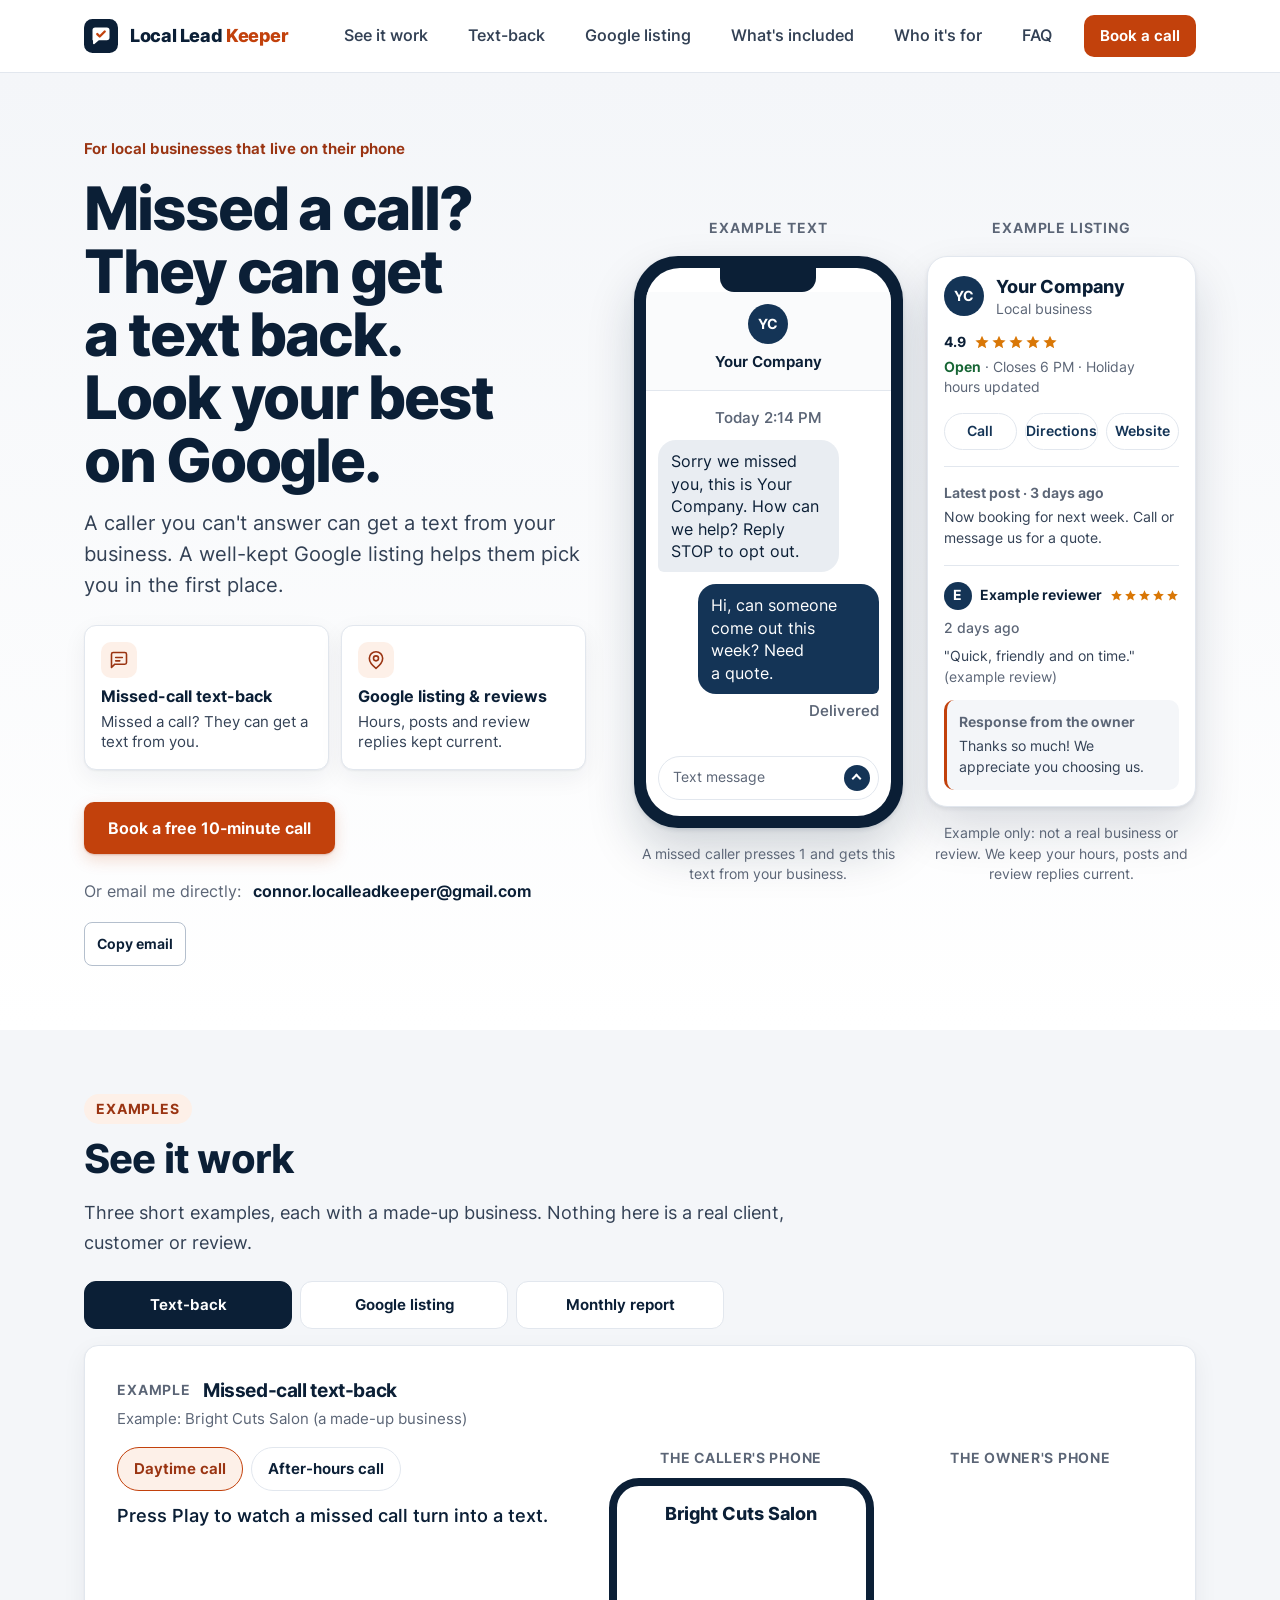
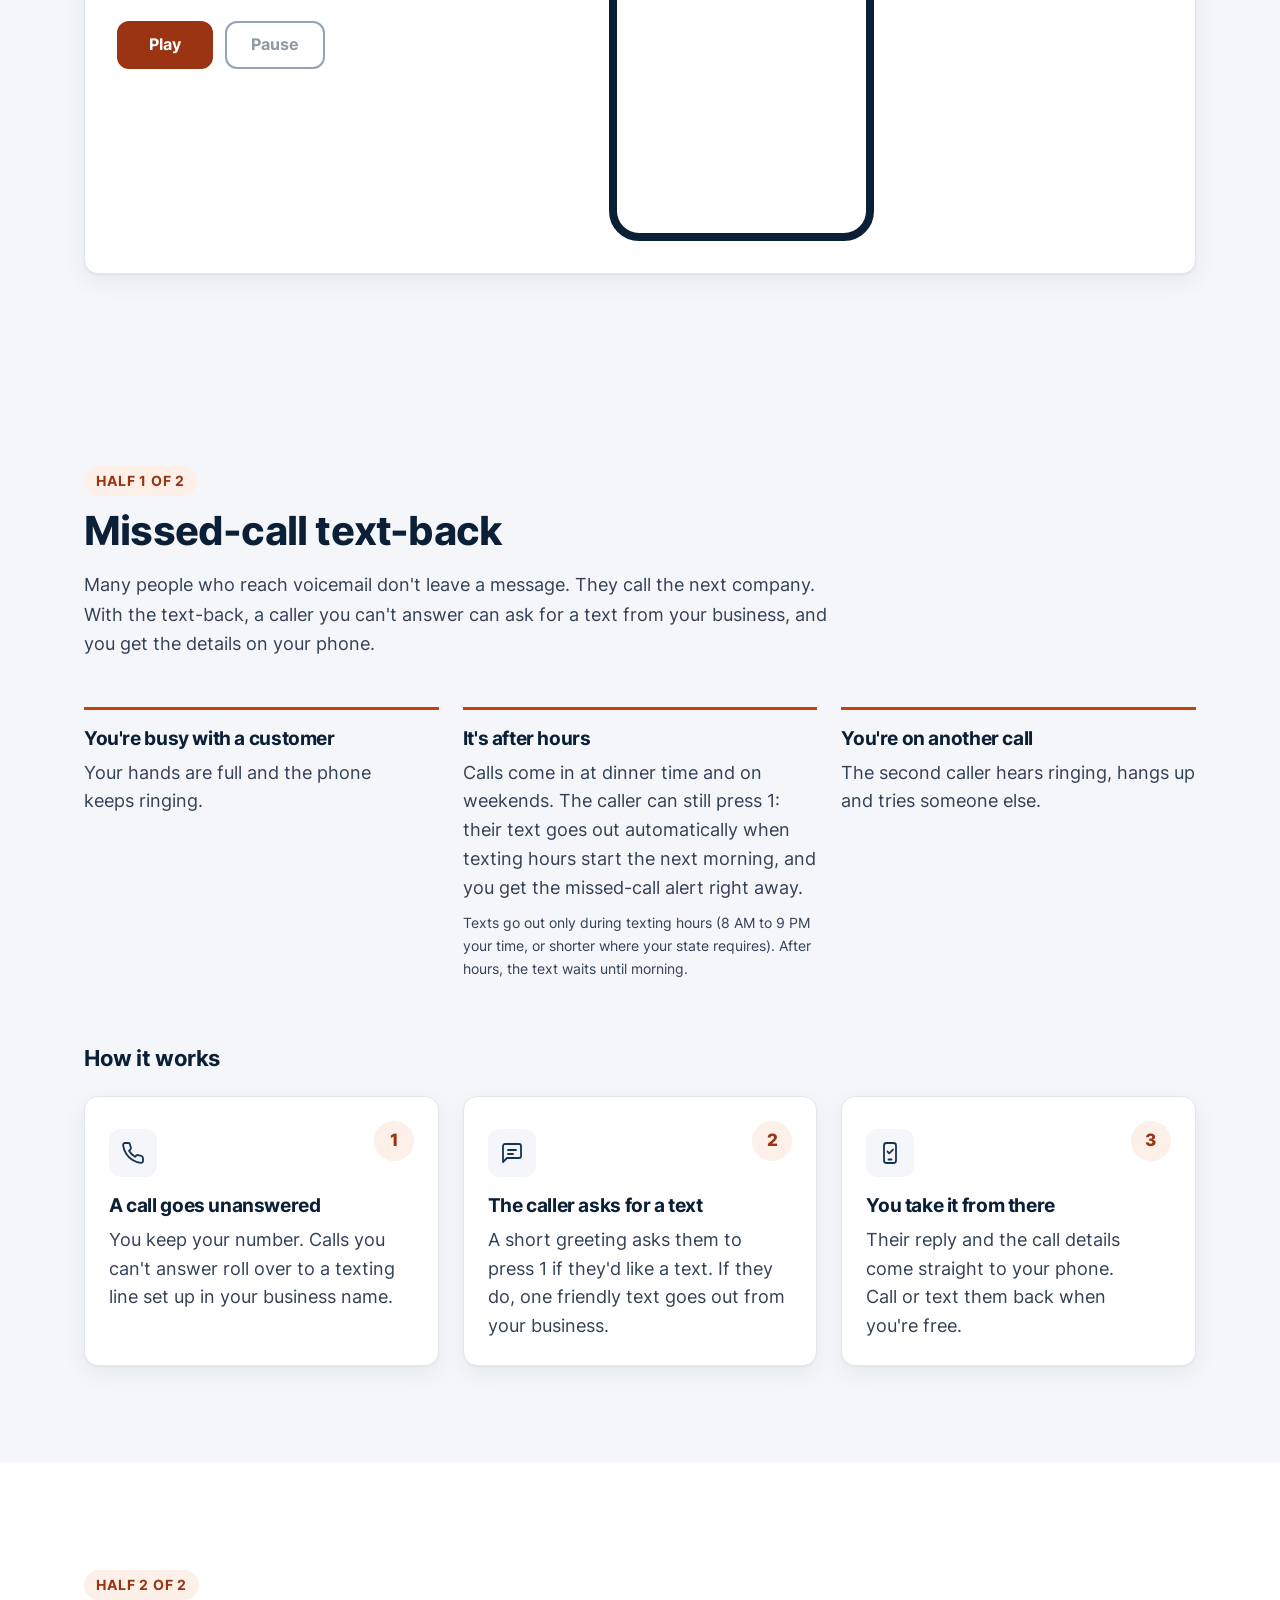
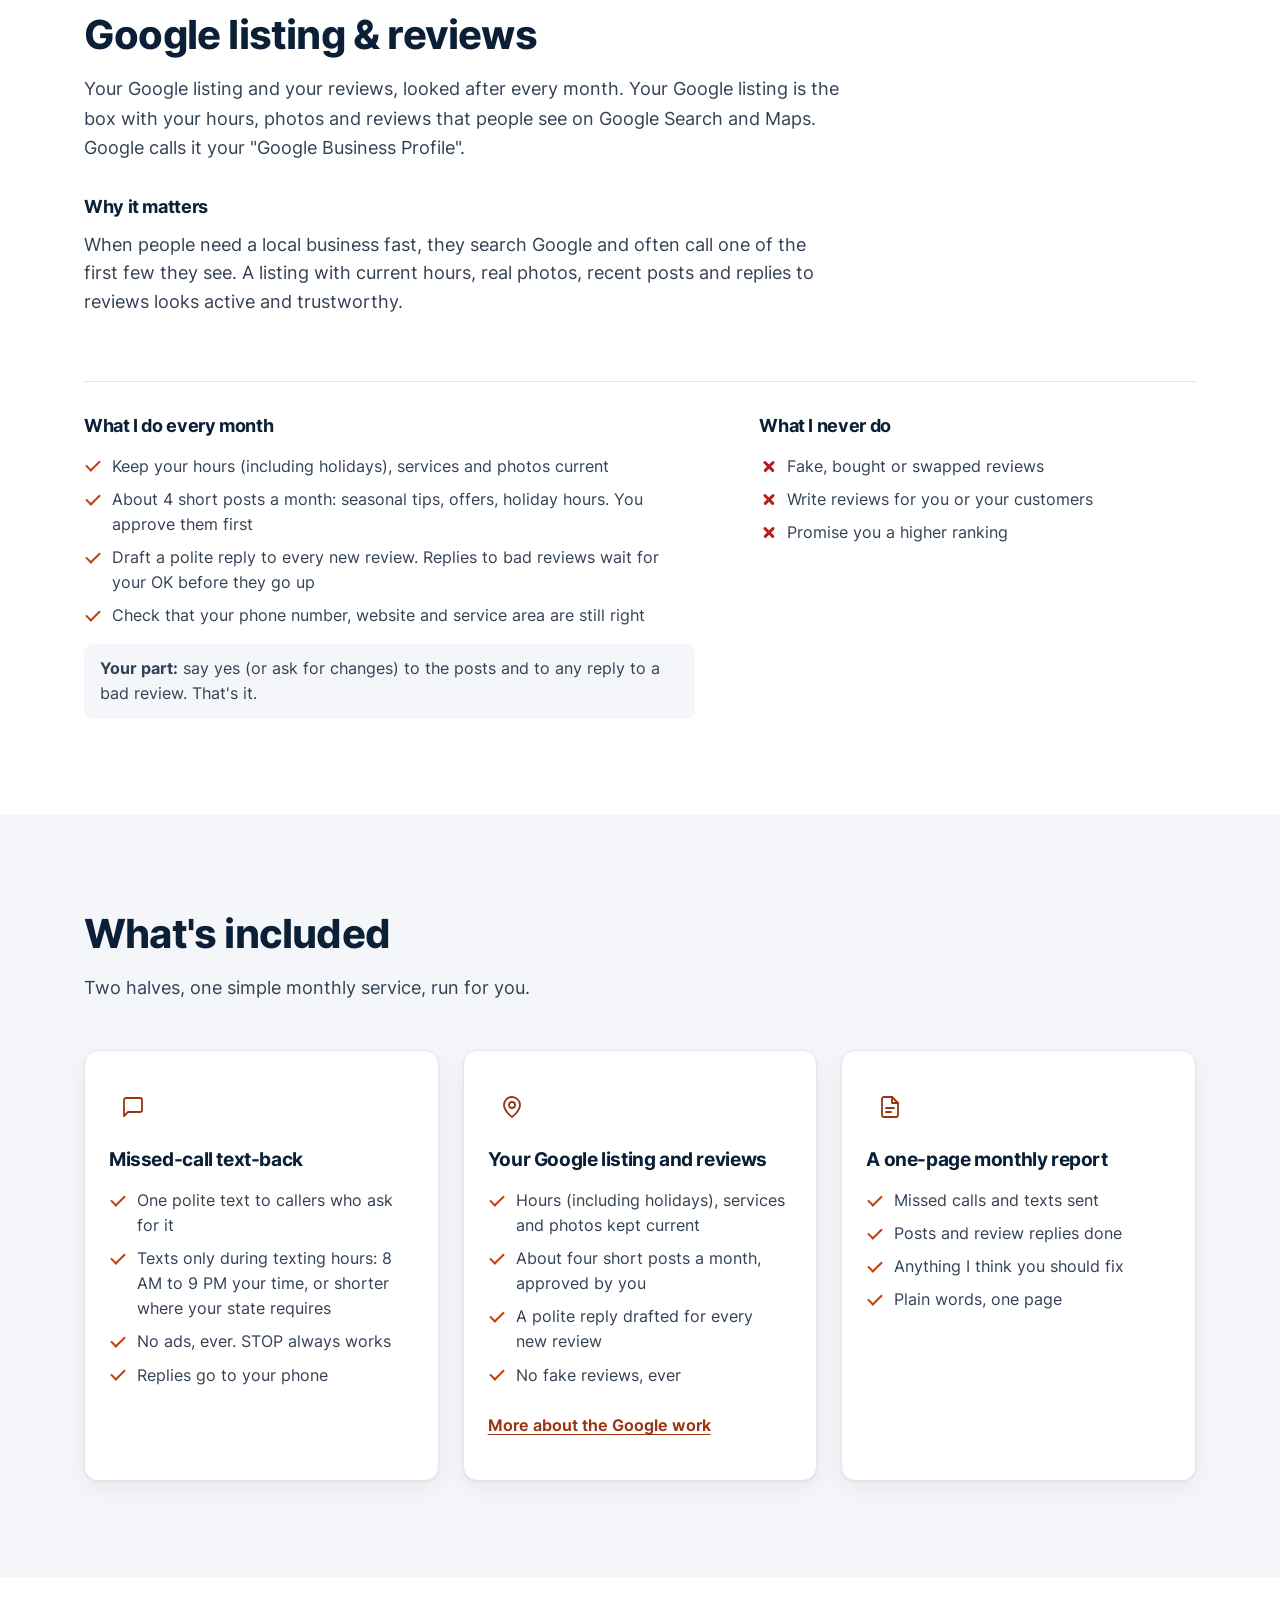
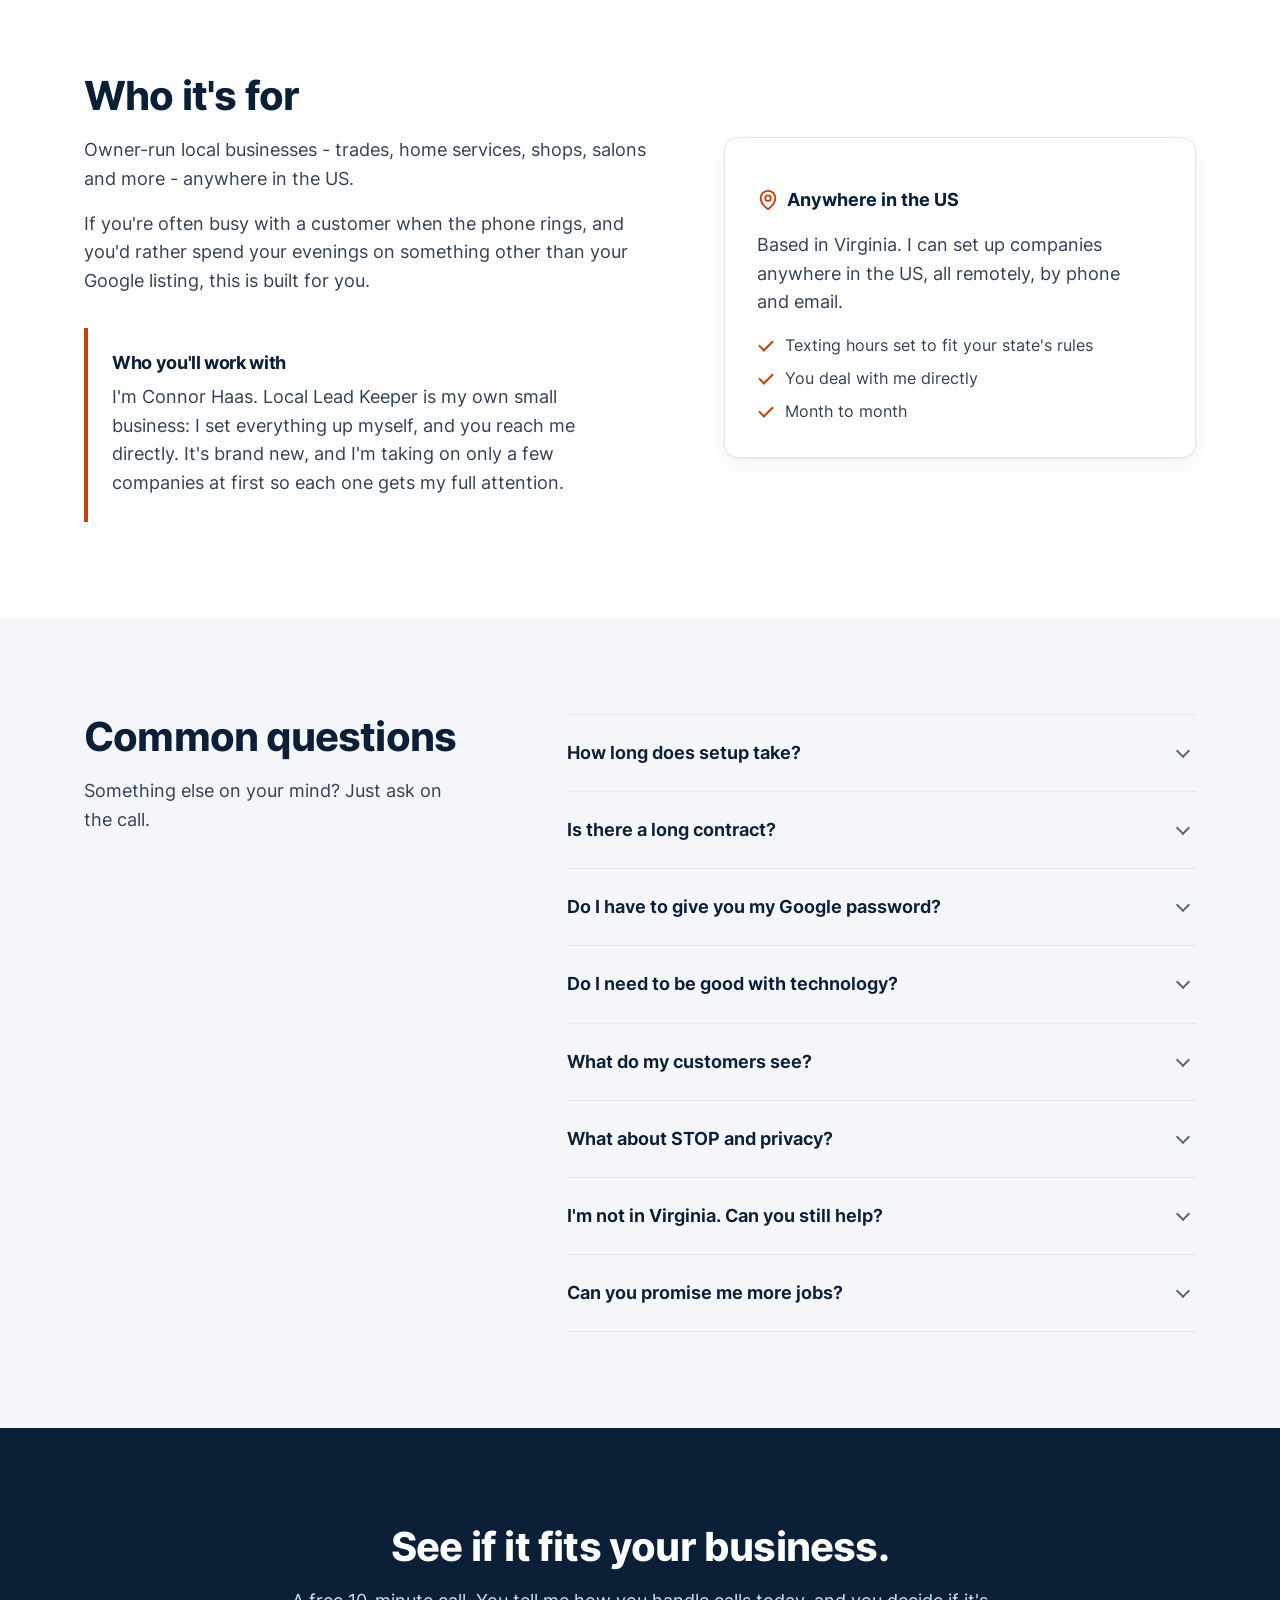
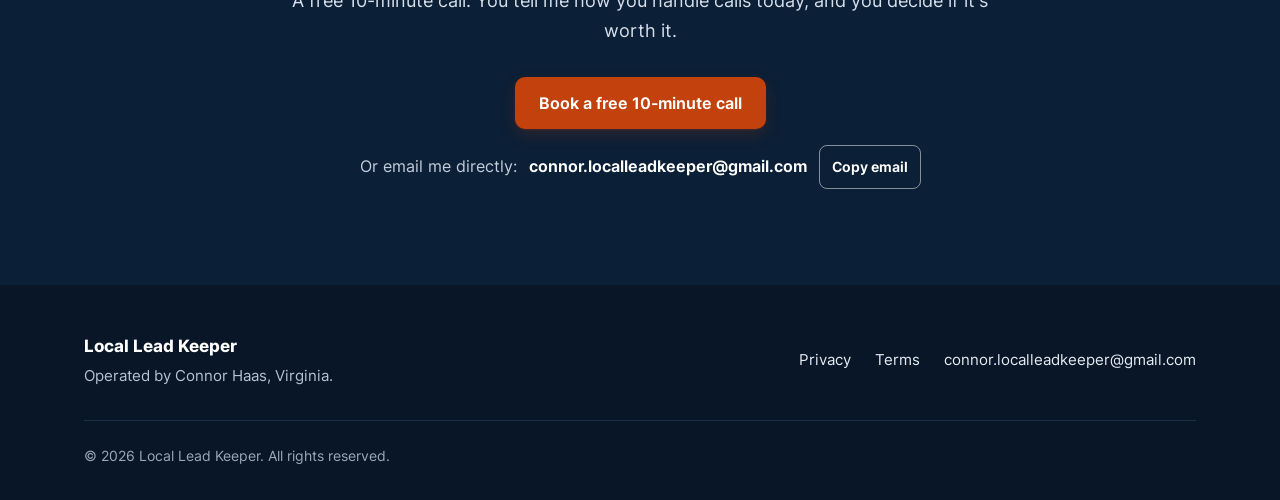
==== commit 046cd1b1: "Round 5b: clarity review fixes - honest headline (no 'every'), text-back wording, FAQ cost answer, e" ====
--- a/index.html
+++ b/index.html
@@ -5,18 +5,18 @@
 <meta name="viewport" content="width=device-width, initial-scale=1">
 <meta http-equiv="Content-Security-Policy" content="default-src 'none'; script-src 'self'; style-src 'self'; img-src 'self'; font-src 'self'; manifest-src 'self'; base-uri 'none'; form-action 'none'; require-trusted-types-for 'script'">
 <meta name="referrer" content="no-referrer">
-<title>Local Lead Keeper | Missed-call text-back and Google listing upkeep for local businesses</title>
+<title>Local Lead Keeper | Text back the calls you miss + Google listing care</title>
 <meta name="description" content="Missed-call text-back plus monthly upkeep of your Google listing and reviews, for owner-run local businesses across the US. Based in Virginia.">
 <link rel="canonical" href="https://local-lead-keeper.github.io/">
 <meta property="og:type" content="website">
 <meta property="og:site_name" content="Local Lead Keeper">
-<meta property="og:title" content="Local Lead Keeper | Catch every missed call. Look your best on Google.">
+<meta property="og:title" content="Local Lead Keeper | Text back the calls you miss + Google listing care">
 <meta property="og:description" content="Missed-call text-back plus monthly upkeep of your Google listing and reviews, for owner-run local businesses across the US.">
 <meta property="og:url" content="https://local-lead-keeper.github.io/">
 <meta property="og:image" content="https://local-lead-keeper.github.io/assets/img/og.png">
 <meta property="og:image:width" content="1200">
 <meta property="og:image:height" content="630">
-<meta property="og:image:alt" content="Local Lead Keeper: Catch every missed call. Look your best on Google.">
+<meta property="og:image:alt" content="Local Lead Keeper: Missed a call? They can get a text back. Look your best on Google.">
 <meta name="twitter:card" content="summary_large_image">
 <meta name="theme-color" content="#0b1f36">
 <link rel="icon" href="assets/img/favicon.svg" type="image/svg+xml">
@@ -95,18 +95,18 @@
   <div class="wrap hero-grid">
     <div class="hero-copy">
       <p class="eyebrow">For local businesses that live on their phone</p>
-      <h1>Catch every missed call. Look your best on Google.</h1>
-      <p class="lead">The text catches the caller you missed. The Google listing makes them pick you in the first place.</p>
+      <h1>Missed a call? They can get a text back. Look your best on Google.</h1>
+      <p class="lead">A caller you can't answer can get a text from your business. A well-kept Google listing helps them pick you in the first place.</p>
       <div class="halves">
         <a class="half" href="#textback">
           <span class="half-icon"><svg viewBox="0 0 24 24" aria-hidden="true"><path d="M21 15a2 2 0 0 1-2 2H7l-4 4V5a2 2 0 0 1 2-2h14a2 2 0 0 1 2 2z"/><path d="M8 9h8M8 13h5"/></svg></span>
           <span class="half-name">Missed-call text-back</span>
-          <span class="half-line">Can't pick up? Your caller can get a text from your business.</span>
+          <span class="half-line">Missed a call? They can get a text from you.</span>
         </a>
         <a class="half" href="#google">
           <span class="half-icon"><svg viewBox="0 0 24 24" aria-hidden="true"><path d="M20 10c0 6-8 12-8 12s-8-6-8-12a8 8 0 0 1 16 0z"/><circle cx="12" cy="10" r="3"/></svg></span>
           <span class="half-name">Google listing &amp; reviews</span>
-          <span class="half-line">Hours, posts and review replies kept current every month.</span>
+          <span class="half-line">Hours, posts and review replies kept current.</span>
         </a>
       </div>
       <div class="cta-row">
@@ -155,7 +155,7 @@
     </figure>
       <figure class="listing-fig">
       <span class="example-tag">Example listing</span>
-      <div class="listing" role="img" aria-label="Example of a Google listing for Your Company, a local business rated 4.9 stars, open until 6 PM with holiday hours updated. Latest post: now booking for next week. A five-star review from Jordan M. says: Came out the same day, explained everything and cleaned up after. Friendly and on time. The owner replied: Thanks, Jordan! We appreciate you choosing us.">
+      <div class="listing" role="img" aria-label="Example of a Google listing for Your Company, a local business rated 4.9 stars, open until 6 PM with holiday hours updated. Latest post: now booking for next week. A five-star example review from Example reviewer says: Quick, friendly and on time. The owner replied: Thanks so much! We appreciate you choosing us.">
         <div class="listing-in" aria-hidden="true">
           <div class="l-head">
             <span class="avatar">YC</span>
@@ -172,16 +172,16 @@
             <p>Now booking for next week. Call or message us for a quote.</p>
           </div>
           <div class="l-review">
-            <p class="l-who"><span class="avatar sm">JM</span><span>Jordan M.</span><span class="stars"><svg viewBox="0 0 24 24"><path d="M12 2.5l2.9 6.4 7 .7-5.3 4.7 1.6 6.9L12 17.6l-6.2 3.6 1.6-6.9L2.1 9.6l7-.7z"/></svg><svg viewBox="0 0 24 24"><path d="M12 2.5l2.9 6.4 7 .7-5.3 4.7 1.6 6.9L12 17.6l-6.2 3.6 1.6-6.9L2.1 9.6l7-.7z"/></svg><svg viewBox="0 0 24 24"><path d="M12 2.5l2.9 6.4 7 .7-5.3 4.7 1.6 6.9L12 17.6l-6.2 3.6 1.6-6.9L2.1 9.6l7-.7z"/></svg><svg viewBox="0 0 24 24"><path d="M12 2.5l2.9 6.4 7 .7-5.3 4.7 1.6 6.9L12 17.6l-6.2 3.6 1.6-6.9L2.1 9.6l7-.7z"/></svg><svg viewBox="0 0 24 24"><path d="M12 2.5l2.9 6.4 7 .7-5.3 4.7 1.6 6.9L12 17.6l-6.2 3.6 1.6-6.9L2.1 9.6l7-.7z"/></svg></span><span class="l-when">2 days ago</span></p>
-            <p>"Came out the same day, explained everything and cleaned up after. Friendly and on time."</p>
+            <p class="l-who"><span class="avatar sm">E</span><span>Example reviewer</span><span class="stars"><svg viewBox="0 0 24 24"><path d="M12 2.5l2.9 6.4 7 .7-5.3 4.7 1.6 6.9L12 17.6l-6.2 3.6 1.6-6.9L2.1 9.6l7-.7z"/></svg><svg viewBox="0 0 24 24"><path d="M12 2.5l2.9 6.4 7 .7-5.3 4.7 1.6 6.9L12 17.6l-6.2 3.6 1.6-6.9L2.1 9.6l7-.7z"/></svg><svg viewBox="0 0 24 24"><path d="M12 2.5l2.9 6.4 7 .7-5.3 4.7 1.6 6.9L12 17.6l-6.2 3.6 1.6-6.9L2.1 9.6l7-.7z"/></svg><svg viewBox="0 0 24 24"><path d="M12 2.5l2.9 6.4 7 .7-5.3 4.7 1.6 6.9L12 17.6l-6.2 3.6 1.6-6.9L2.1 9.6l7-.7z"/></svg><svg viewBox="0 0 24 24"><path d="M12 2.5l2.9 6.4 7 .7-5.3 4.7 1.6 6.9L12 17.6l-6.2 3.6 1.6-6.9L2.1 9.6l7-.7z"/></svg></span><span class="l-when">2 days ago</span></p>
+            <p>"Quick, friendly and on time." <span class="l-ex">(example review)</span></p>
             <div class="l-reply">
               <p class="l-label">Response from the owner</p>
-              <p>Thanks, Jordan! We appreciate you choosing us.</p>
+              <p>Thanks so much! We appreciate you choosing us.</p>
             </div>
           </div>
         </div>
       </div>
-      <figcaption>Your Google listing: hours, posts and review replies kept current.</figcaption>
+      <figcaption>Example only: not a real business or review. We keep your hours, posts and review replies current.</figcaption>
     </figure>
     </div>
   </div>
@@ -190,7 +190,7 @@
 <section class="section soft demos" id="see-it-work" aria-labelledby="demos-h">
   <div class="wrap">
     <div class="narrow-head">
-      <p class="half-tag">See it work</p>
+      <p class="half-tag">Examples</p>
       <h2 id="demos-h">See it work</h2>
       <p class="section-lead">Three short examples, each with a made-up business. Nothing here is a real client, customer or review.</p>
     </div>
@@ -320,11 +320,11 @@
           </div>
           <ol class="demo-steps" data-for="main">
             <li data-ms="3200">Before: this example listing has no holiday hours, an old post, and two reviews nobody has answered.</li>
-            <li data-ms="3000">Holiday hours get filled in, so customers are never unsure if you are open.</li>
+            <li data-ms="3000">Holiday hours get filled in, so customers know when you're open.</li>
             <li data-ms="3000">A fresh post goes up. You approve posts first.</li>
             <li data-ms="3200">A polite reply goes up under the good review.</li>
-            <li data-ms="3600">The bad review gets a drafted reply too, but it waits for your OK. Bad reviews wait for your OK.</li>
-            <li data-ms="2400">After: hours right, a recent post, every review handled.</li>
+            <li data-ms="3600">The bad review gets a drafted reply too. Nothing is posted until you say OK.</li>
+            <li data-ms="2400">After: hours right, a recent post, 3 answered, 1 waiting for your OK.</li>
           </ol>
         </div>
         <div class="stage" aria-hidden="true">
@@ -359,7 +359,7 @@
                   <p>"Waited longer than I was told." <span class="l-ex">(example review)</span></p>
                   <div class="sw">
                     <p class="noreply b" data-until="5">No reply yet</p>
-                    <div class="l-reply draft a" data-at="5"><p class="l-label">Draft reply: waiting for your OK</p><p>We're sorry about the wait and would like to make it right. Please call us.</p><p class="okline">Bad reviews wait for your OK before anything is posted.</p></div>
+                    <div class="l-reply draft a" data-at="5"><p class="l-label">Draft reply: waiting for your OK</p><p>We're sorry about the wait and would like to make it right. Please call us.</p></div>
                   </div>
                 </div>
               </div>
@@ -394,7 +394,7 @@
         <div class="stage" aria-hidden="true">
           <div class="scene" data-scene="main">
             <div class="paper">
-              <p class="paper-tag">Example numbers, not a real client</p>
+              <p class="paper-tag">Example numbers: not a real client, not a promise of results</p>
               <p class="paper-title">Example: Harbor Home Services</p>
               <p class="paper-sub">Monthly report &middot; October</p>
               <div class="mgrid">
@@ -408,7 +408,7 @@
                 <p class="m-l">What I'd fix next month</p>
                 <div class="sw">
                   <p class="b" data-until="5">...</p>
-                  <ul class="a" data-at="5"><li>Add your Saturday hours to Google. Two callers asked for them.</li><li>Add 3 photos of recent jobs to the listing.</li></ul>
+                  <ul class="a" data-at="5"><li>Add your Saturday hours to Google. Two callers asked for them.</li><li>Add 3 photos of recent work to the listing.</li></ul>
                 </div>
               </div>
             </div>
@@ -428,13 +428,13 @@
   <div class="wrap">
     <div class="grid-3">
       <div class="tile">
-        <h3>You're on a job</h3>
+        <h3>You're busy with a customer</h3>
         <p>Your hands are full and the phone keeps ringing.</p>
       </div>
       <div class="tile">
         <h3>It's after hours</h3>
         <p>Calls come in at dinner time and on weekends. The caller can still press 1: their text goes out automatically when texting hours start the next morning, and you get the missed-call alert right away.</p>
-        <p class="tile-note">Texting hours: 8 AM to 9 PM in Virginia and New York; other states follow their own rules.</p>
+        <p class="tile-note">Texts go out only during texting hours (8 AM to 9 PM your time, or shorter where your state requires). After hours, the text waits until morning.</p>
       </div>
       <div class="tile">
         <h3>You're on another call</h3>
@@ -472,7 +472,7 @@
       <h2>Google listing &amp; reviews</h2>
       <p class="section-lead">Your Google listing and your reviews, looked after every month. Your Google listing is the box with your hours, photos and reviews that people see on Google Search and Maps. Google calls it your "Google Business Profile".</p>
       <h3 class="g-h">Why it matters</h3>
-      <p>When customers need a pro fast, they search Google and call one of the first few companies they see. A listing with current hours, real photos, recent posts and replies to reviews looks active and trustworthy.</p>
+      <p>When people need a local business fast, they search Google and often call one of the first few they see. A listing with current hours, real photos, recent posts and replies to reviews looks active and trustworthy.</p>
     </div>
 
     
@@ -511,7 +511,7 @@
         <h3>Missed-call text-back</h3>
         <ul class="ticks">
           <li>One polite text to callers who ask for it</li>
-          <li>Daytime only: 8 am to 9 pm your time, at most</li>
+          <li>Texts only during texting hours: 8 AM to 9 PM your time, or shorter where your state requires</li>
           <li>No ads, ever. STOP always works</li>
           <li>Replies go to your phone</li>
         </ul>
@@ -546,7 +546,7 @@
     <div>
       <h2>Who it's for</h2>
       <p class="section-lead">Owner-run local businesses - trades, home services, shops, salons and more - anywhere in the US.</p>
-      <p>If you're often on a job when the phone rings, and you'd rather spend your evenings on something other than your Google listing, this is built for you.</p>
+      <p>If you're often busy with a customer when the phone rings, and you'd rather spend your evenings on something other than your Google listing, this is built for you.</p>
       <div class="person">
         <h3>Who you'll work with</h3>
         <p>I'm Connor Haas. Local Lead Keeper is my own small business: I set everything up myself, and you reach me directly. It's brand new, and I'm taking on only a few companies at first so each one gets my full attention.</p>
@@ -577,7 +577,7 @@
       </details>
       <details>
         <summary>Is there a long contract?</summary>
-        <p>No. There's a one-time setup fee, then one flat monthly fee, month to month, under a short written agreement. You can cancel any time with 30 days' notice. Your Google profile, your phone number and your texting account stay yours: if you leave, you just remove my access. I'll tell you the exact prices on our call, and in writing before you sign anything.</p>
+        <p>No. Price is one flat monthly fee, month to month, under a short written agreement. You can cancel any time with 30 days' notice. I'll tell you the exact number on a 10-minute call, and in writing before you sign anything. Texting costs (about $20 once to register, then about $20 a month in usage) are billed on your own texting account with Twilio, the texting company, at cost, with no markup. I set that account up with you. Your Google profile, your phone number and that texting line in your business name stay yours: if you leave, you just remove my access.</p>
       </details>
       <details>
         <summary>Do I have to give you my Google password?</summary>
@@ -593,7 +593,7 @@
       </details>
       <details>
         <summary>What about STOP and privacy?</summary>
-        <p>Texts only go to people who called you and asked for one. Never marketing, only during the day (8 am to 9 pm in your time zone at most, narrower where your state requires), and at most one text per caller per day. Anyone who replies STOP gets one confirmation and no more texts. Callers' numbers are never sold or shared for marketing.</p>
+        <p>Texts only go to people who called you and asked for one. Never marketing, only during texting hours (8 AM to 9 PM your time, or shorter where your state requires; after hours, the text waits until morning), and at most one text per caller per day. Anyone who replies STOP gets one confirmation and no more texts. Callers' numbers are never sold or shared for marketing.</p>
       </details>
       <details>
         <summary>I'm not in Virginia. Can you still help?</summary>
--- a/assets/css/site.css
+++ b/assets/css/site.css
@@ -487,7 +487,6 @@
 }
 @media (max-width: 380px) {
   .hero h1 { font-size: 1.85rem; }
-  .hero .half-line { display: none; }
   .half { padding: var(--s3) var(--s2); }
 }
 
@@ -651,3 +650,20 @@
 .hero-mocks .phone-msgs { font-size: 1rem; }
 .hero-mocks .contact, .hero-mocks .meta { font-size: .95rem; }
 .nav a { padding: 10px 8px; min-width: 44px; text-align: center; }
+
+@media (max-width: 559px) {
+  .mp-screen { min-height: 200px; padding: var(--s3); }
+  .pane { gap: var(--s2); }
+  .alert { min-height: 0; padding: 8px 10px; }
+  .tb { gap: var(--s3); }
+  .demo-cap { min-height: 3.6em; }
+  .pane { font-size: .875rem; }
+  .js .demo:not(.reduced) .pane.gone { display: none; }
+  .mp-screen { min-height: 0; }
+}
+@media (max-width: 340px) {
+  .mp-screen { padding: var(--s2); }
+  .alert { padding: 6px 8px; }
+  .tb { gap: var(--s2); }
+  .mp-label { margin-bottom: var(--s1) !important; }
+}
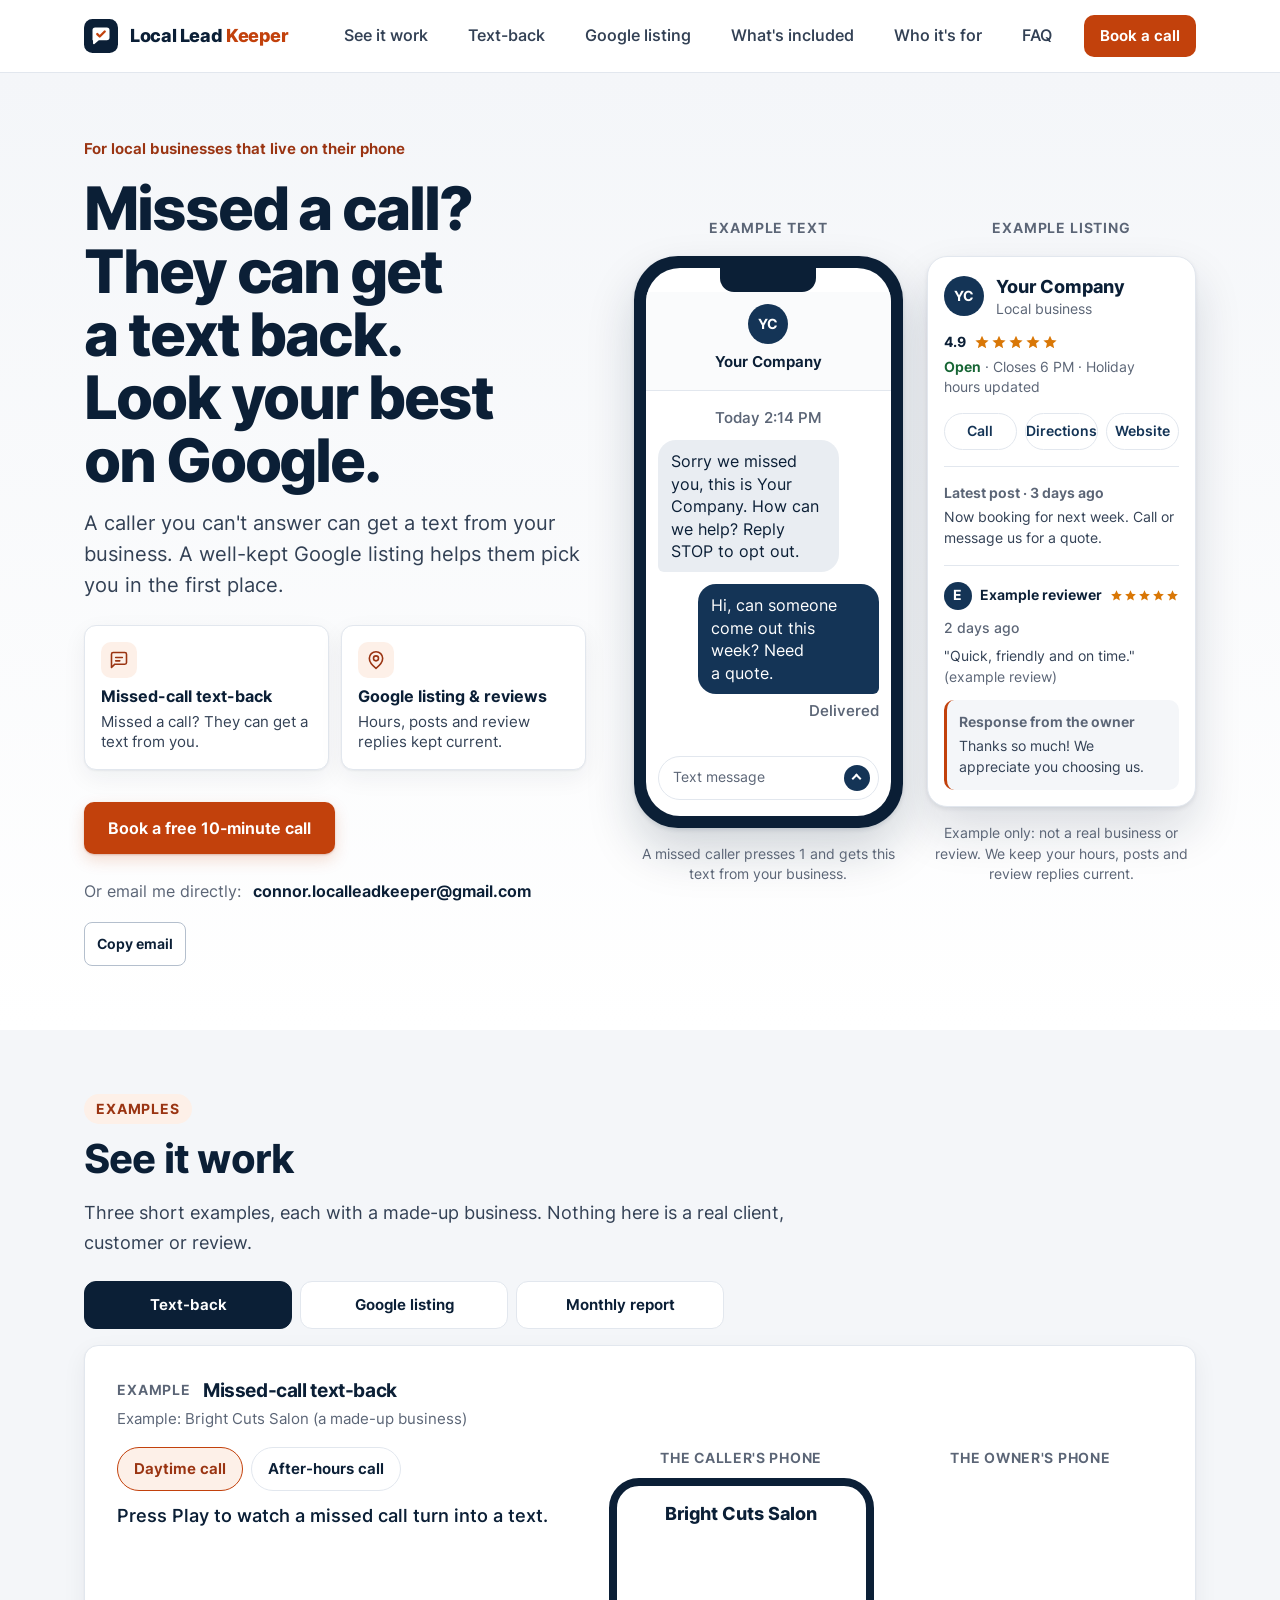
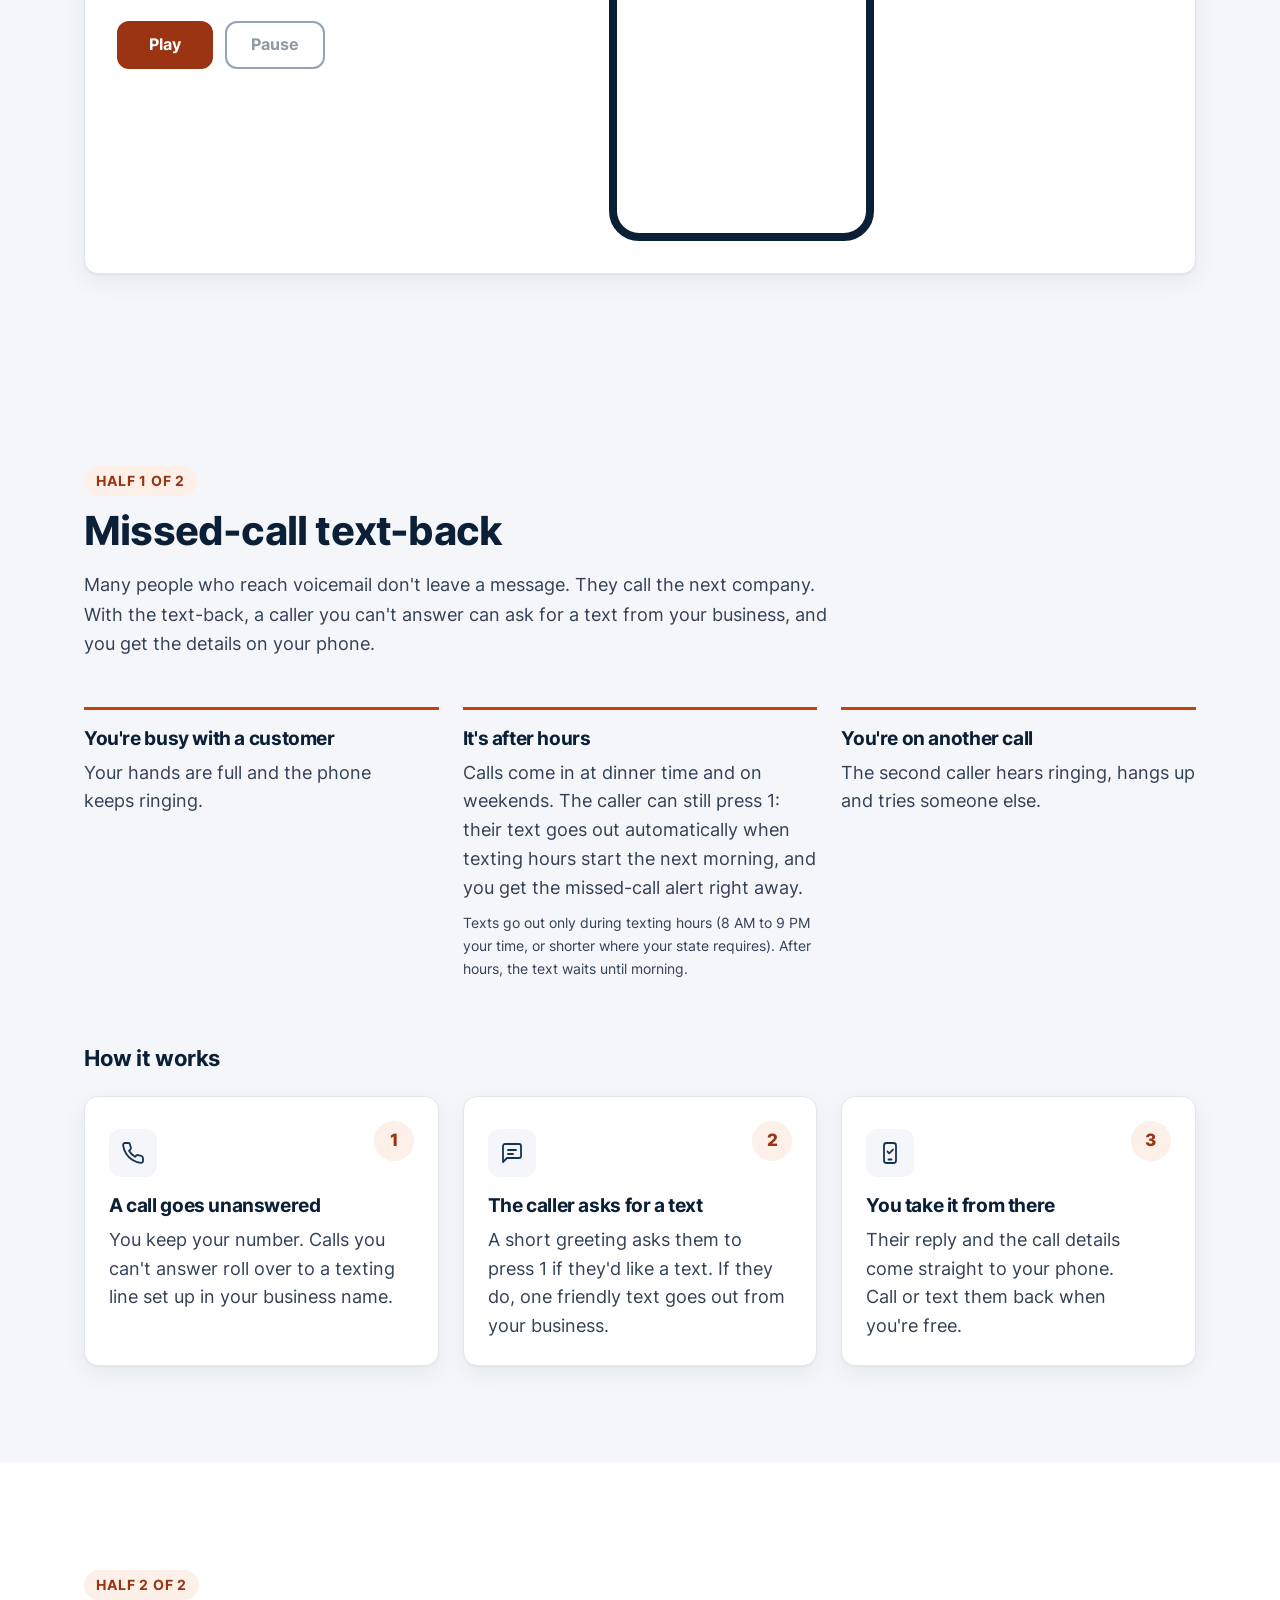
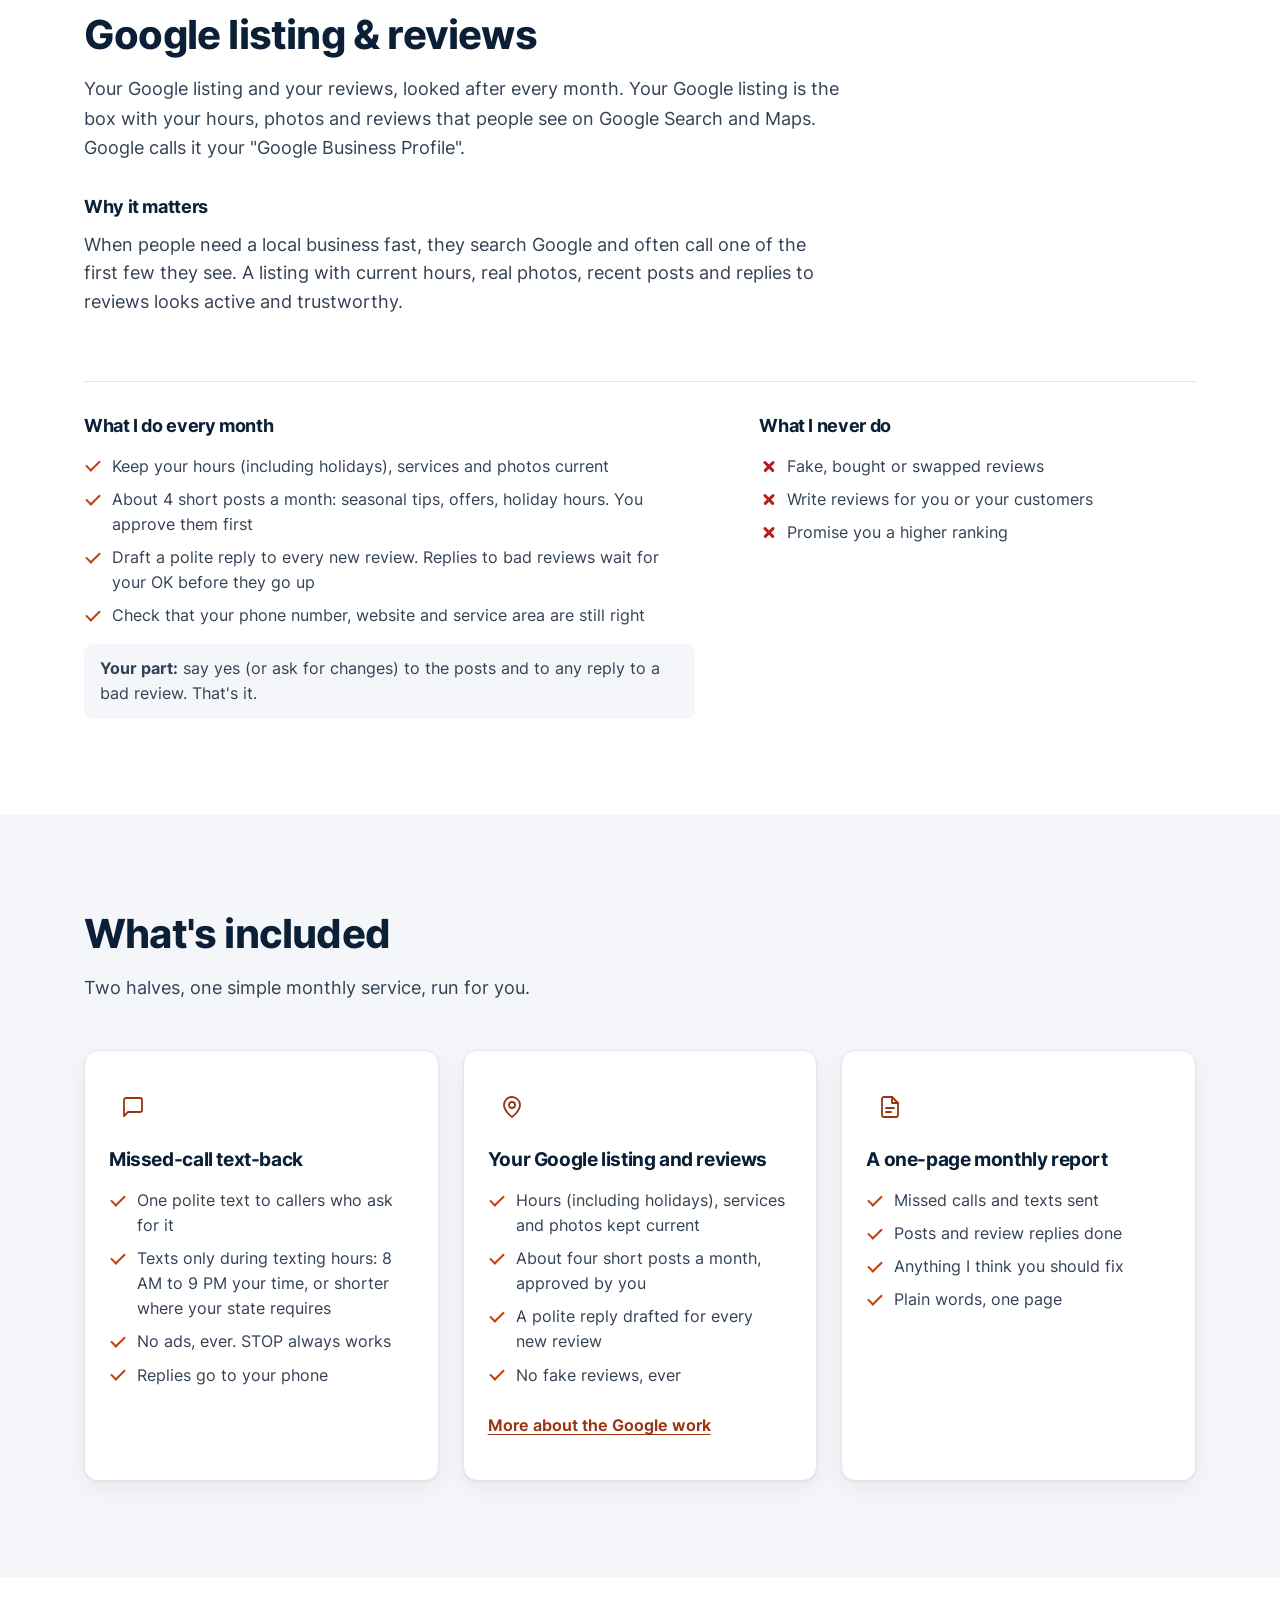
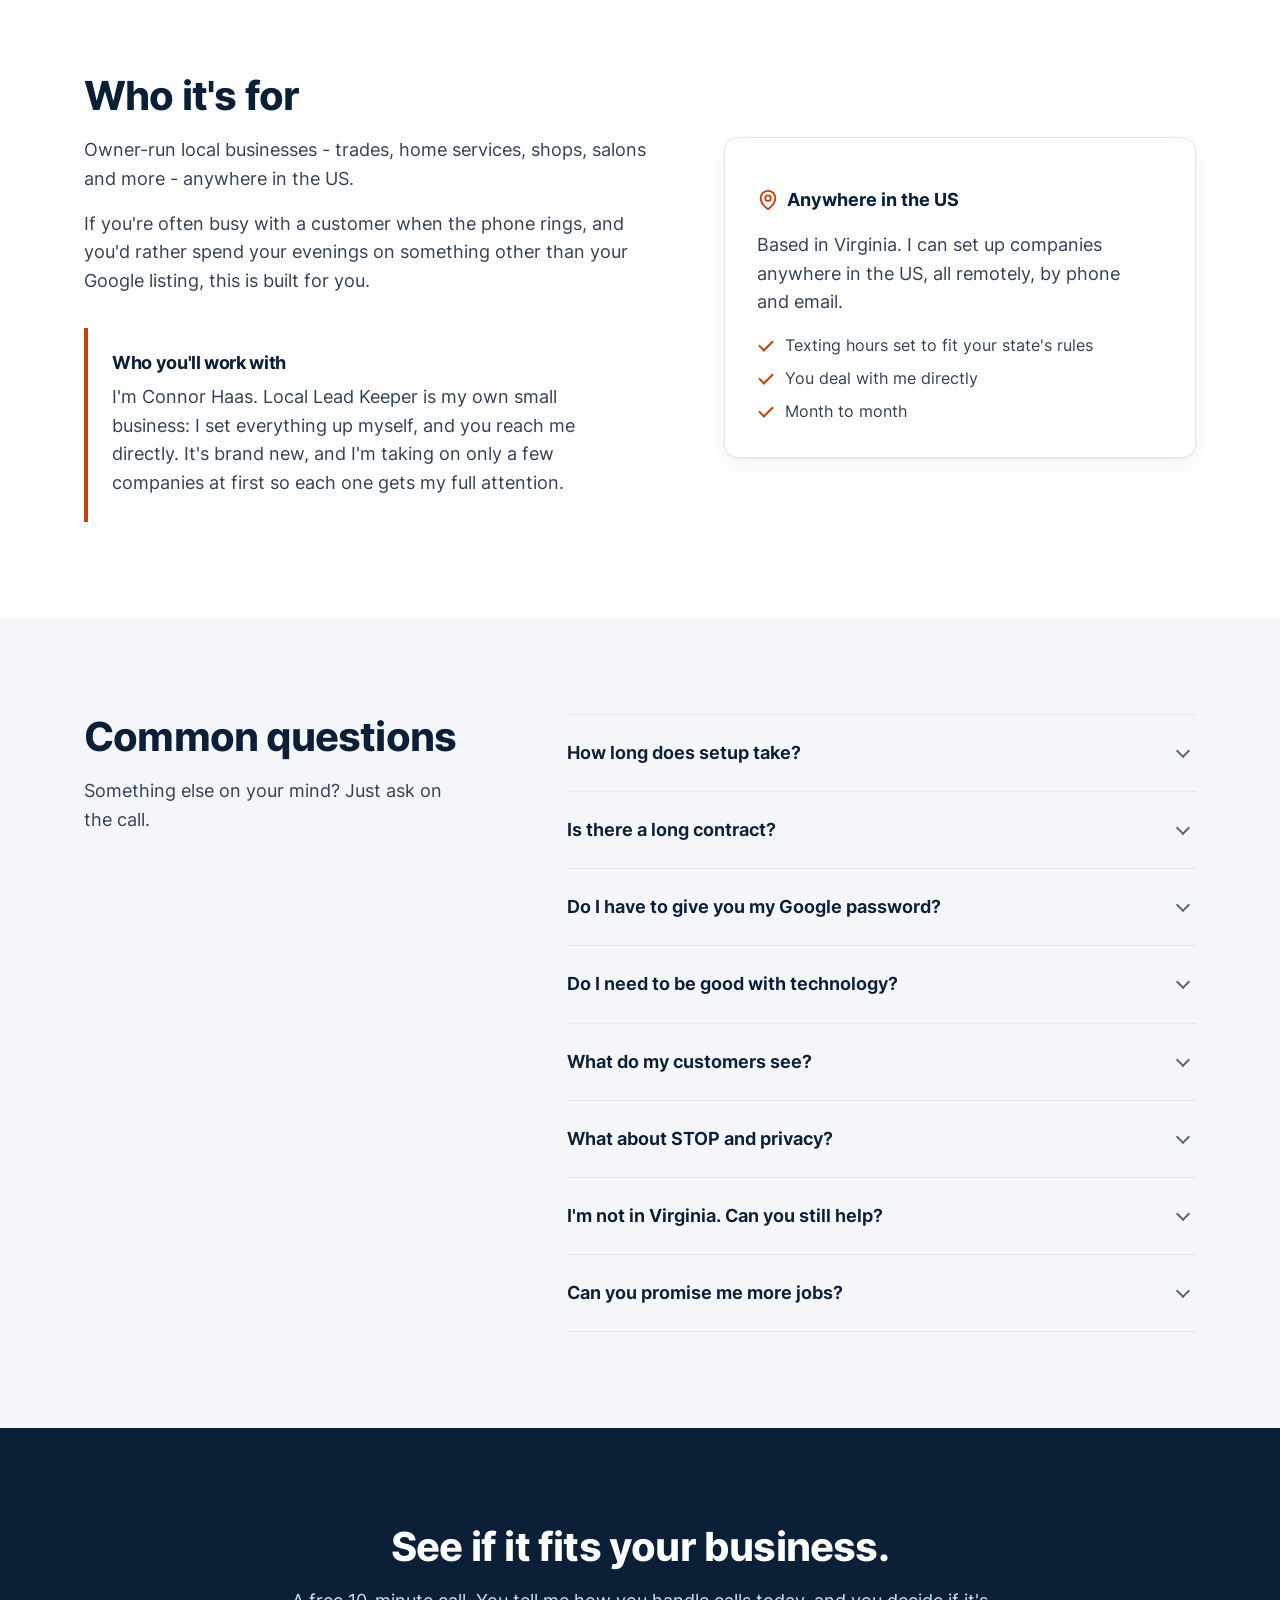
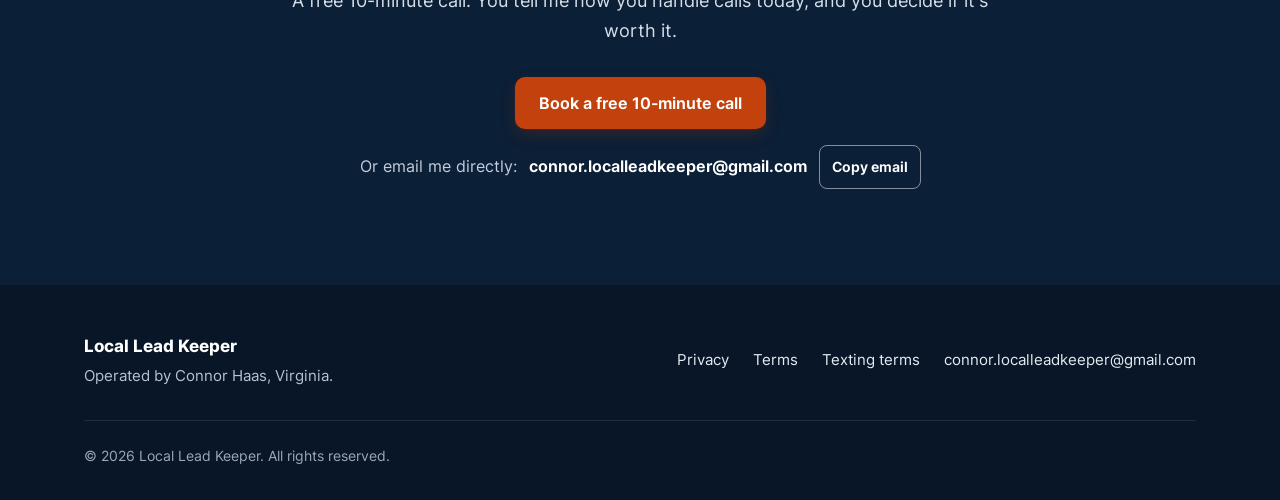
==== commit 52783441: "Add Texting terms page (/sms-terms.html) for toll-free texting verification; footer links on every p" ====
--- a/index.html
+++ b/index.html
@@ -646,6 +646,7 @@
     <nav class="footer-links" aria-label="Footer">
       <a href="privacy.html">Privacy</a>
       <a href="terms.html">Terms</a>
+      <a href="sms-terms.html">Texting terms</a>
       <a href="mailto:connor.localleadkeeper@gmail.com">connor.localleadkeeper@gmail.com</a>
     </nav>
   </div>
